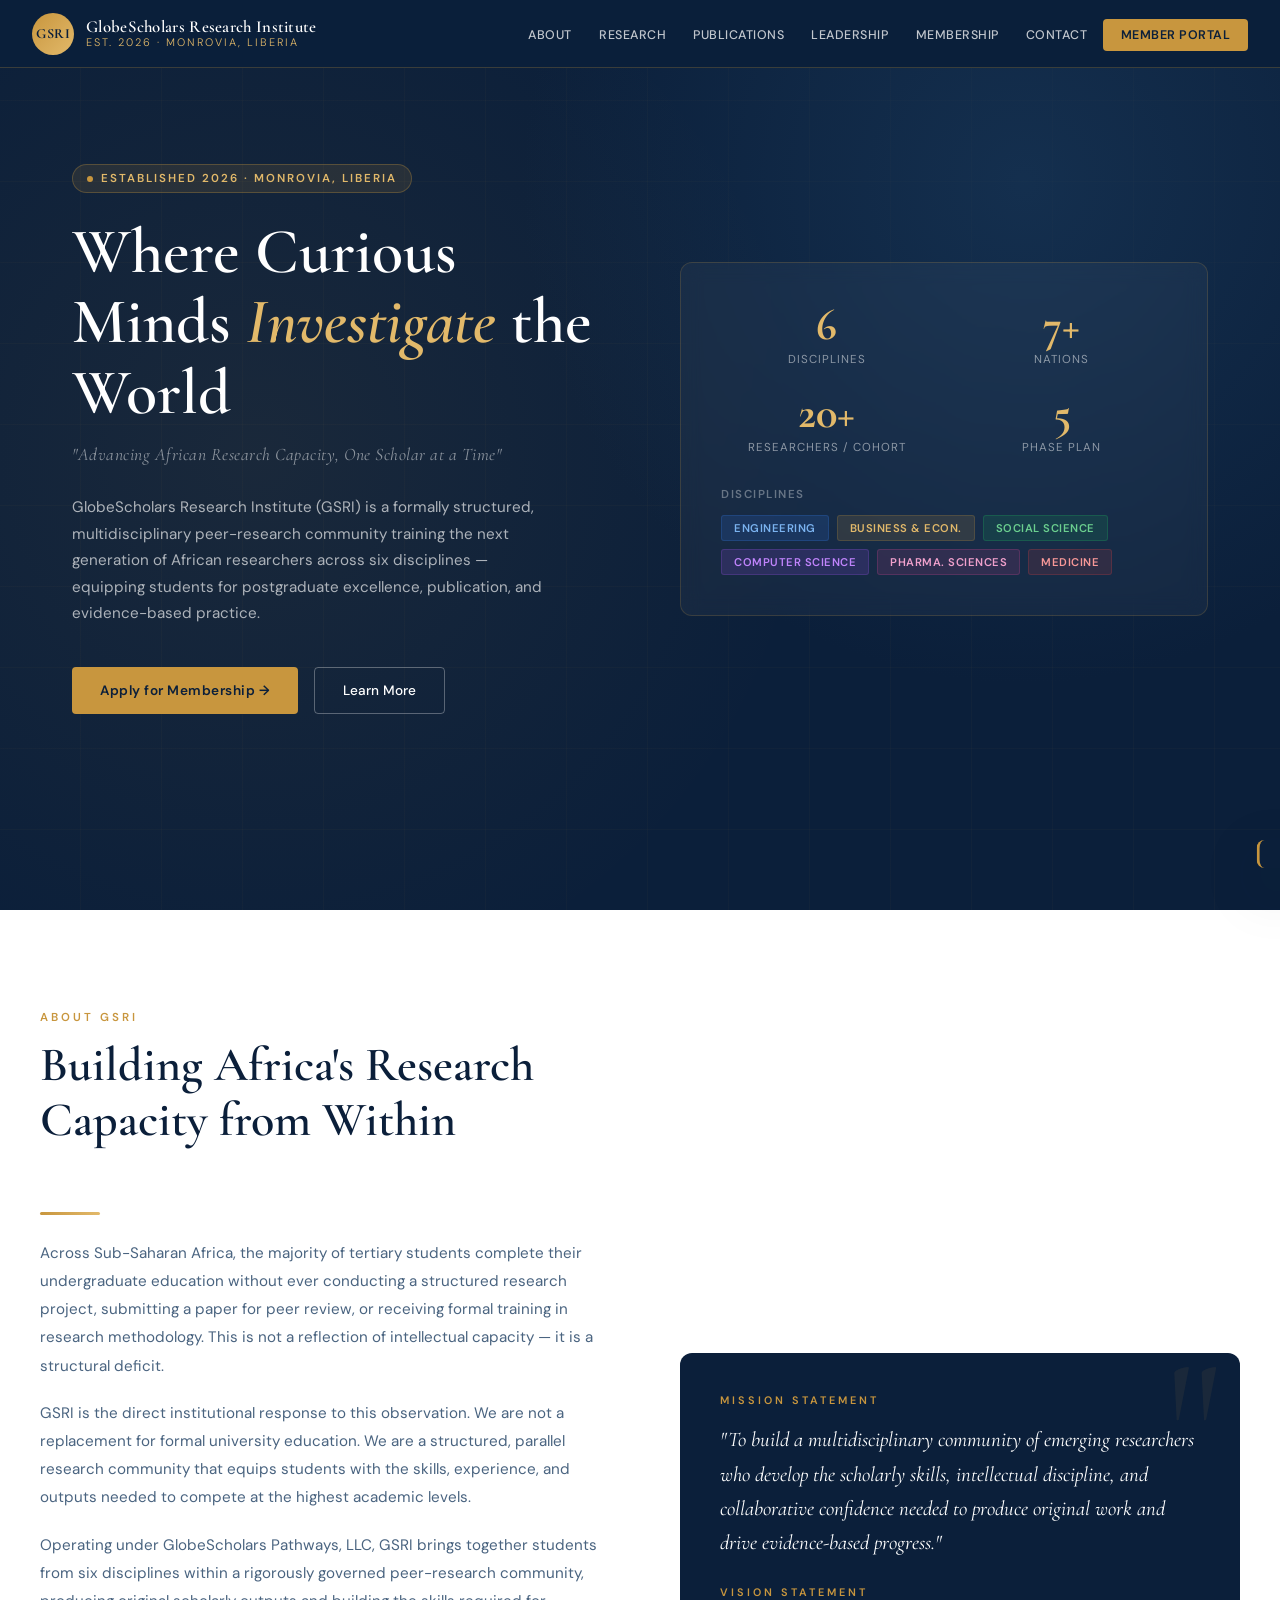
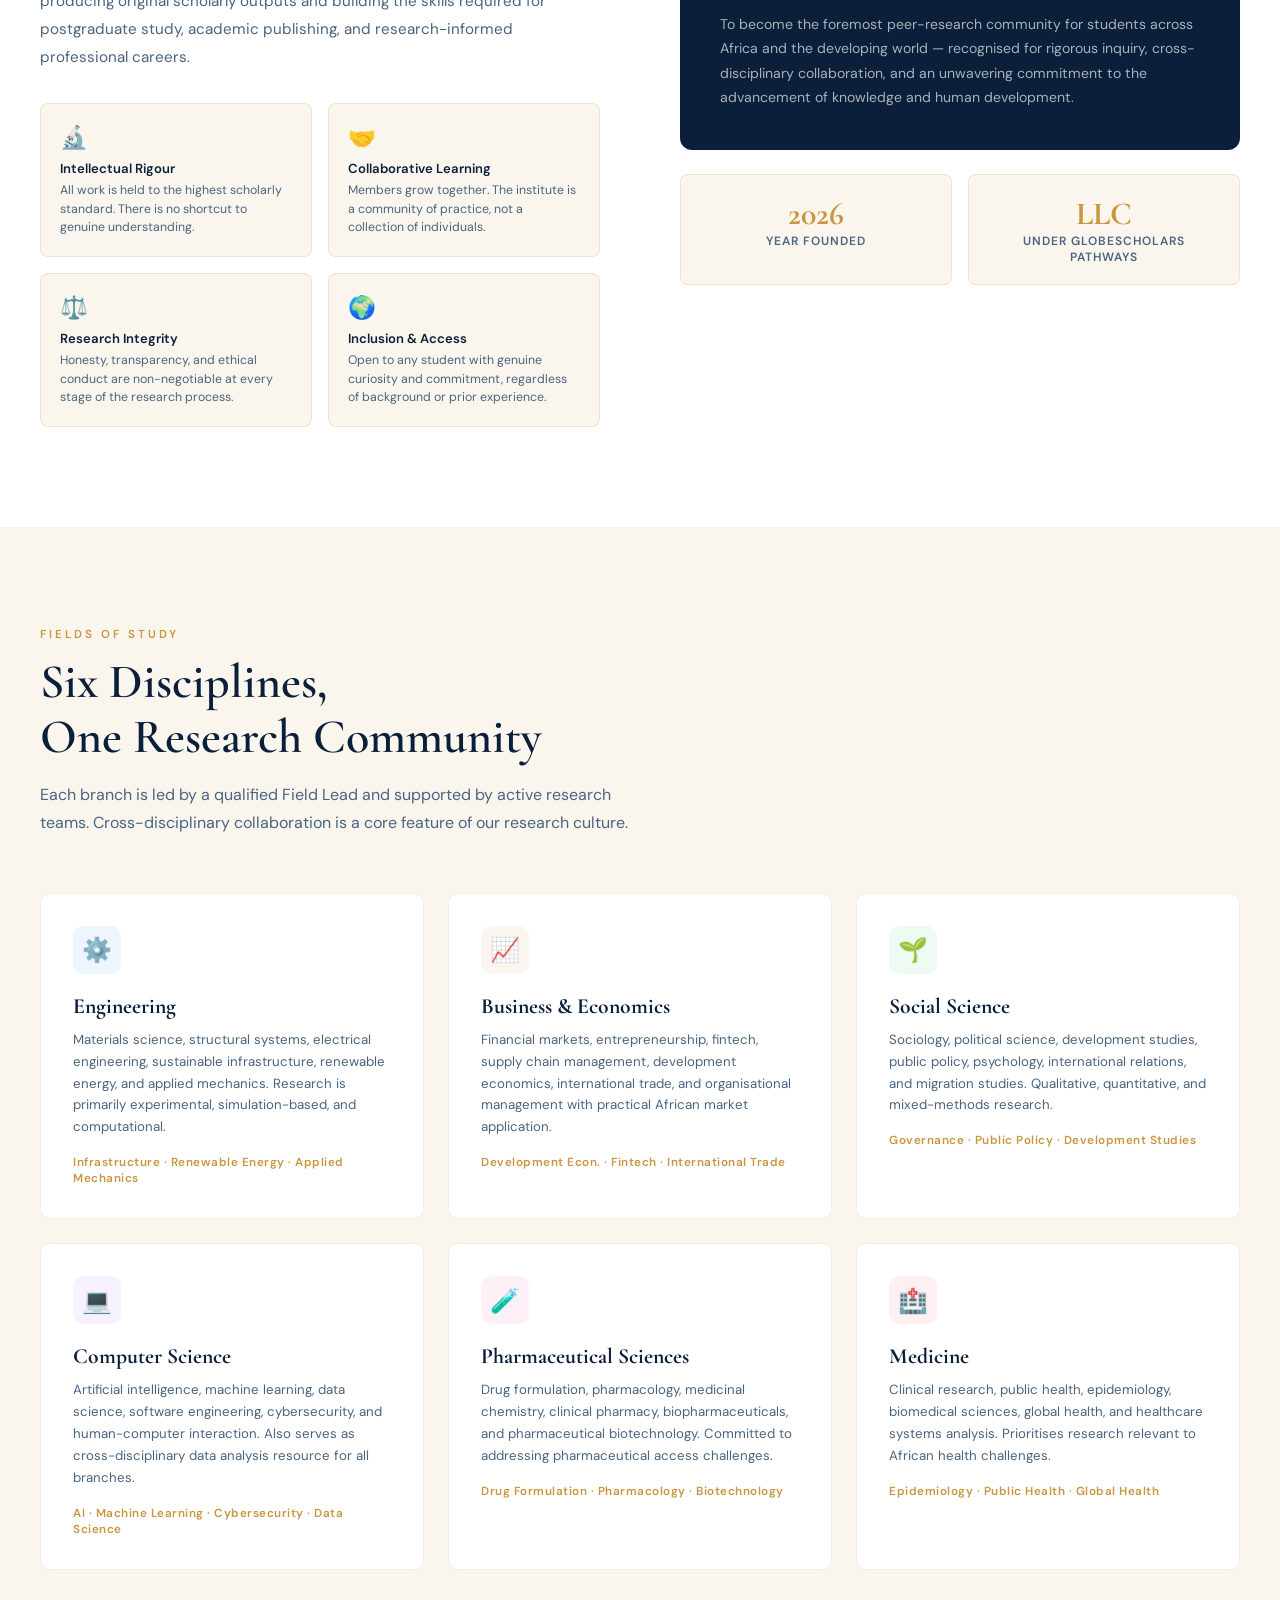
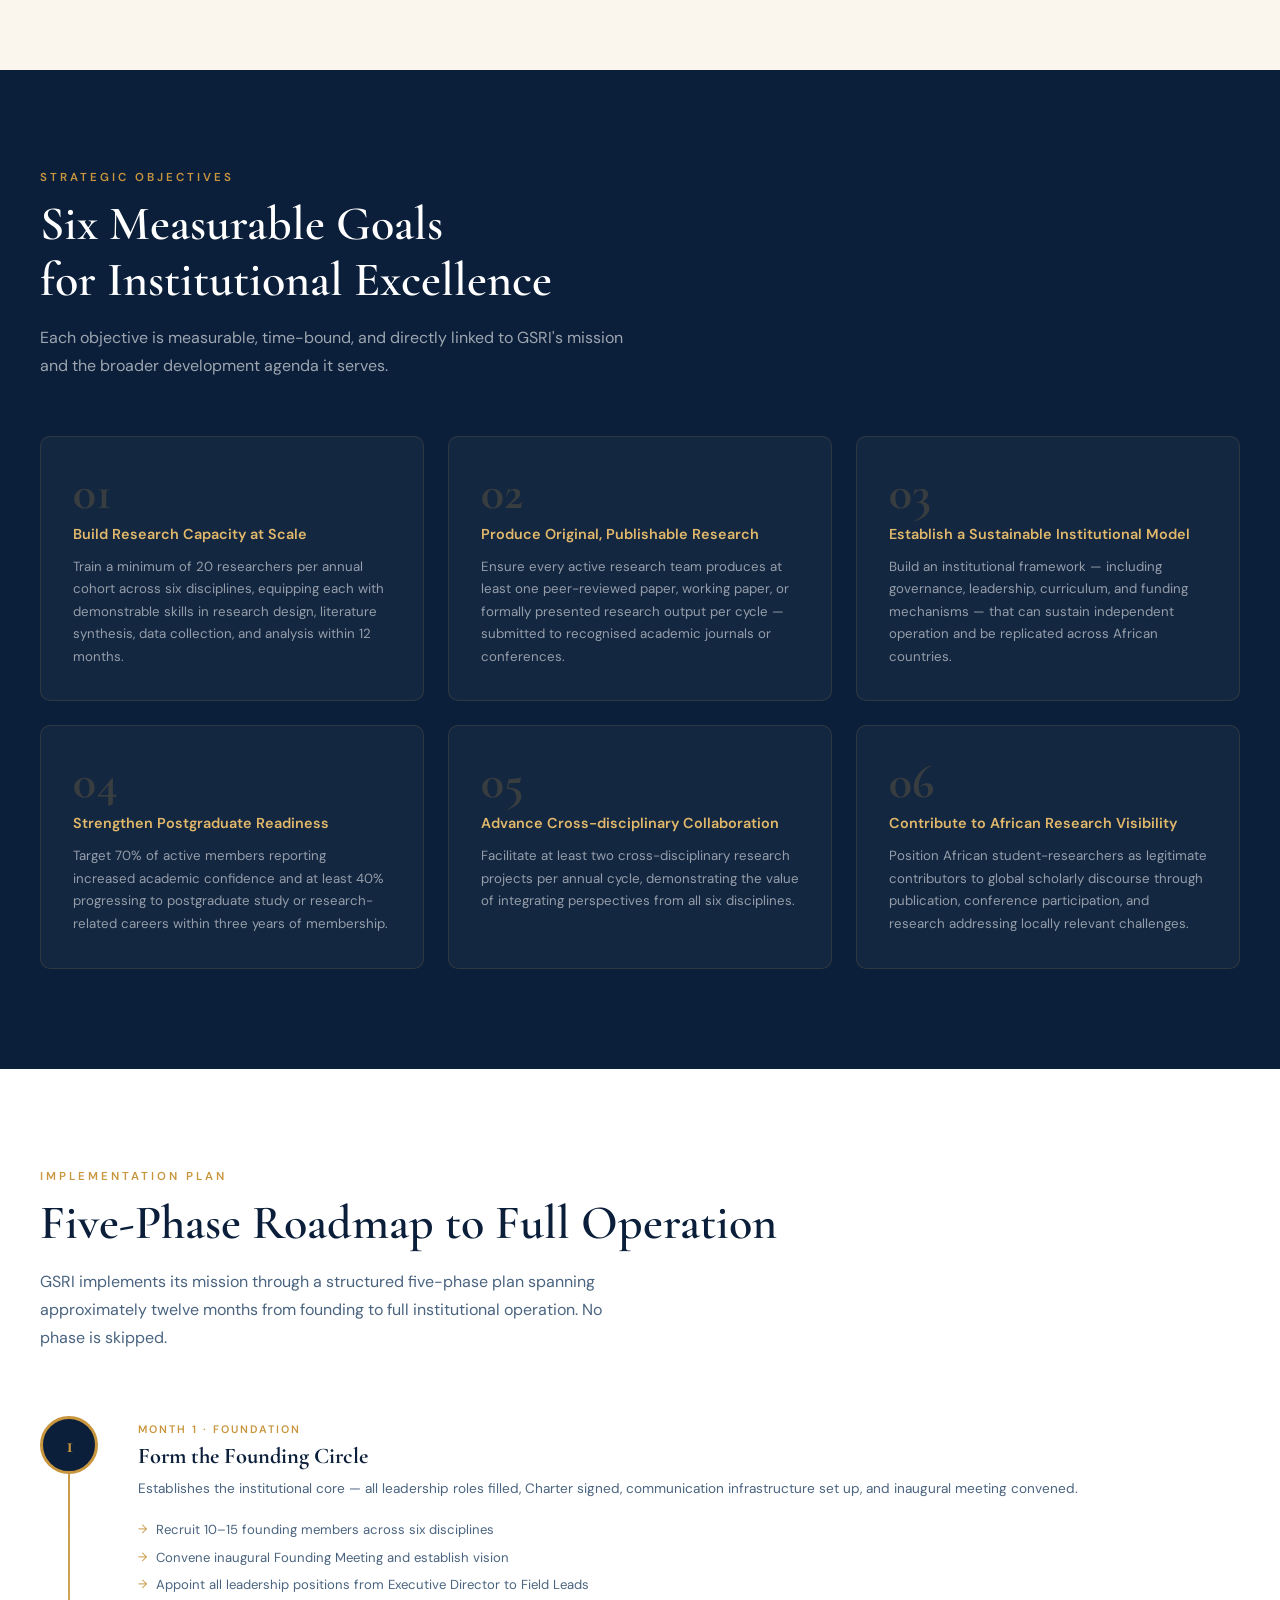
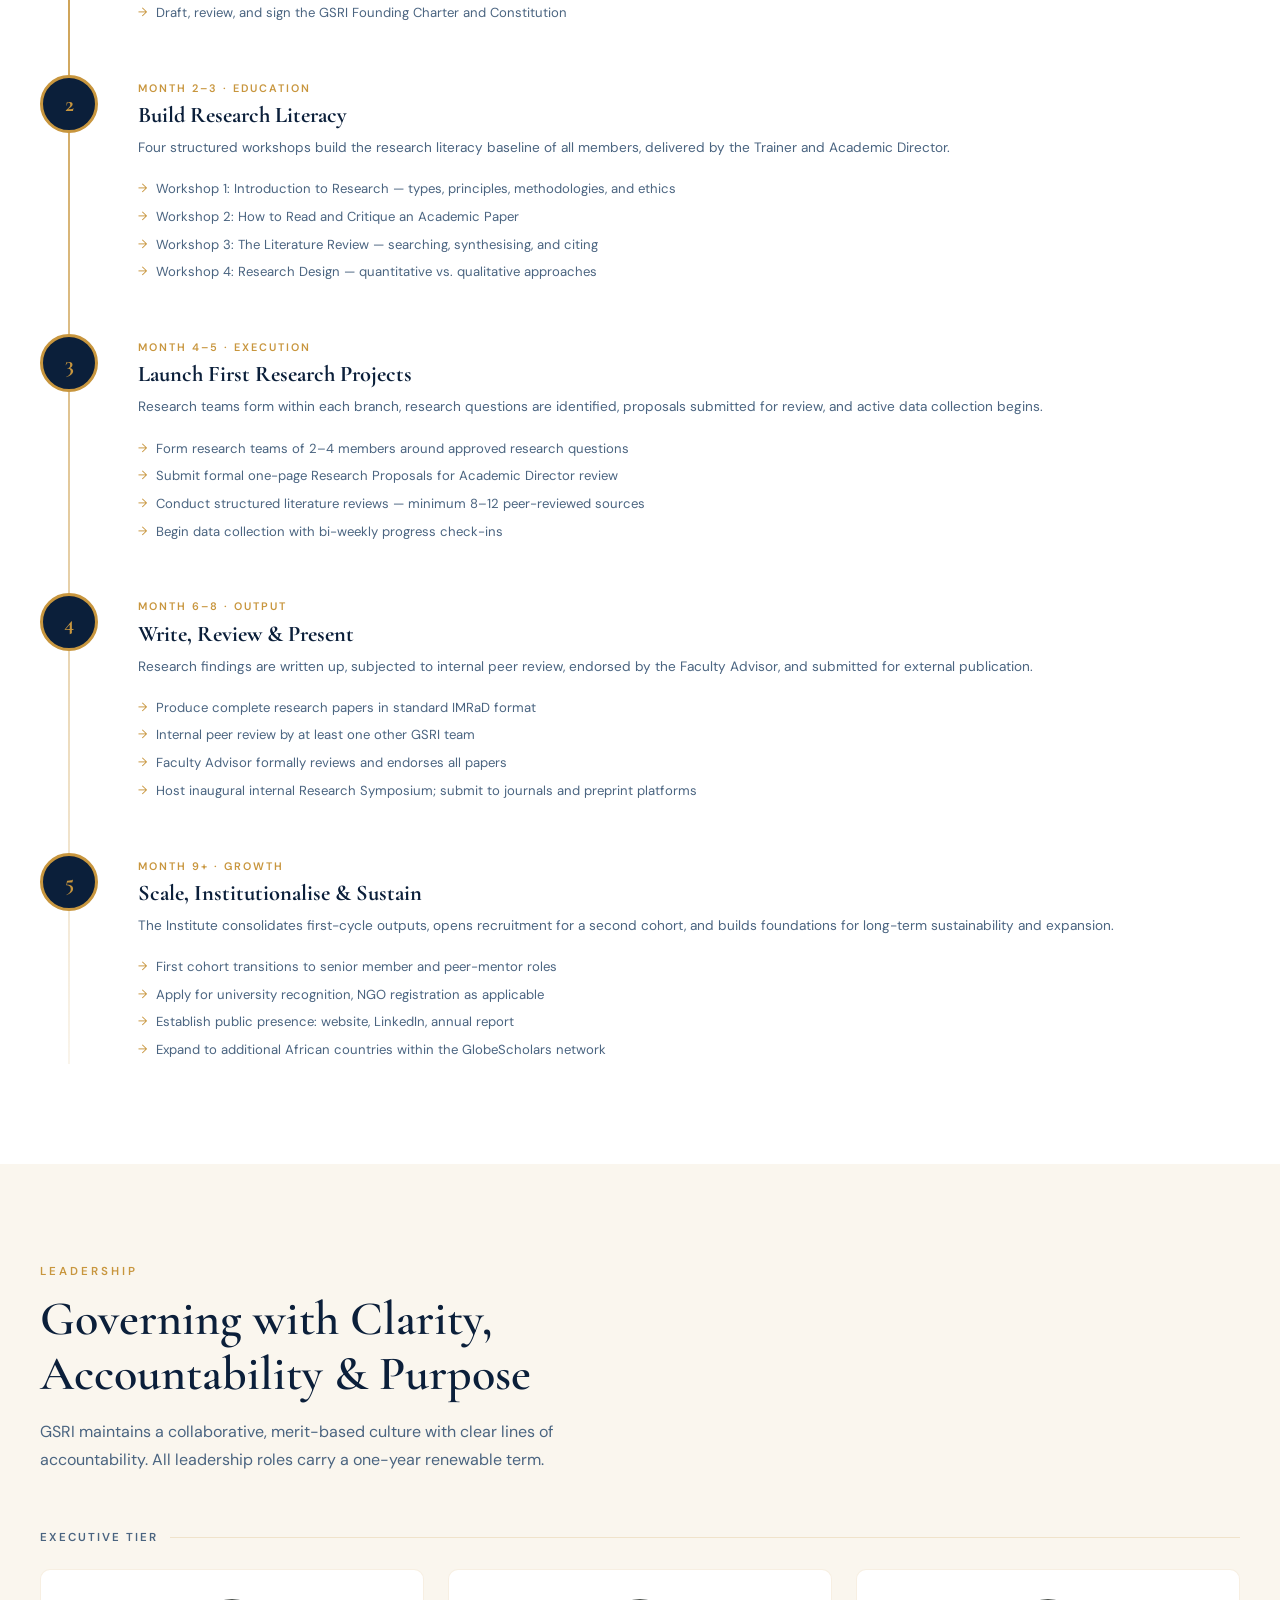
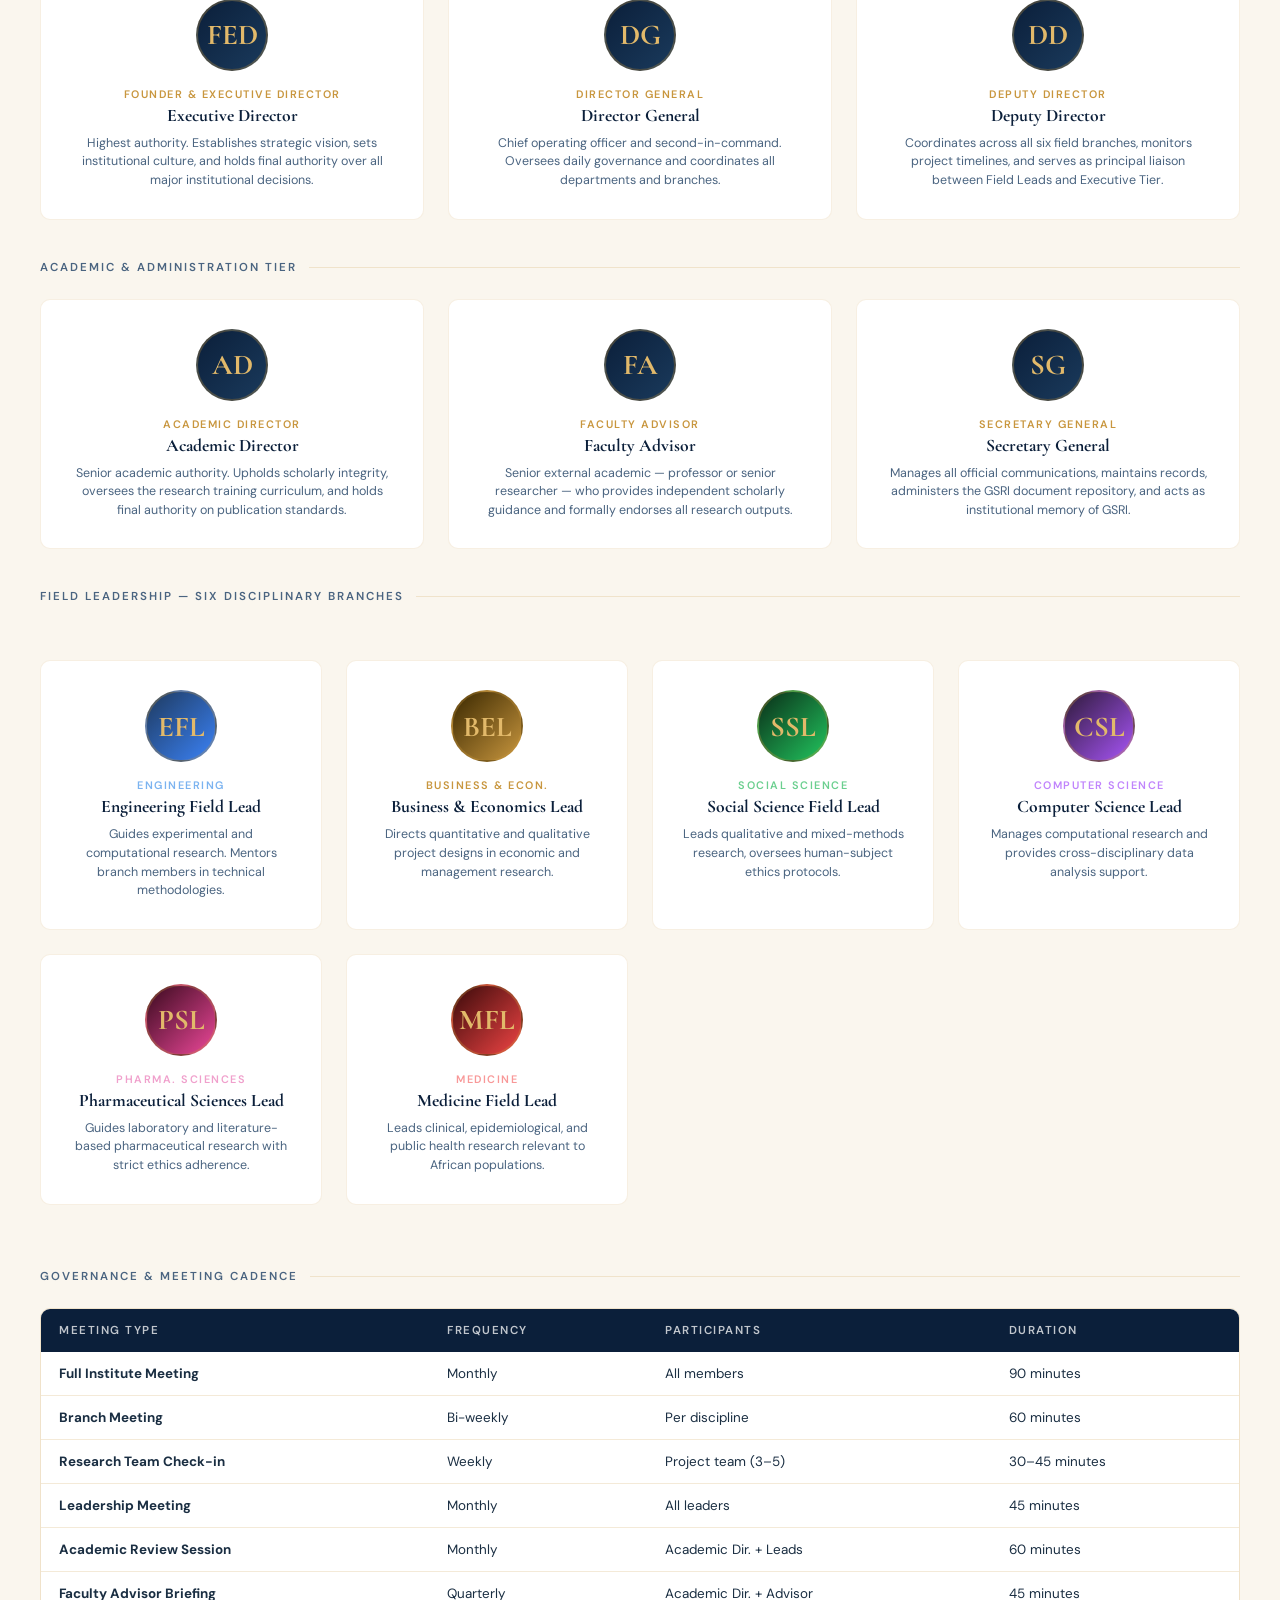
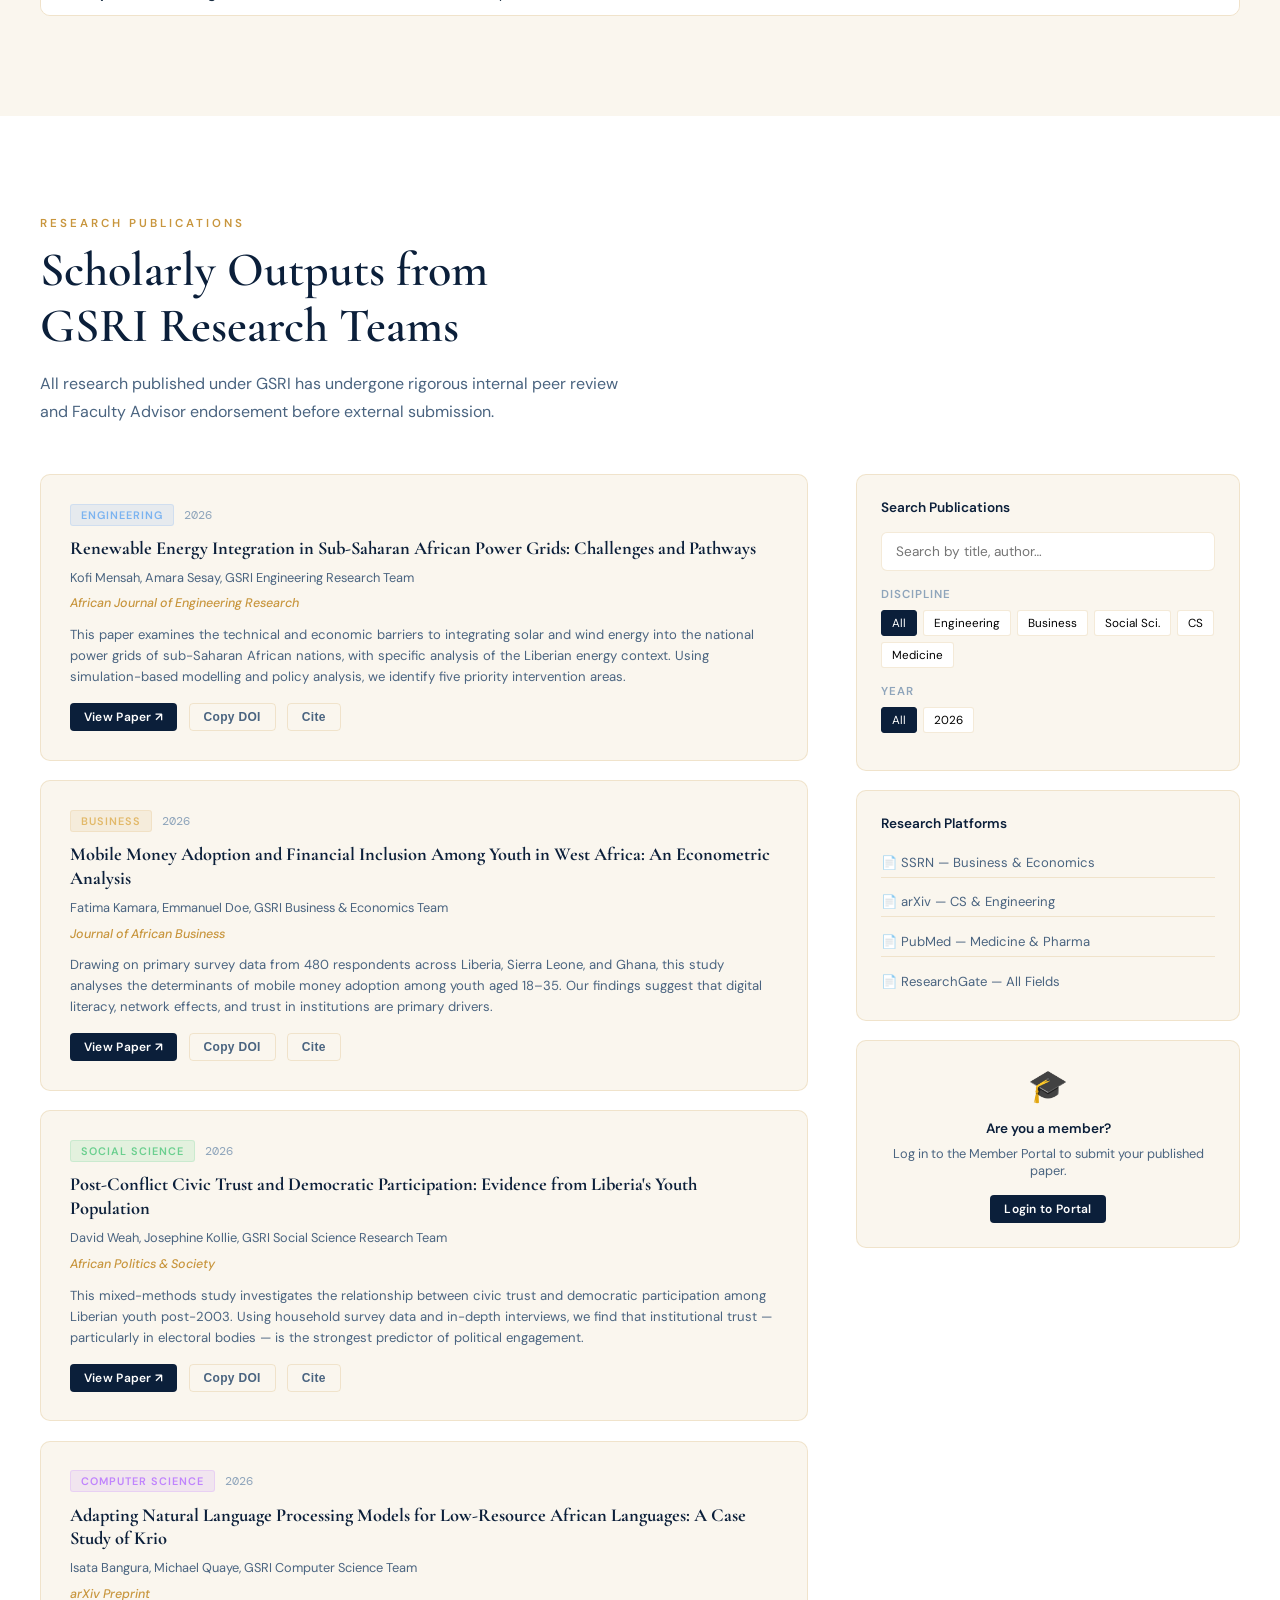
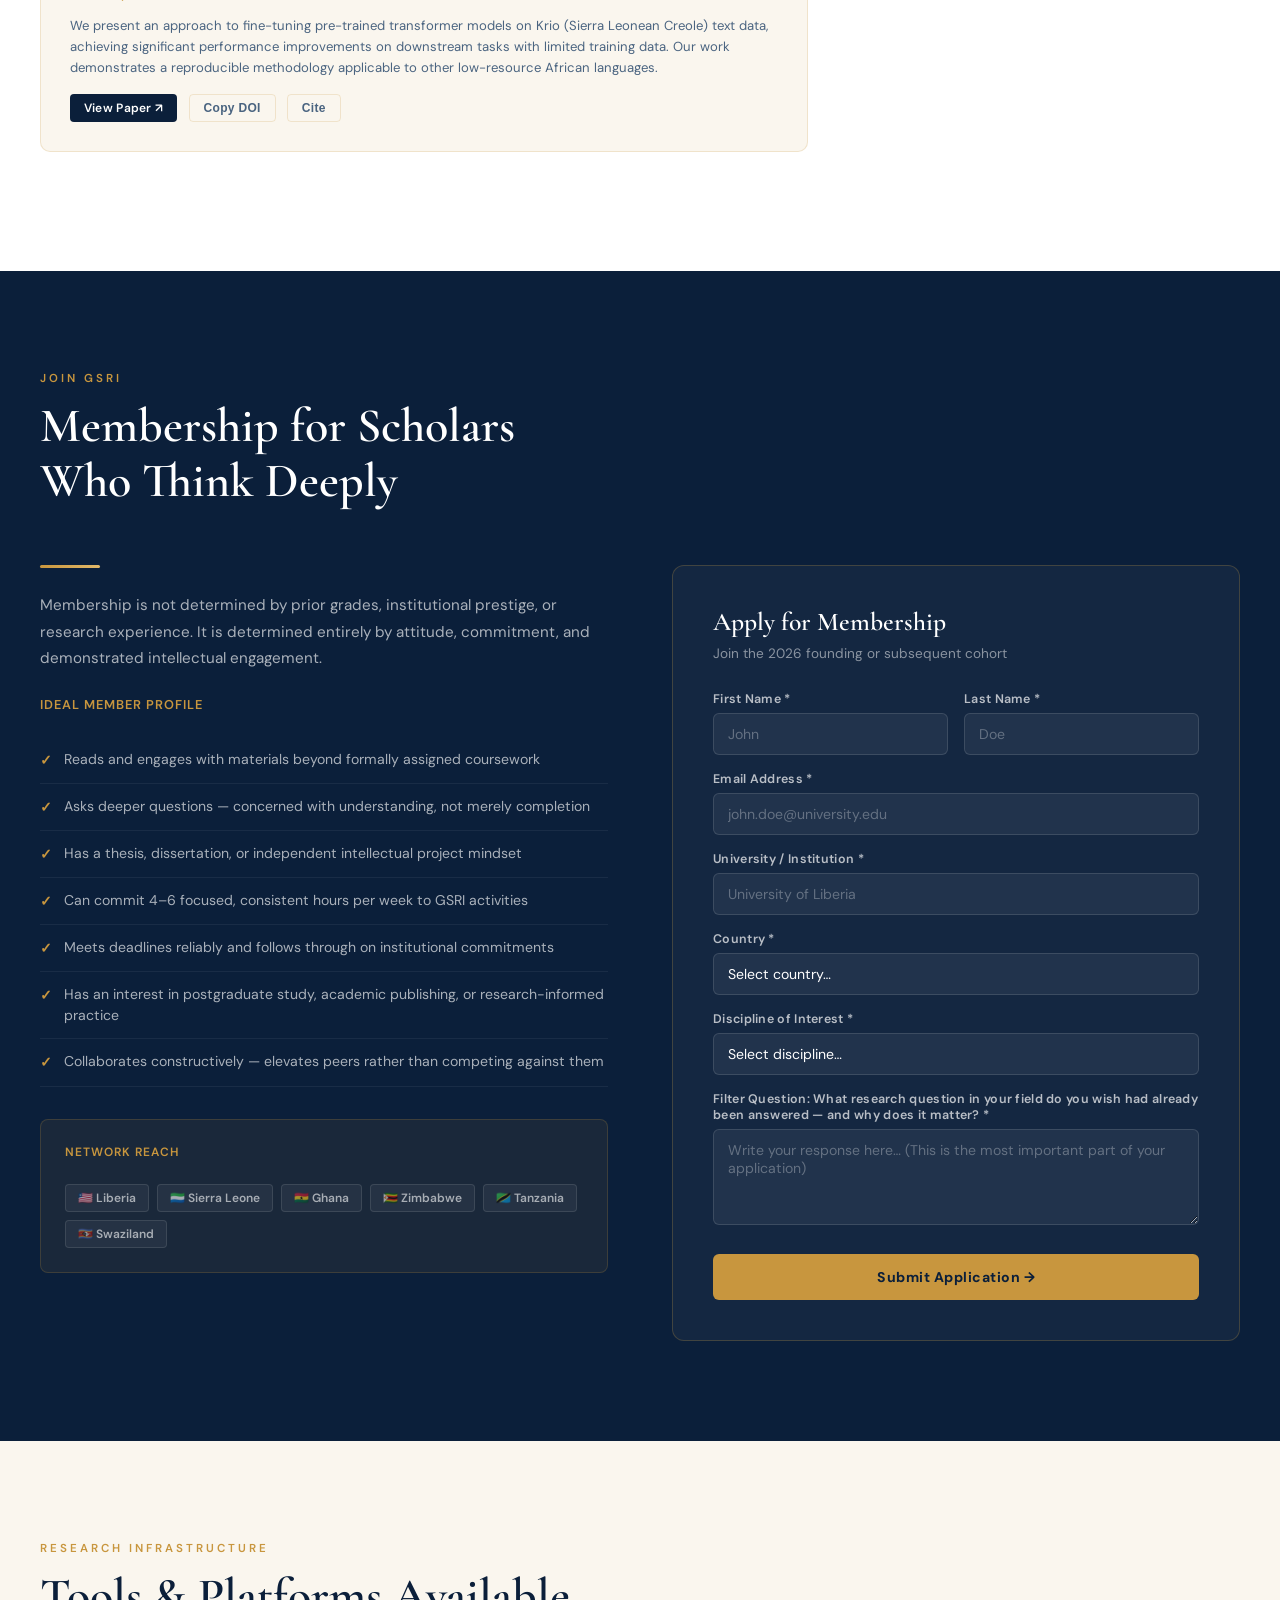
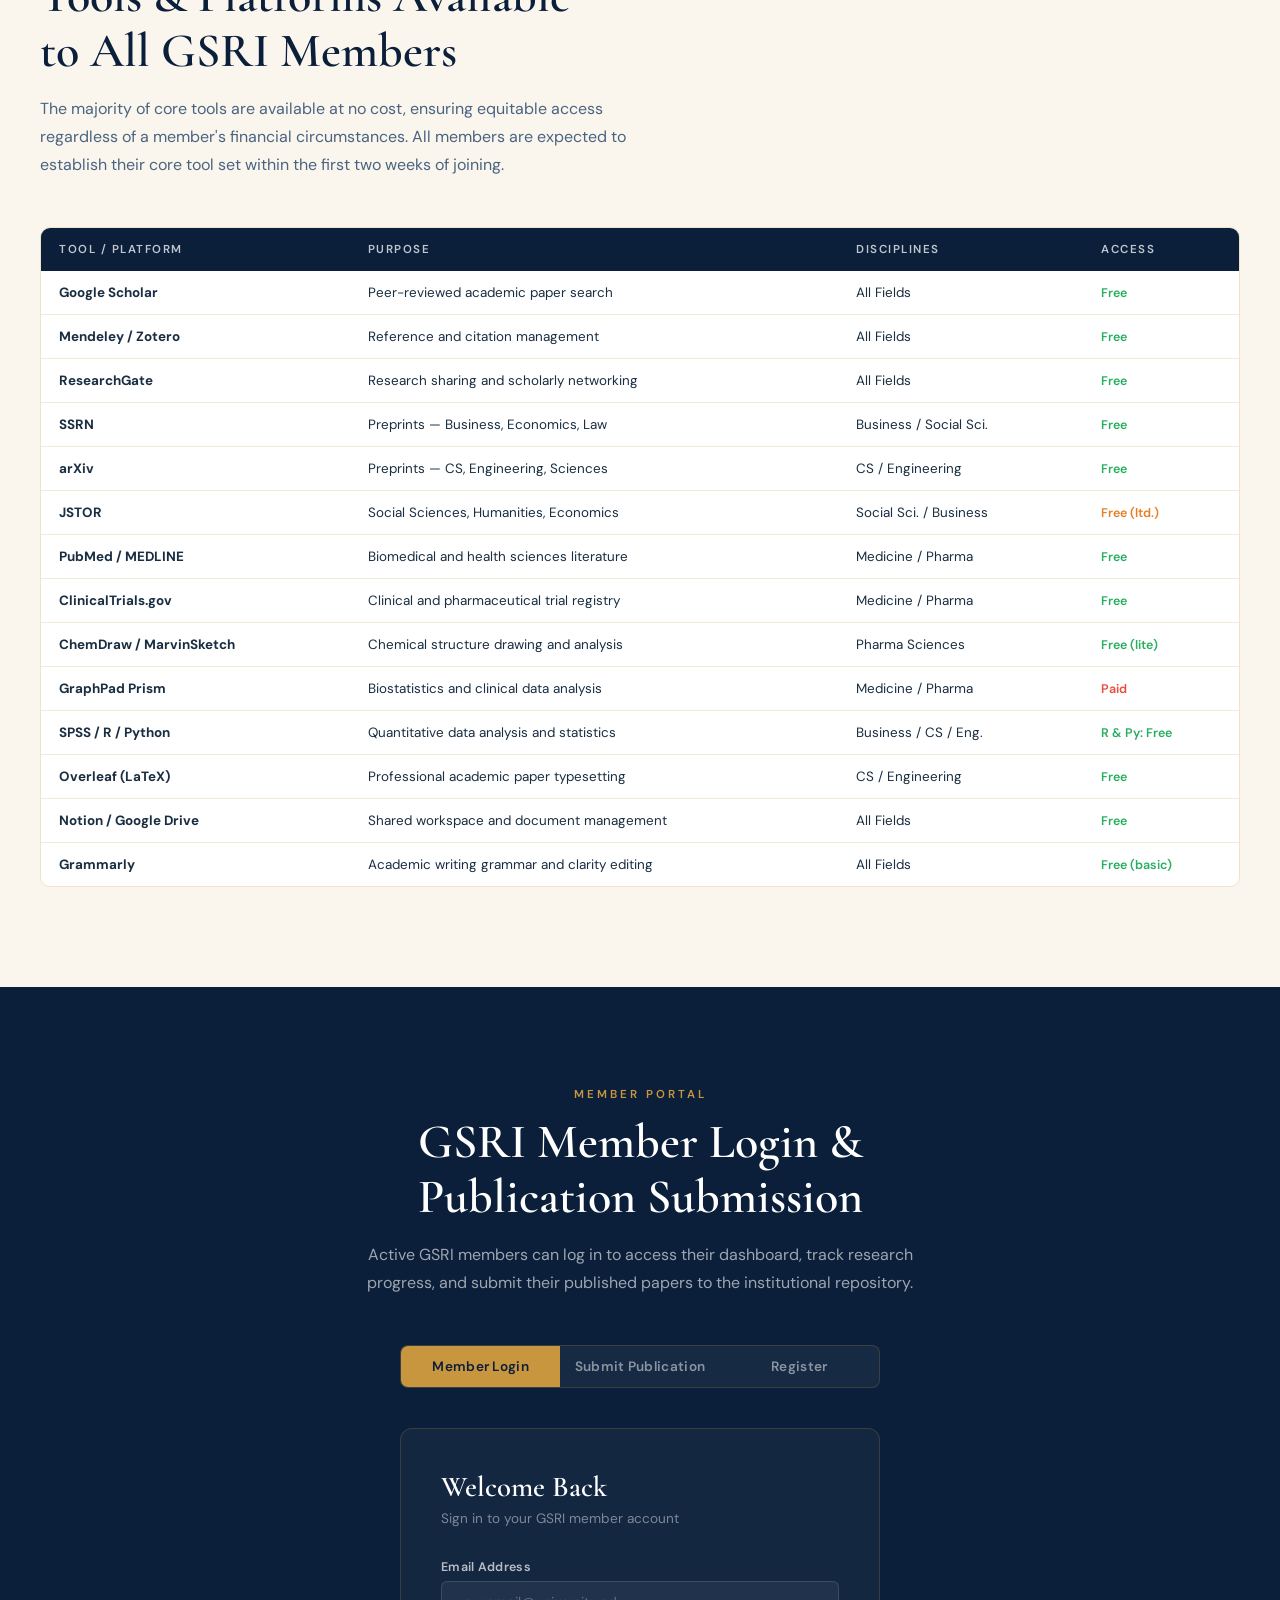
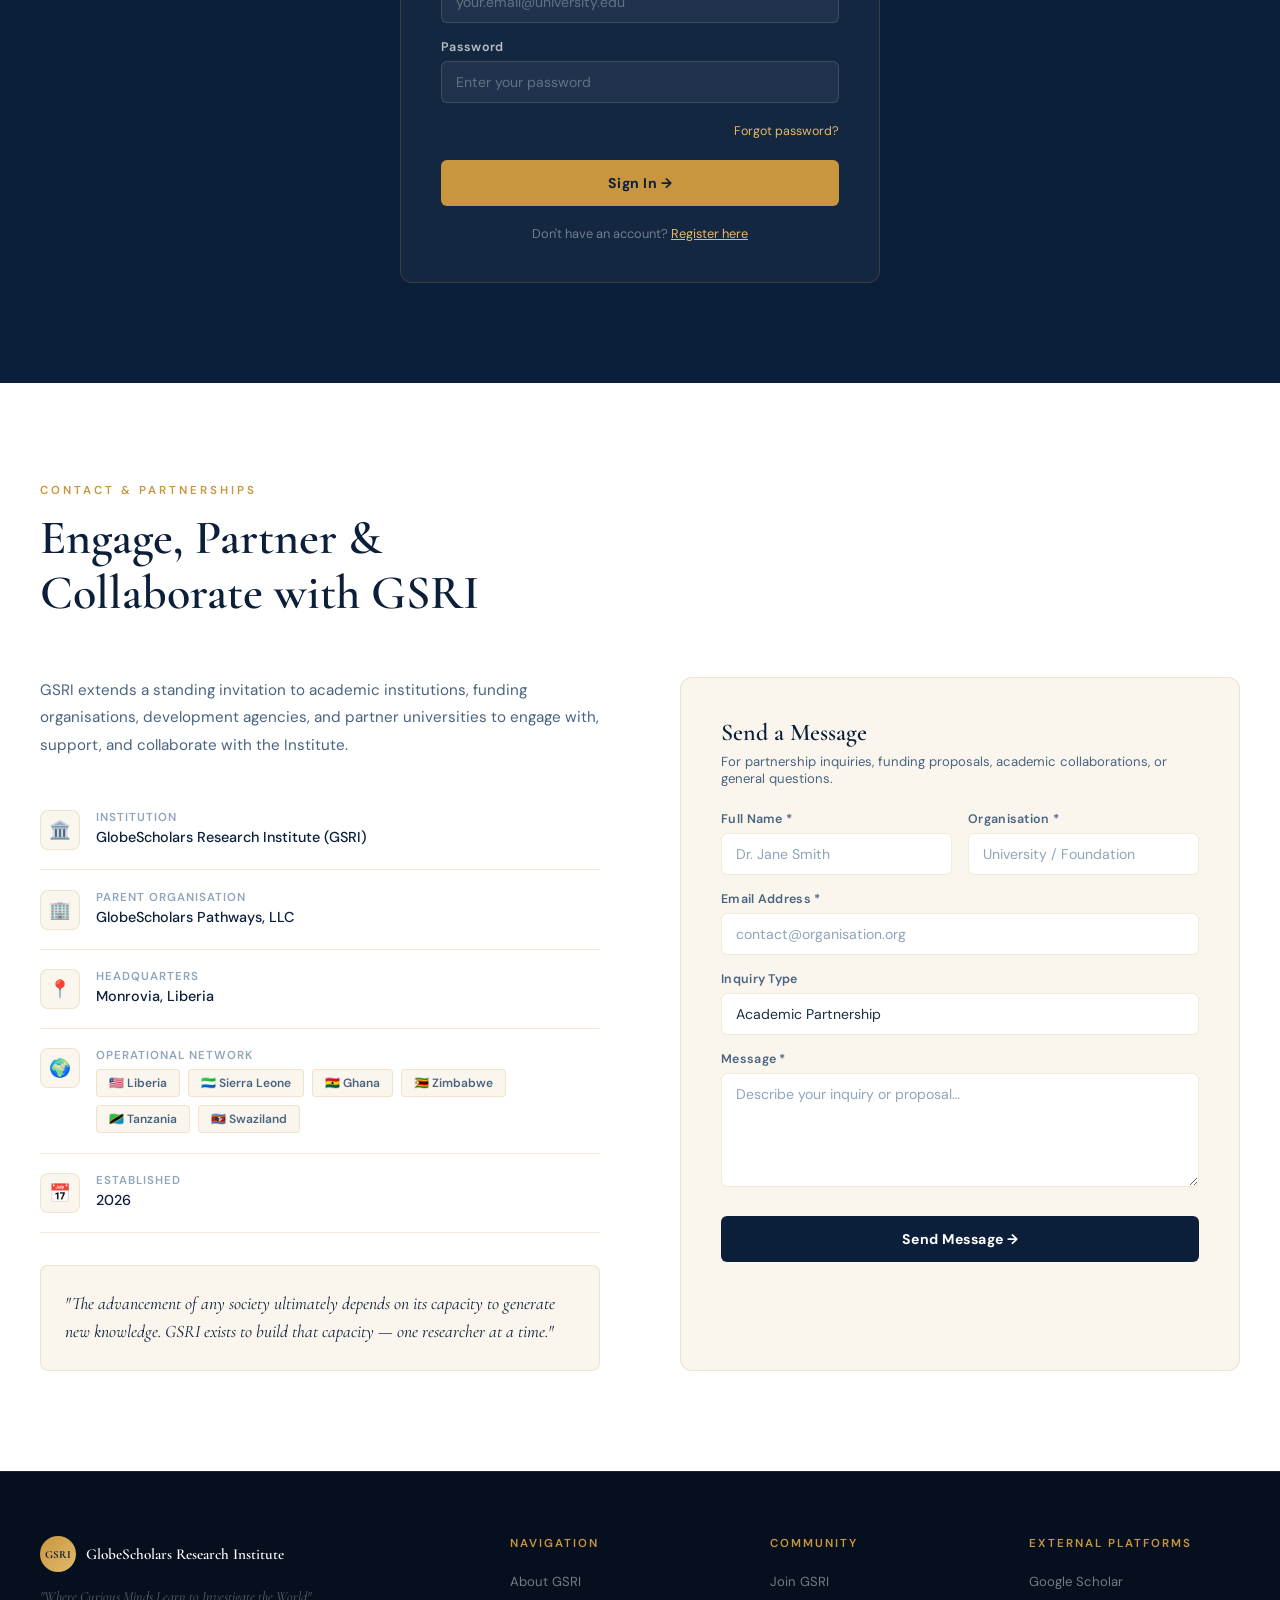
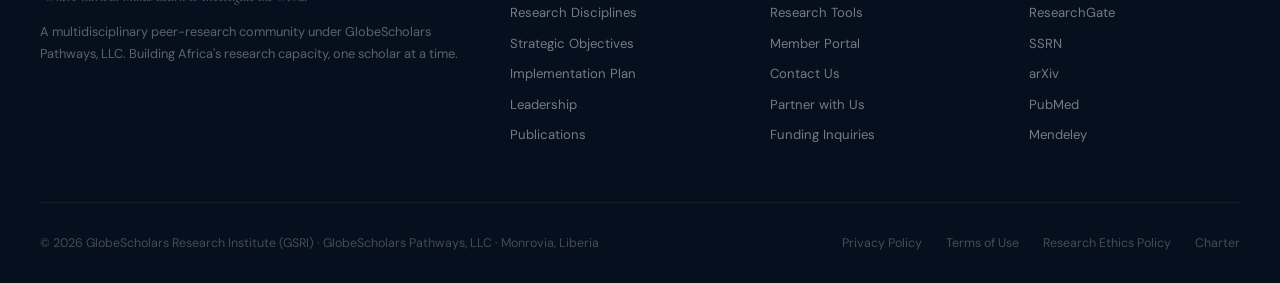
==== index.html @ 700a76eb "Rename gsri.html to index.html" ====
<!DOCTYPE html>
<html lang="en">
<head>
<meta charset="UTF-8">
<meta name="viewport" content="width=device-width, initial-scale=1.0">
<title>GlobeScholars Research Institute (GSRI) | Est. 2026</title>
<link rel="preconnect" href="https://fonts.googleapis.com">
<link href="https://fonts.googleapis.com/css2?family=Cormorant+Garamond:ital,wght@0,300;0,400;0,600;0,700;1,300;1,400&family=DM+Sans:opsz,wght@9..40,300;9..40,400;9..40,500;9..40,600&family=DM+Mono:wght@300;400&display=swap" rel="stylesheet">
<style>
  :root {
    --navy: #0B1F3A;
    --navy-mid: #122847;
    --navy-light: #1A3A5C;
    --gold: #C8963E;
    --gold-light: #E2B96A;
    --gold-pale: #F5E6C8;
    --cream: #FAF6EE;
    --white: #FFFFFF;
    --slate: #4A6480;
    --slate-light: #7A9AB8;
    --muted: #8FA5BB;
    --text: #1A2E42;
    --text-light: #4A6480;
    --border: rgba(200, 150, 62, 0.2);
    --shadow: 0 8px 40px rgba(11,31,58,0.12);
    --shadow-lg: 0 20px 60px rgba(11,31,58,0.18);
    --transition: all 0.35s cubic-bezier(0.4,0,0.2,1);
  }
 
  * { margin: 0; padding: 0; box-sizing: border-box; }
 
  html { scroll-behavior: smooth; }
 
  body {
    font-family: 'DM Sans', sans-serif;
    background: var(--cream);
    color: var(--text);
    overflow-x: hidden;
  }
 
  /* ===== NAV ===== */
  nav {
    position: fixed; top: 0; left: 0; right: 0; z-index: 1000;
    background: rgba(11,31,58,0.97);
    backdrop-filter: blur(12px);
    border-bottom: 1px solid rgba(200,150,62,0.25);
    padding: 0 2rem;
    height: 68px;
    display: flex; align-items: center; justify-content: space-between;
  }
  .nav-brand {
    display: flex; align-items: center; gap: 12px;
    text-decoration: none;
  }
  .nav-logo {
    width: 42px; height: 42px;
    background: linear-gradient(135deg, var(--gold), var(--gold-light));
    border-radius: 50%;
    display: flex; align-items: center; justify-content: center;
    font-family: 'Cormorant Garamond', serif;
    font-weight: 700; font-size: 14px;
    color: var(--navy); letter-spacing: 0.5px;
  }
  .nav-name {
    font-family: 'Cormorant Garamond', serif;
    font-size: 1.05rem; font-weight: 600;
    color: var(--white); letter-spacing: 0.3px;
    line-height: 1.1;
  }
  .nav-name span { display: block; font-size: 0.68rem; font-weight: 300; color: var(--gold-light); letter-spacing: 2px; text-transform: uppercase; font-family: 'DM Sans', sans-serif; }
  .nav-links {
    display: flex; align-items: center; gap: 0.2rem;
    list-style: none;
  }
  .nav-links a {
    color: rgba(255,255,255,0.75);
    text-decoration: none;
    font-size: 0.78rem;
    font-weight: 500;
    letter-spacing: 0.5px;
    padding: 6px 12px;
    border-radius: 4px;
    transition: var(--transition);
    text-transform: uppercase;
  }
  .nav-links a:hover { color: var(--gold-light); background: rgba(200,150,62,0.1); }
  .nav-cta {
    background: var(--gold) !important;
    color: var(--navy) !important;
    padding: 8px 18px !important;
    border-radius: 4px !important;
    font-weight: 600 !important;
  }
  .nav-cta:hover { background: var(--gold-light) !important; }
  .hamburger { display: none; background: none; border: none; cursor: pointer; flex-direction: column; gap: 5px; }
  .hamburger span { display: block; width: 22px; height: 2px; background: var(--white); border-radius: 2px; transition: var(--transition); }
 
  /* ===== HERO ===== */
  #hero {
    min-height: 100vh;
    background: var(--navy);
    position: relative;
    display: flex; align-items: center;
    overflow: hidden;
    padding-top: 68px;
  }
  .hero-pattern {
    position: absolute; inset: 0;
    background-image:
      radial-gradient(circle at 20% 50%, rgba(200,150,62,0.08) 0%, transparent 50%),
      radial-gradient(circle at 80% 20%, rgba(26,58,92,0.6) 0%, transparent 40%),
      repeating-linear-gradient(0deg, transparent, transparent 80px, rgba(200,150,62,0.03) 80px, rgba(200,150,62,0.03) 81px),
      repeating-linear-gradient(90deg, transparent, transparent 80px, rgba(200,150,62,0.03) 80px, rgba(200,150,62,0.03) 81px);
  }
  .hero-content {
    position: relative; z-index: 2;
    max-width: 1200px; margin: 0 auto;
    padding: 6rem 2rem;
    display: grid; grid-template-columns: 1fr 1fr; gap: 5rem; align-items: center;
  }
  .hero-left {}
  .hero-badge {
    display: inline-flex; align-items: center; gap: 8px;
    background: rgba(200,150,62,0.12);
    border: 1px solid rgba(200,150,62,0.3);
    color: var(--gold-light);
    padding: 6px 14px;
    border-radius: 20px;
    font-size: 0.72rem;
    font-weight: 600;
    letter-spacing: 2px;
    text-transform: uppercase;
    margin-bottom: 1.5rem;
  }
  .hero-badge::before { content: ''; width: 6px; height: 6px; background: var(--gold); border-radius: 50%; }
  .hero-title {
    font-family: 'Cormorant Garamond', serif;
    font-size: clamp(2.8rem, 5vw, 4.4rem);
    font-weight: 600;
    color: var(--white);
    line-height: 1.1;
    margin-bottom: 1rem;
  }
  .hero-title em {
    font-style: italic;
    color: var(--gold-light);
  }
  .hero-subtitle {
    font-family: 'Cormorant Garamond', serif;
    font-size: 1.1rem;
    color: rgba(255,255,255,0.5);
    font-style: italic;
    letter-spacing: 0.5px;
    margin-bottom: 1.8rem;
  }
  .hero-desc {
    color: rgba(255,255,255,0.65);
    line-height: 1.75;
    font-size: 0.95rem;
    margin-bottom: 2.5rem;
    max-width: 480px;
  }
  .hero-actions { display: flex; gap: 1rem; flex-wrap: wrap; }
  .btn-primary {
    background: var(--gold);
    color: var(--navy);
    border: none;
    padding: 14px 28px;
    font-family: 'DM Sans', sans-serif;
    font-weight: 600;
    font-size: 0.85rem;
    letter-spacing: 0.5px;
    cursor: pointer;
    border-radius: 4px;
    transition: var(--transition);
    text-decoration: none;
    display: inline-flex; align-items: center; gap: 8px;
  }
  .btn-primary:hover { background: var(--gold-light); transform: translateY(-1px); box-shadow: 0 8px 24px rgba(200,150,62,0.3); }
  .btn-outline {
    background: transparent;
    color: var(--white);
    border: 1px solid rgba(255,255,255,0.3);
    padding: 14px 28px;
    font-family: 'DM Sans', sans-serif;
    font-weight: 500;
    font-size: 0.85rem;
    cursor: pointer;
    border-radius: 4px;
    transition: var(--transition);
    text-decoration: none;
    display: inline-flex; align-items: center; gap: 8px;
  }
  .btn-outline:hover { border-color: var(--gold); color: var(--gold-light); }
  .hero-right {}
  .hero-stats {
    background: rgba(255,255,255,0.04);
    border: 1px solid rgba(200,150,62,0.2);
    border-radius: 12px;
    padding: 2.5rem;
    backdrop-filter: blur(10px);
  }
  .stats-grid { display: grid; grid-template-columns: 1fr 1fr; gap: 1.5rem; margin-bottom: 2rem; }
  .stat-item { text-align: center; }
  .stat-num {
    font-family: 'Cormorant Garamond', serif;
    font-size: 2.8rem;
    font-weight: 700;
    color: var(--gold-light);
    line-height: 1;
  }
  .stat-label {
    font-size: 0.72rem;
    color: rgba(255,255,255,0.5);
    text-transform: uppercase;
    letter-spacing: 1px;
    margin-top: 4px;
  }
  .discipline-tags { display: flex; flex-wrap: wrap; gap: 8px; margin-top: 0.5rem; }
  .disc-tag {
    padding: 5px 12px;
    border-radius: 3px;
    font-size: 0.7rem;
    font-weight: 600;
    letter-spacing: 0.5px;
    text-transform: uppercase;
  }
  .disc-tag.eng { background: rgba(59,130,246,0.15); color: #7BB3F0; border: 1px solid rgba(59,130,246,0.2); }
  .disc-tag.biz { background: rgba(200,150,62,0.15); color: var(--gold-light); border: 1px solid var(--border); }
  .disc-tag.soc { background: rgba(34,197,94,0.12); color: #6BCF8F; border: 1px solid rgba(34,197,94,0.2); }
  .disc-tag.cs { background: rgba(168,85,247,0.15); color: #C084FC; border: 1px solid rgba(168,85,247,0.2); }
  .disc-tag.pharma { background: rgba(236,72,153,0.12); color: #F0A0CC; border: 1px solid rgba(236,72,153,0.2); }
  .disc-tag.med { background: rgba(239,68,68,0.12); color: #F89898; border: 1px solid rgba(239,68,68,0.2); }
 
  /* ===== SECTION COMMON ===== */
  section { padding: 100px 2rem; }
  .container { max-width: 1200px; margin: 0 auto; }
  .section-label {
    font-size: 0.72rem;
    font-weight: 600;
    letter-spacing: 3px;
    text-transform: uppercase;
    color: var(--gold);
    margin-bottom: 0.8rem;
  }
  .section-title {
    font-family: 'Cormorant Garamond', serif;
    font-size: clamp(2rem, 4vw, 3rem);
    font-weight: 600;
    color: var(--navy);
    line-height: 1.15;
    margin-bottom: 1rem;
  }
  .section-title.light { color: var(--white); }
  .section-desc {
    font-size: 1rem;
    color: var(--text-light);
    line-height: 1.75;
    max-width: 600px;
  }
  .section-desc.light { color: rgba(255,255,255,0.6); }
  .divider {
    width: 60px; height: 3px;
    background: linear-gradient(90deg, var(--gold), var(--gold-light));
    margin-bottom: 1.5rem;
    border-radius: 2px;
  }
 
  /* ===== ABOUT ===== */
  #about { background: var(--white); }
  .about-grid { display: grid; grid-template-columns: 1fr 1fr; gap: 5rem; align-items: center; margin-top: 4rem; }
  .about-text p { color: var(--text-light); line-height: 1.85; font-size: 0.95rem; margin-bottom: 1.2rem; }
  .values-grid { display: grid; grid-template-columns: 1fr 1fr; gap: 1rem; margin-top: 2rem; }
  .value-card {
    padding: 1.2rem;
    border: 1px solid var(--border);
    border-radius: 8px;
    background: var(--cream);
    transition: var(--transition);
  }
  .value-card:hover { border-color: var(--gold); transform: translateY(-2px); box-shadow: var(--shadow); }
  .value-icon { font-size: 1.4rem; margin-bottom: 0.5rem; }
  .value-name { font-weight: 600; font-size: 0.82rem; color: var(--navy); margin-bottom: 4px; }
  .value-desc { font-size: 0.77rem; color: var(--text-light); line-height: 1.5; }
  .mission-card {
    background: var(--navy);
    border-radius: 12px;
    padding: 2.5rem;
    position: relative;
    overflow: hidden;
  }
  .mission-card::before {
    content: '"';
    position: absolute; top: -20px; right: 20px;
    font-family: 'Cormorant Garamond', serif;
    font-size: 12rem;
    color: rgba(200,150,62,0.08);
    line-height: 1;
  }
  .mission-label { font-size: 0.68rem; letter-spacing: 3px; text-transform: uppercase; color: var(--gold); margin-bottom: 1rem; font-weight: 600; }
  .mission-text {
    font-family: 'Cormorant Garamond', serif;
    font-size: 1.3rem;
    font-style: italic;
    color: var(--white);
    line-height: 1.65;
    margin-bottom: 1.5rem;
  }
  .vision-label { font-size: 0.68rem; letter-spacing: 3px; text-transform: uppercase; color: var(--gold); margin-bottom: 0.8rem; font-weight: 600; margin-top: 1.5rem; }
  .vision-text {
    font-size: 0.88rem;
    color: rgba(255,255,255,0.65);
    line-height: 1.75;
  }
 
  /* ===== RESEARCH ===== */
  #research { background: var(--cream); }
  .disciplines-grid {
    display: grid;
    grid-template-columns: repeat(3, 1fr);
    gap: 1.5rem;
    margin-top: 3.5rem;
  }
  .disc-card {
    background: var(--white);
    border: 1px solid rgba(200,150,62,0.15);
    border-radius: 10px;
    padding: 2rem;
    transition: var(--transition);
    position: relative;
    overflow: hidden;
  }
  .disc-card::before {
    content: '';
    position: absolute; top: 0; left: 0; right: 0; height: 3px;
    background: linear-gradient(90deg, var(--gold), var(--gold-light));
    opacity: 0;
    transition: var(--transition);
  }
  .disc-card:hover { transform: translateY(-4px); box-shadow: var(--shadow-lg); border-color: var(--gold); }
  .disc-card:hover::before { opacity: 1; }
  .disc-card-icon {
    width: 48px; height: 48px; border-radius: 10px;
    display: flex; align-items: center; justify-content: center;
    font-size: 1.5rem;
    margin-bottom: 1.2rem;
  }
  .disc-card-title { font-family: 'Cormorant Garamond', serif; font-size: 1.35rem; font-weight: 700; color: var(--navy); margin-bottom: 0.6rem; }
  .disc-card-desc { font-size: 0.83rem; color: var(--text-light); line-height: 1.65; margin-bottom: 1rem; }
  .disc-focus { font-size: 0.73rem; color: var(--gold); font-weight: 600; letter-spacing: 0.5px; }
 
  /* ===== OBJECTIVES ===== */
  #objectives { background: var(--navy); }
  .objectives-grid { display: grid; grid-template-columns: repeat(3, 1fr); gap: 1.5rem; margin-top: 3.5rem; }
  .obj-card {
    background: rgba(255,255,255,0.04);
    border: 1px solid rgba(200,150,62,0.15);
    border-radius: 10px;
    padding: 2rem;
    transition: var(--transition);
  }
  .obj-card:hover { background: rgba(200,150,62,0.06); border-color: rgba(200,150,62,0.4); }
  .obj-num {
    font-family: 'Cormorant Garamond', serif;
    font-size: 3rem;
    font-weight: 700;
    color: rgba(200,150,62,0.2);
    line-height: 1;
    margin-bottom: 0.5rem;
  }
  .obj-title { font-weight: 600; color: var(--gold-light); font-size: 0.9rem; margin-bottom: 0.8rem; }
  .obj-desc { font-size: 0.83rem; color: rgba(255,255,255,0.55); line-height: 1.7; }
 
  /* ===== IMPLEMENTATION ===== */
  #implementation { background: var(--white); }
  .phases-timeline { margin-top: 4rem; position: relative; }
  .phases-timeline::before {
    content: '';
    position: absolute; left: 28px; top: 0; bottom: 0; width: 2px;
    background: linear-gradient(180deg, var(--gold), rgba(200,150,62,0.1));
  }
  .phase-item { display: flex; gap: 2.5rem; margin-bottom: 3rem; position: relative; }
  .phase-dot {
    width: 58px; height: 58px; border-radius: 50%;
    background: var(--navy);
    border: 3px solid var(--gold);
    display: flex; align-items: center; justify-content: center;
    font-family: 'Cormorant Garamond', serif;
    font-size: 1.4rem;
    font-weight: 700;
    color: var(--gold);
    flex-shrink: 0;
    position: relative; z-index: 1;
  }
  .phase-content { padding-top: 6px; flex: 1; }
  .phase-tag { font-size: 0.68rem; letter-spacing: 2px; text-transform: uppercase; color: var(--gold); font-weight: 600; margin-bottom: 0.4rem; }
  .phase-title { font-family: 'Cormorant Garamond', serif; font-size: 1.4rem; font-weight: 700; color: var(--navy); margin-bottom: 0.5rem; }
  .phase-desc { font-size: 0.85rem; color: var(--text-light); line-height: 1.7; margin-bottom: 1rem; }
  .phase-items { list-style: none; }
  .phase-items li {
    font-size: 0.82rem;
    color: var(--text-light);
    padding: 4px 0 4px 18px;
    position: relative;
    line-height: 1.5;
  }
  .phase-items li::before { content: '→'; position: absolute; left: 0; color: var(--gold); font-size: 0.75rem; }
 
  /* ===== LEADERSHIP ===== */
  #leadership { background: var(--cream); }
  .leadership-grid { display: grid; grid-template-columns: repeat(4, 1fr); gap: 1.5rem; margin-top: 3.5rem; }
  .leader-card {
    background: var(--white);
    border: 1px solid rgba(200,150,62,0.15);
    border-radius: 10px;
    padding: 1.8rem;
    text-align: center;
    transition: var(--transition);
  }
  .leader-card:hover { transform: translateY(-3px); box-shadow: var(--shadow-lg); border-color: var(--gold); }
  .leader-avatar {
    width: 72px; height: 72px; border-radius: 50%;
    background: linear-gradient(135deg, var(--navy), var(--navy-light));
    margin: 0 auto 1rem;
    display: flex; align-items: center; justify-content: center;
    font-family: 'Cormorant Garamond', serif;
    font-size: 1.8rem;
    font-weight: 700;
    color: var(--gold-light);
    border: 2px solid rgba(200,150,62,0.3);
  }
  .leader-role { font-size: 0.68rem; letter-spacing: 1.5px; text-transform: uppercase; color: var(--gold); font-weight: 600; margin-bottom: 4px; }
  .leader-name { font-family: 'Cormorant Garamond', serif; font-size: 1.1rem; font-weight: 700; color: var(--navy); margin-bottom: 0.5rem; }
  .leader-desc { font-size: 0.78rem; color: var(--text-light); line-height: 1.5; }
  .leadership-tiers { margin-top: 2rem; }
  .tier-title { font-size: 0.72rem; letter-spacing: 2px; text-transform: uppercase; color: var(--text-light); font-weight: 600; margin-bottom: 1.5rem; display: flex; align-items: center; gap: 12px; }
  .tier-title::after { content: ''; flex: 1; height: 1px; background: var(--border); }
 
  /* ===== PUBLICATIONS ===== */
  #publications { background: var(--white); }
  .publications-layout { display: grid; grid-template-columns: 2fr 1fr; gap: 3rem; margin-top: 3.5rem; }
  .pub-card {
    background: var(--cream);
    border: 1px solid var(--border);
    border-radius: 10px;
    padding: 1.8rem;
    margin-bottom: 1.2rem;
    transition: var(--transition);
  }
  .pub-card:hover { border-color: var(--gold); background: var(--white); }
  .pub-meta { display: flex; align-items: center; gap: 10px; margin-bottom: 0.7rem; flex-wrap: wrap; }
  .pub-field {
    font-size: 0.68rem; font-weight: 600; letter-spacing: 1px; text-transform: uppercase;
    padding: 3px 10px; border-radius: 3px;
  }
  .pub-year { font-size: 0.75rem; color: var(--muted); font-family: 'DM Mono', monospace; }
  .pub-title { font-family: 'Cormorant Garamond', serif; font-size: 1.15rem; font-weight: 700; color: var(--navy); margin-bottom: 0.5rem; line-height: 1.3; }
  .pub-authors { font-size: 0.8rem; color: var(--text-light); margin-bottom: 0.6rem; }
  .pub-journal { font-size: 0.78rem; color: var(--gold); font-style: italic; font-weight: 500; margin-bottom: 0.8rem; }
  .pub-abstract { font-size: 0.82rem; color: var(--text-light); line-height: 1.6; margin-bottom: 1rem; }
  .pub-actions { display: flex; gap: 0.7rem; }
  .pub-btn {
    font-size: 0.75rem; font-weight: 600; padding: 6px 14px; border-radius: 4px;
    cursor: pointer; border: none; transition: var(--transition); letter-spacing: 0.3px;
    text-decoration: none; display: inline-flex; align-items: center; gap: 5px;
  }
  .pub-btn.primary { background: var(--navy); color: var(--white); }
  .pub-btn.primary:hover { background: var(--navy-light); }
  .pub-btn.secondary { background: transparent; color: var(--text-light); border: 1px solid var(--border); }
  .pub-btn.secondary:hover { border-color: var(--gold); color: var(--gold); }
  .pub-sidebar {}
  .sidebar-card {
    background: var(--cream);
    border: 1px solid var(--border);
    border-radius: 10px;
    padding: 1.5rem;
    margin-bottom: 1.2rem;
  }
  .sidebar-title { font-weight: 600; font-size: 0.85rem; color: var(--navy); margin-bottom: 1rem; }
  .filter-group { margin-bottom: 0.8rem; }
  .filter-label { font-size: 0.72rem; letter-spacing: 1px; text-transform: uppercase; color: var(--muted); font-weight: 600; margin-bottom: 0.5rem; }
  .filter-options { display: flex; flex-wrap: wrap; gap: 6px; }
  .filter-btn {
    font-size: 0.73rem; padding: 4px 10px; border-radius: 3px;
    border: 1px solid var(--border); background: var(--white);
    cursor: pointer; transition: var(--transition); font-family: 'DM Sans', sans-serif;
  }
  .filter-btn:hover, .filter-btn.active { background: var(--navy); color: var(--white); border-color: var(--navy); }
  .pub-search {
    width: 100%; padding: 10px 14px; border: 1px solid var(--border);
    border-radius: 6px; font-size: 0.85rem; font-family: 'DM Sans', sans-serif;
    background: var(--white); color: var(--text); outline: none;
    transition: var(--transition); margin-bottom: 1rem;
  }
  .pub-search:focus { border-color: var(--gold); box-shadow: 0 0 0 3px rgba(200,150,62,0.1); }
 
  /* ===== MEMBERSHIP ===== */
  #membership { background: var(--navy); }
  .membership-layout { display: grid; grid-template-columns: 1fr 1fr; gap: 4rem; margin-top: 3.5rem; align-items: start; }
  .criteria-list { list-style: none; margin-top: 1.5rem; }
  .criteria-list li {
    display: flex; align-items: flex-start; gap: 12px;
    padding: 12px 0;
    border-bottom: 1px solid rgba(255,255,255,0.06);
    font-size: 0.88rem;
    color: rgba(255,255,255,0.65);
    line-height: 1.5;
  }
  .criteria-list li::before {
    content: '✓';
    color: var(--gold);
    font-weight: 700;
    flex-shrink: 0;
    margin-top: 1px;
  }
  .apply-card {
    background: rgba(255,255,255,0.04);
    border: 1px solid rgba(200,150,62,0.25);
    border-radius: 12px;
    padding: 2.5rem;
  }
  .apply-title { font-family: 'Cormorant Garamond', serif; font-size: 1.6rem; font-weight: 600; color: var(--white); margin-bottom: 0.5rem; }
  .apply-subtitle { font-size: 0.85rem; color: rgba(255,255,255,0.5); margin-bottom: 1.8rem; }
  .form-group { margin-bottom: 1rem; }
  .form-label { font-size: 0.78rem; font-weight: 600; color: rgba(255,255,255,0.7); margin-bottom: 6px; display: block; letter-spacing: 0.3px; }
  .form-input, .form-select, .form-textarea {
    width: 100%; padding: 11px 14px;
    background: rgba(255,255,255,0.06);
    border: 1px solid rgba(255,255,255,0.12);
    border-radius: 6px;
    color: var(--white);
    font-size: 0.88rem;
    font-family: 'DM Sans', sans-serif;
    outline: none;
    transition: var(--transition);
  }
  .form-input::placeholder, .form-textarea::placeholder { color: rgba(255,255,255,0.3); }
  .form-input:focus, .form-select:focus, .form-textarea:focus {
    border-color: var(--gold);
    background: rgba(200,150,62,0.06);
  }
  .form-select { appearance: none; cursor: pointer; }
  .form-select option { background: var(--navy); }
  .form-textarea { min-height: 90px; resize: vertical; }
  .form-row { display: grid; grid-template-columns: 1fr 1fr; gap: 1rem; }
  .submit-btn {
    width: 100%;
    background: var(--gold);
    color: var(--navy);
    border: none;
    padding: 14px;
    font-family: 'DM Sans', sans-serif;
    font-weight: 700;
    font-size: 0.88rem;
    letter-spacing: 0.5px;
    cursor: pointer;
    border-radius: 6px;
    transition: var(--transition);
    margin-top: 0.5rem;
  }
  .submit-btn:hover { background: var(--gold-light); transform: translateY(-1px); }
 
  /* ===== TOOLS ===== */
  #tools { background: var(--cream); }
  .tools-table-wrap { overflow-x: auto; margin-top: 3rem; border-radius: 10px; border: 1px solid var(--border); }
  table { width: 100%; border-collapse: collapse; background: var(--white); }
  th {
    background: var(--navy);
    color: rgba(255,255,255,0.75);
    font-size: 0.72rem;
    letter-spacing: 1.5px;
    text-transform: uppercase;
    font-weight: 600;
    padding: 14px 18px;
    text-align: left;
  }
  td { padding: 13px 18px; font-size: 0.84rem; color: var(--text); border-bottom: 1px solid var(--border); }
  tr:last-child td { border-bottom: none; }
  tr:hover td { background: var(--cream); }
  .access-free { color: #27AE60; font-weight: 600; font-size: 0.78rem; }
  .access-paid { color: #E74C3C; font-weight: 600; font-size: 0.78rem; }
  .access-ltd { color: #E67E22; font-weight: 600; font-size: 0.78rem; }
 
  /* ===== CONTACT ===== */
  #contact { background: var(--white); }
  .contact-grid { display: grid; grid-template-columns: 1fr 1fr; gap: 5rem; margin-top: 3.5rem; }
  .contact-info {}
  .contact-item {
    display: flex; align-items: flex-start; gap: 1rem;
    padding: 1.2rem 0;
    border-bottom: 1px solid var(--border);
  }
  .contact-icon {
    width: 40px; height: 40px; border-radius: 8px;
    background: var(--cream);
    border: 1px solid var(--border);
    display: flex; align-items: center; justify-content: center;
    font-size: 1.1rem;
    flex-shrink: 0;
  }
  .contact-label { font-size: 0.72rem; text-transform: uppercase; letter-spacing: 1px; color: var(--muted); font-weight: 600; margin-bottom: 3px; }
  .contact-value { font-size: 0.9rem; color: var(--navy); font-weight: 500; }
  .network-flags { display: flex; flex-wrap: wrap; gap: 8px; margin-top: 1.5rem; }
  .flag-chip {
    padding: 5px 12px; border-radius: 4px;
    background: var(--cream); border: 1px solid var(--border);
    font-size: 0.75rem; font-weight: 600; color: var(--text-light);
  }
  .contact-form { background: var(--cream); border-radius: 12px; padding: 2.5rem; border: 1px solid var(--border); }
  .contact-form .form-input,
  .contact-form .form-textarea,
  .contact-form .form-select {
    background: var(--white); color: var(--text);
    border: 1px solid var(--border);
  }
  .contact-form .form-input::placeholder,
  .contact-form .form-textarea::placeholder { color: var(--muted); }
  .contact-form .form-input:focus,
  .contact-form .form-textarea:focus {
    border-color: var(--gold);
    background: var(--white);
  }
  .contact-form .form-label { color: var(--text-light); }
  .contact-form .submit-btn { background: var(--navy); color: var(--white); }
  .contact-form .submit-btn:hover { background: var(--navy-light); }
 
  /* ===== MEMBER PORTAL ===== */
  #portal { background: var(--navy); }
  .portal-wrapper {
    max-width: 900px; margin: 0 auto;
  }
  .portal-header { text-align: center; margin-bottom: 3rem; }
  .portal-tabs {
    display: flex; gap: 0; background: rgba(255,255,255,0.05);
    border: 1px solid rgba(200,150,62,0.2);
    border-radius: 8px;
    overflow: hidden;
    max-width: 480px; margin: 0 auto 2.5rem;
  }
  .portal-tab {
    flex: 1; padding: 12px;
    background: transparent;
    border: none;
    color: rgba(255,255,255,0.5);
    font-family: 'DM Sans', sans-serif;
    font-size: 0.85rem;
    font-weight: 600;
    cursor: pointer;
    transition: var(--transition);
    letter-spacing: 0.3px;
  }
  .portal-tab.active { background: var(--gold); color: var(--navy); }
  .portal-panel { display: none; }
  .portal-panel.active { display: block; }
  .portal-card {
    background: rgba(255,255,255,0.04);
    border: 1px solid rgba(200,150,62,0.2);
    border-radius: 12px;
    padding: 2.5rem;
    max-width: 480px; margin: 0 auto;
  }
  .portal-title { font-family: 'Cormorant Garamond', serif; font-size: 1.8rem; font-weight: 600; color: var(--white); margin-bottom: 0.4rem; }
  .portal-subtitle { font-size: 0.85rem; color: rgba(255,255,255,0.45); margin-bottom: 2rem; }
  .portal-card .form-input { margin-bottom: 0; }
  .forgot-link { text-align: right; margin-top: 4px; }
  .forgot-link a { font-size: 0.78rem; color: var(--gold-light); text-decoration: none; }
  .forgot-link a:hover { text-decoration: underline; }
 
  /* Publish Form */
  .publish-card {
    background: rgba(255,255,255,0.04);
    border: 1px solid rgba(200,150,62,0.2);
    border-radius: 12px;
    padding: 2.5rem;
  }
  .publish-card .form-input,
  .publish-card .form-select,
  .publish-card .form-textarea {
    background: rgba(255,255,255,0.06);
    border-color: rgba(255,255,255,0.12);
    color: var(--white);
  }
  .publish-card .form-label { color: rgba(255,255,255,0.7); }
  .file-drop {
    border: 2px dashed rgba(200,150,62,0.3);
    border-radius: 8px;
    padding: 2rem;
    text-align: center;
    cursor: pointer;
    transition: var(--transition);
    margin-bottom: 1rem;
  }
  .file-drop:hover { border-color: var(--gold); background: rgba(200,150,62,0.04); }
  .file-drop-icon { font-size: 2rem; margin-bottom: 0.5rem; }
  .file-drop-text { font-size: 0.85rem; color: rgba(255,255,255,0.5); }
  .file-drop-text strong { color: var(--gold-light); }
 
  /* ===== FOOTER ===== */
  footer {
    background: #060F1E;
    padding: 4rem 2rem 2rem;
    border-top: 1px solid rgba(200,150,62,0.15);
  }
  .footer-grid { max-width: 1200px; margin: 0 auto; display: grid; grid-template-columns: 2fr 1fr 1fr 1fr; gap: 3rem; margin-bottom: 3rem; }
  .footer-brand { }
  .footer-logo {
    display: flex; align-items: center; gap: 10px;
    margin-bottom: 1rem;
  }
  .footer-logo-icon {
    width: 36px; height: 36px; border-radius: 50%;
    background: linear-gradient(135deg, var(--gold), var(--gold-light));
    display: flex; align-items: center; justify-content: center;
    font-family: 'Cormorant Garamond', serif;
    font-size: 11px; font-weight: 700; color: var(--navy);
  }
  .footer-logo-text { font-family: 'Cormorant Garamond', serif; font-size: 0.95rem; font-weight: 600; color: var(--white); }
  .footer-tagline { font-family: 'Cormorant Garamond', serif; font-style: italic; font-size: 0.88rem; color: rgba(255,255,255,0.35); margin-bottom: 1rem; }
  .footer-desc { font-size: 0.8rem; color: rgba(255,255,255,0.35); line-height: 1.7; }
  .footer-heading { font-size: 0.72rem; letter-spacing: 2px; text-transform: uppercase; color: var(--gold); font-weight: 600; margin-bottom: 1.2rem; }
  .footer-links { list-style: none; }
  .footer-links li { margin-bottom: 0.6rem; }
  .footer-links a { font-size: 0.82rem; color: rgba(255,255,255,0.45); text-decoration: none; transition: var(--transition); }
  .footer-links a:hover { color: var(--gold-light); }
  .footer-bottom {
    max-width: 1200px; margin: 0 auto;
    padding-top: 2rem;
    border-top: 1px solid rgba(255,255,255,0.06);
    display: flex; justify-content: space-between; align-items: center; flex-wrap: gap;
    gap: 1rem;
  }
  .footer-copy { font-size: 0.78rem; color: rgba(255,255,255,0.25); }
  .footer-legal { display: flex; gap: 1.5rem; }
  .footer-legal a { font-size: 0.78rem; color: rgba(255,255,255,0.25); text-decoration: none; }
  .footer-legal a:hover { color: var(--gold-light); }
 
  /* ===== MODALS & NOTIFICATIONS ===== */
  .modal-overlay {
    position: fixed; inset: 0; z-index: 2000;
    background: rgba(6,15,30,0.85);
    backdrop-filter: blur(6px);
    display: flex; align-items: center; justify-content: center; padding: 2rem;
    opacity: 0; pointer-events: none; transition: opacity 0.3s;
  }
  .modal-overlay.open { opacity: 1; pointer-events: all; }
  .modal {
    background: var(--white);
    border-radius: 12px;
    padding: 2.5rem;
    max-width: 480px; width: 100%;
    transform: translateY(20px); transition: transform 0.3s;
    position: relative;
  }
  .modal-overlay.open .modal { transform: translateY(0); }
  .modal-close {
    position: absolute; top: 1rem; right: 1rem;
    width: 32px; height: 32px; border-radius: 50%;
    background: var(--cream); border: none; cursor: pointer;
    font-size: 1.1rem; display: flex; align-items: center; justify-content: center;
    transition: var(--transition);
  }
  .modal-close:hover { background: var(--border); }
  .toast {
    position: fixed; bottom: 2rem; right: 2rem; z-index: 3000;
    background: var(--navy);
    color: var(--white);
    padding: 14px 20px;
    border-radius: 8px;
    border-left: 3px solid var(--gold);
    font-size: 0.88rem;
    box-shadow: var(--shadow-lg);
    transform: translateX(120%); transition: transform 0.4s cubic-bezier(0.4,0,0.2,1);
    max-width: 320px;
  }
  .toast.show { transform: translateX(0); }
  .toast.success { border-color: #27AE60; }
  .toast.error { border-color: #E74C3C; }
 
  /* ===== SCROLL ANIMATIONS ===== */
  .fade-up {
    opacity: 0;
    transform: translateY(24px);
    transition: opacity 0.6s ease, transform 0.6s ease;
  }
  .fade-up.visible { opacity: 1; transform: translateY(0); }
  .stagger-1 { transition-delay: 0.1s; }
  .stagger-2 { transition-delay: 0.2s; }
  .stagger-3 { transition-delay: 0.3s; }
  .stagger-4 { transition-delay: 0.4s; }
  .stagger-5 { transition-delay: 0.5s; }
  .stagger-6 { transition-delay: 0.6s; }
 
  /* ===== RESPONSIVE ===== */
  @media (max-width: 1024px) {
    .disciplines-grid, .objectives-grid { grid-template-columns: repeat(2, 1fr); }
    .leadership-grid { grid-template-columns: repeat(2, 1fr); }
    .footer-grid { grid-template-columns: 1fr 1fr; gap: 2rem; }
  }
  @media (max-width: 768px) {
    .nav-links { display: none; }
    .hamburger { display: flex; }
    .hero-content, .about-grid, .membership-layout, .contact-grid, .publications-layout { grid-template-columns: 1fr; gap: 3rem; }
    .disciplines-grid, .objectives-grid, .leadership-grid { grid-template-columns: 1fr; }
    .footer-grid { grid-template-columns: 1fr; }
    .stats-grid { grid-template-columns: repeat(2, 1fr); }
    .values-grid { grid-template-columns: 1fr; }
    section { padding: 70px 1.2rem; }
    .form-row { grid-template-columns: 1fr; }
  }
  @media (max-width: 480px) {
    .hero-actions { flex-direction: column; }
    .btn-primary, .btn-outline { justify-content: center; }
  }
 
  /* ===== UTILITY ===== */
  .text-gold { color: var(--gold); }
  .text-center { text-align: center; }
  .mt-sm { margin-top: 0.5rem; }
  .mt-md { margin-top: 1rem; }
  .mt-lg { margin-top: 2rem; }
  .flex { display: flex; }
  .gap-sm { gap: 0.5rem; }
  .items-center { align-items: center; }
  .justify-between { justify-content: space-between; }
  .w-full { width: 100%; }
  .sr-only { position: absolute; width: 1px; height: 1px; padding: 0; margin: -1px; overflow: hidden; clip: rect(0,0,0,0); white-space: nowrap; border: 0; }
</style>
</head>
<body>
 
<!-- ===== NAVIGATION ===== -->
<nav id="navbar">
  <a href="#hero" class="nav-brand">
    <div class="nav-logo">GSRI</div>
    <div class="nav-name">GlobeScholars Research Institute <span>Est. 2026 · Monrovia, Liberia</span></div>
  </a>
  <ul class="nav-links">
    <li><a href="#about">About</a></li>
    <li><a href="#research">Research</a></li>
    <li><a href="#publications">Publications</a></li>
    <li><a href="#leadership">Leadership</a></li>
    <li><a href="#membership">Membership</a></li>
    <li><a href="#contact">Contact</a></li>
    <li><a href="#portal" class="nav-cta">Member Portal</a></li>
  </ul>
  <button class="hamburger" onclick="toggleMobileMenu()" aria-label="Toggle menu">
    <span></span><span></span><span></span>
  </button>
</nav>
 
<!-- Mobile Nav -->
<div id="mobile-nav" style="display:none; position:fixed; top:68px; left:0; right:0; background:rgba(11,31,58,0.98); z-index:999; padding:1.5rem; border-bottom:1px solid rgba(200,150,62,0.2);">
  <ul style="list-style:none; display:flex; flex-direction:column; gap:0.2rem;">
    <li><a href="#about" onclick="toggleMobileMenu()" style="display:block; padding:10px; color:rgba(255,255,255,0.8); text-decoration:none; font-size:0.9rem;">About</a></li>
    <li><a href="#research" onclick="toggleMobileMenu()" style="display:block; padding:10px; color:rgba(255,255,255,0.8); text-decoration:none; font-size:0.9rem;">Research</a></li>
    <li><a href="#publications" onclick="toggleMobileMenu()" style="display:block; padding:10px; color:rgba(255,255,255,0.8); text-decoration:none; font-size:0.9rem;">Publications</a></li>
    <li><a href="#leadership" onclick="toggleMobileMenu()" style="display:block; padding:10px; color:rgba(255,255,255,0.8); text-decoration:none; font-size:0.9rem;">Leadership</a></li>
    <li><a href="#membership" onclick="toggleMobileMenu()" style="display:block; padding:10px; color:rgba(255,255,255,0.8); text-decoration:none; font-size:0.9rem;">Membership</a></li>
    <li><a href="#contact" onclick="toggleMobileMenu()" style="display:block; padding:10px; color:rgba(255,255,255,0.8); text-decoration:none; font-size:0.9rem;">Contact</a></li>
    <li><a href="#portal" onclick="toggleMobileMenu()" style="display:block; padding:10px 14px; background:var(--gold); color:var(--navy); text-decoration:none; font-size:0.9rem; font-weight:700; border-radius:4px; margin-top:0.5rem;">Member Portal</a></li>
  </ul>
</div>
 
<!-- ===== HERO ===== -->
<section id="hero">
  <div class="hero-pattern"></div>
  <div class="hero-content container">
    <div class="hero-left">
      <div class="hero-badge">Established 2026 · Monrovia, Liberia</div>
      <h1 class="hero-title">Where Curious Minds <em>Investigate</em> the World</h1>
      <p class="hero-subtitle">"Advancing African Research Capacity, One Scholar at a Time"</p>
      <p class="hero-desc">GlobeScholars Research Institute (GSRI) is a formally structured, multidisciplinary peer-research community training the next generation of African researchers across six disciplines — equipping students for postgraduate excellence, publication, and evidence-based practice.</p>
      <div class="hero-actions">
        <a href="#membership" class="btn-primary">Apply for Membership →</a>
        <a href="#about" class="btn-outline">Learn More</a>
      </div>
    </div>
    <div class="hero-right">
      <div class="hero-stats">
        <div class="stats-grid">
          <div class="stat-item">
            <div class="stat-num">6</div>
            <div class="stat-label">Disciplines</div>
          </div>
          <div class="stat-item">
            <div class="stat-num">7+</div>
            <div class="stat-label">Nations</div>
          </div>
          <div class="stat-item">
            <div class="stat-num">20+</div>
            <div class="stat-label">Researchers / Cohort</div>
          </div>
          <div class="stat-item">
            <div class="stat-num">5</div>
            <div class="stat-label">Phase Plan</div>
          </div>
        </div>
        <div style="font-size:0.72rem; letter-spacing:1.5px; text-transform:uppercase; color:rgba(255,255,255,0.35); font-weight:600; margin-bottom:0.8rem;">Disciplines</div>
        <div class="discipline-tags">
          <span class="disc-tag eng">Engineering</span>
          <span class="disc-tag biz">Business & Econ.</span>
          <span class="disc-tag soc">Social Science</span>
          <span class="disc-tag cs">Computer Science</span>
          <span class="disc-tag pharma">Pharma. Sciences</span>
          <span class="disc-tag med">Medicine</span>
        </div>
      </div>
    </div>
  </div>
</section>
 
<!-- ===== ABOUT ===== -->
<section id="about">
  <div class="container">
    <div class="section-label fade-up">About GSRI</div>
    <h2 class="section-title fade-up stagger-1">Building Africa's Research <br>Capacity from Within</h2>
    <div class="about-grid">
      <div class="about-text fade-up stagger-2">
        <div class="divider"></div>
        <p>Across Sub-Saharan Africa, the majority of tertiary students complete their undergraduate education without ever conducting a structured research project, submitting a paper for peer review, or receiving formal training in research methodology. This is not a reflection of intellectual capacity — it is a structural deficit.</p>
        <p>GSRI is the direct institutional response to this observation. We are not a replacement for formal university education. We are a structured, parallel research community that equips students with the skills, experience, and outputs needed to compete at the highest academic levels.</p>
        <p>Operating under GlobeScholars Pathways, LLC, GSRI brings together students from six disciplines within a rigorously governed peer-research community, producing original scholarly outputs and building the skills required for postgraduate study, academic publishing, and research-informed professional careers.</p>
        <div class="values-grid" style="margin-top:2rem;">
          <div class="value-card">
            <div class="value-icon">🔬</div>
            <div class="value-name">Intellectual Rigour</div>
            <div class="value-desc">All work is held to the highest scholarly standard. There is no shortcut to genuine understanding.</div>
          </div>
          <div class="value-card">
            <div class="value-icon">🤝</div>
            <div class="value-name">Collaborative Learning</div>
            <div class="value-desc">Members grow together. The institute is a community of practice, not a collection of individuals.</div>
          </div>
          <div class="value-card">
            <div class="value-icon">⚖️</div>
            <div class="value-name">Research Integrity</div>
            <div class="value-desc">Honesty, transparency, and ethical conduct are non-negotiable at every stage of the research process.</div>
          </div>
          <div class="value-card">
            <div class="value-icon">🌍</div>
            <div class="value-name">Inclusion & Access</div>
            <div class="value-desc">Open to any student with genuine curiosity and commitment, regardless of background or prior experience.</div>
          </div>
        </div>
      </div>
      <div class="fade-up stagger-3">
        <div class="mission-card">
          <div class="mission-label">Mission Statement</div>
          <div class="mission-text">"To build a multidisciplinary community of emerging researchers who develop the scholarly skills, intellectual discipline, and collaborative confidence needed to produce original work and drive evidence-based progress."</div>
          <div class="vision-label">Vision Statement</div>
          <div class="vision-text">To become the foremost peer-research community for students across Africa and the developing world — recognised for rigorous inquiry, cross-disciplinary collaboration, and an unwavering commitment to the advancement of knowledge and human development.</div>
        </div>
        <div style="margin-top:1.5rem; display:grid; grid-template-columns:1fr 1fr; gap:1rem;">
          <div style="background:var(--cream); border:1px solid var(--border); border-radius:8px; padding:1.2rem; text-align:center;">
            <div style="font-family:'Cormorant Garamond',serif; font-size:2rem; font-weight:700; color:var(--gold);">2026</div>
            <div style="font-size:0.75rem; color:var(--text-light); text-transform:uppercase; letter-spacing:1px; font-weight:600;">Year Founded</div>
          </div>
          <div style="background:var(--cream); border:1px solid var(--border); border-radius:8px; padding:1.2rem; text-align:center;">
            <div style="font-family:'Cormorant Garamond',serif; font-size:2rem; font-weight:700; color:var(--gold);">LLC</div>
            <div style="font-size:0.75rem; color:var(--text-light); text-transform:uppercase; letter-spacing:1px; font-weight:600;">Under GlobeScholars Pathways</div>
          </div>
        </div>
      </div>
    </div>
  </div>
</section>
 
<!-- ===== RESEARCH / DISCIPLINES ===== -->
<section id="research">
  <div class="container">
    <div class="section-label fade-up">Fields of Study</div>
    <h2 class="section-title fade-up stagger-1">Six Disciplines, <br>One Research Community</h2>
    <p class="section-desc fade-up stagger-2">Each branch is led by a qualified Field Lead and supported by active research teams. Cross-disciplinary collaboration is a core feature of our research culture.</p>
    <div class="disciplines-grid">
      <div class="disc-card fade-up stagger-1">
        <div class="disc-card-icon" style="background:rgba(59,130,246,0.08);">⚙️</div>
        <div class="disc-card-title">Engineering</div>
        <div class="disc-card-desc">Materials science, structural systems, electrical engineering, sustainable infrastructure, renewable energy, and applied mechanics. Research is primarily experimental, simulation-based, and computational.</div>
        <div class="disc-focus">Infrastructure · Renewable Energy · Applied Mechanics</div>
      </div>
      <div class="disc-card fade-up stagger-2">
        <div class="disc-card-icon" style="background:rgba(200,150,62,0.08);">📈</div>
        <div class="disc-card-title">Business & Economics</div>
        <div class="disc-card-desc">Financial markets, entrepreneurship, fintech, supply chain management, development economics, international trade, and organisational management with practical African market application.</div>
        <div class="disc-focus">Development Econ. · Fintech · International Trade</div>
      </div>
      <div class="disc-card fade-up stagger-3">
        <div class="disc-card-icon" style="background:rgba(34,197,94,0.08);">🌱</div>
        <div class="disc-card-title">Social Science</div>
        <div class="disc-card-desc">Sociology, political science, development studies, public policy, psychology, international relations, and migration studies. Qualitative, quantitative, and mixed-methods research.</div>
        <div class="disc-focus">Governance · Public Policy · Development Studies</div>
      </div>
      <div class="disc-card fade-up stagger-4">
        <div class="disc-card-icon" style="background:rgba(168,85,247,0.08);">💻</div>
        <div class="disc-card-title">Computer Science</div>
        <div class="disc-card-desc">Artificial intelligence, machine learning, data science, software engineering, cybersecurity, and human-computer interaction. Also serves as cross-disciplinary data analysis resource for all branches.</div>
        <div class="disc-focus">AI · Machine Learning · Cybersecurity · Data Science</div>
      </div>
      <div class="disc-card fade-up stagger-5">
        <div class="disc-card-icon" style="background:rgba(236,72,153,0.08);">🧪</div>
        <div class="disc-card-title">Pharmaceutical Sciences</div>
        <div class="disc-card-desc">Drug formulation, pharmacology, medicinal chemistry, clinical pharmacy, biopharmaceuticals, and pharmaceutical biotechnology. Committed to addressing pharmaceutical access challenges.</div>
        <div class="disc-focus">Drug Formulation · Pharmacology · Biotechnology</div>
      </div>
      <div class="disc-card fade-up stagger-6">
        <div class="disc-card-icon" style="background:rgba(239,68,68,0.08);">🏥</div>
        <div class="disc-card-title">Medicine</div>
        <div class="disc-card-desc">Clinical research, public health, epidemiology, biomedical sciences, global health, and healthcare systems analysis. Prioritises research relevant to African health challenges.</div>
        <div class="disc-focus">Epidemiology · Public Health · Global Health</div>
      </div>
    </div>
  </div>
</section>
 
<!-- ===== STRATEGIC OBJECTIVES ===== -->
<section id="objectives">
  <div class="container">
    <div class="section-label fade-up" style="color:var(--gold);">Strategic Objectives</div>
    <h2 class="section-title light fade-up stagger-1">Six Measurable Goals <br>for Institutional Excellence</h2>
    <p class="section-desc light fade-up stagger-2">Each objective is measurable, time-bound, and directly linked to GSRI's mission and the broader development agenda it serves.</p>
    <div class="objectives-grid" style="margin-top:3.5rem;">
      <div class="obj-card fade-up stagger-1">
        <div class="obj-num">01</div>
        <div class="obj-title">Build Research Capacity at Scale</div>
        <div class="obj-desc">Train a minimum of 20 researchers per annual cohort across six disciplines, equipping each with demonstrable skills in research design, literature synthesis, data collection, and analysis within 12 months.</div>
      </div>
      <div class="obj-card fade-up stagger-2">
        <div class="obj-num">02</div>
        <div class="obj-title">Produce Original, Publishable Research</div>
        <div class="obj-desc">Ensure every active research team produces at least one peer-reviewed paper, working paper, or formally presented research output per cycle — submitted to recognised academic journals or conferences.</div>
      </div>
      <div class="obj-card fade-up stagger-3">
        <div class="obj-num">03</div>
        <div class="obj-title">Establish a Sustainable Institutional Model</div>
        <div class="obj-desc">Build an institutional framework — including governance, leadership, curriculum, and funding mechanisms — that can sustain independent operation and be replicated across African countries.</div>
      </div>
      <div class="obj-card fade-up stagger-4">
        <div class="obj-num">04</div>
        <div class="obj-title">Strengthen Postgraduate Readiness</div>
        <div class="obj-desc">Target 70% of active members reporting increased academic confidence and at least 40% progressing to postgraduate study or research-related careers within three years of membership.</div>
      </div>
      <div class="obj-card fade-up stagger-5">
        <div class="obj-num">05</div>
        <div class="obj-title">Advance Cross-disciplinary Collaboration</div>
        <div class="obj-desc">Facilitate at least two cross-disciplinary research projects per annual cycle, demonstrating the value of integrating perspectives from all six disciplines.</div>
      </div>
      <div class="obj-card fade-up stagger-6">
        <div class="obj-num">06</div>
        <div class="obj-title">Contribute to African Research Visibility</div>
        <div class="obj-desc">Position African student-researchers as legitimate contributors to global scholarly discourse through publication, conference participation, and research addressing locally relevant challenges.</div>
      </div>
    </div>
  </div>
</section>
 
<!-- ===== IMPLEMENTATION PLAN ===== -->
<section id="implementation">
  <div class="container">
    <div class="section-label fade-up">Implementation Plan</div>
    <h2 class="section-title fade-up stagger-1">Five-Phase Roadmap to Full Operation</h2>
    <p class="section-desc fade-up stagger-2">GSRI implements its mission through a structured five-phase plan spanning approximately twelve months from founding to full institutional operation. No phase is skipped.</p>
    <div class="phases-timeline">
      <div class="phase-item fade-up">
        <div class="phase-dot">1</div>
        <div class="phase-content">
          <div class="phase-tag">Month 1 · Foundation</div>
          <div class="phase-title">Form the Founding Circle</div>
          <div class="phase-desc">Establishes the institutional core — all leadership roles filled, Charter signed, communication infrastructure set up, and inaugural meeting convened.</div>
          <ul class="phase-items">
            <li>Recruit 10–15 founding members across six disciplines</li>
            <li>Convene inaugural Founding Meeting and establish vision</li>
            <li>Appoint all leadership positions from Executive Director to Field Leads</li>
            <li>Draft, review, and sign the GSRI Founding Charter and Constitution</li>
          </ul>
        </div>
      </div>
      <div class="phase-item fade-up">
        <div class="phase-dot">2</div>
        <div class="phase-content">
          <div class="phase-tag">Month 2–3 · Education</div>
          <div class="phase-title">Build Research Literacy</div>
          <div class="phase-desc">Four structured workshops build the research literacy baseline of all members, delivered by the Trainer and Academic Director.</div>
          <ul class="phase-items">
            <li>Workshop 1: Introduction to Research — types, principles, methodologies, and ethics</li>
            <li>Workshop 2: How to Read and Critique an Academic Paper</li>
            <li>Workshop 3: The Literature Review — searching, synthesising, and citing</li>
            <li>Workshop 4: Research Design — quantitative vs. qualitative approaches</li>
          </ul>
        </div>
      </div>
      <div class="phase-item fade-up">
        <div class="phase-dot">3</div>
        <div class="phase-content">
          <div class="phase-tag">Month 4–5 · Execution</div>
          <div class="phase-title">Launch First Research Projects</div>
          <div class="phase-desc">Research teams form within each branch, research questions are identified, proposals submitted for review, and active data collection begins.</div>
          <ul class="phase-items">
            <li>Form research teams of 2–4 members around approved research questions</li>
            <li>Submit formal one-page Research Proposals for Academic Director review</li>
            <li>Conduct structured literature reviews — minimum 8–12 peer-reviewed sources</li>
            <li>Begin data collection with bi-weekly progress check-ins</li>
          </ul>
        </div>
      </div>
      <div class="phase-item fade-up">
        <div class="phase-dot">4</div>
        <div class="phase-content">
          <div class="phase-tag">Month 6–8 · Output</div>
          <div class="phase-title">Write, Review & Present</div>
          <div class="phase-desc">Research findings are written up, subjected to internal peer review, endorsed by the Faculty Advisor, and submitted for external publication.</div>
          <ul class="phase-items">
            <li>Produce complete research papers in standard IMRaD format</li>
            <li>Internal peer review by at least one other GSRI team</li>
            <li>Faculty Advisor formally reviews and endorses all papers</li>
            <li>Host inaugural internal Research Symposium; submit to journals and preprint platforms</li>
          </ul>
        </div>
      </div>
      <div class="phase-item fade-up" style="margin-bottom:0;">
        <div class="phase-dot">5</div>
        <div class="phase-content">
          <div class="phase-tag">Month 9+ · Growth</div>
          <div class="phase-title">Scale, Institutionalise & Sustain</div>
          <div class="phase-desc">The Institute consolidates first-cycle outputs, opens recruitment for a second cohort, and builds foundations for long-term sustainability and expansion.</div>
          <ul class="phase-items">
            <li>First cohort transitions to senior member and peer-mentor roles</li>
            <li>Apply for university recognition, NGO registration as applicable</li>
            <li>Establish public presence: website, LinkedIn, annual report</li>
            <li>Expand to additional African countries within the GlobeScholars network</li>
          </ul>
        </div>
      </div>
    </div>
  </div>
</section>
 
<!-- ===== LEADERSHIP ===== -->
<section id="leadership">
  <div class="container">
    <div class="section-label fade-up">Leadership</div>
    <h2 class="section-title fade-up stagger-1">Governing with Clarity, <br>Accountability & Purpose</h2>
    <p class="section-desc fade-up stagger-2">GSRI maintains a collaborative, merit-based culture with clear lines of accountability. All leadership roles carry a one-year renewable term.</p>
 
    <div class="leadership-tiers" style="margin-top:3.5rem;">
      <div class="tier-title fade-up">Executive Tier</div>
      <div style="display:grid; grid-template-columns:repeat(3,1fr); gap:1.5rem;" class="fade-up stagger-1">
        <div class="leader-card">
          <div class="leader-avatar">FED</div>
          <div class="leader-role">Founder & Executive Director</div>
          <div class="leader-name">Executive Director</div>
          <div class="leader-desc">Highest authority. Establishes strategic vision, sets institutional culture, and holds final authority over all major institutional decisions.</div>
        </div>
        <div class="leader-card">
          <div class="leader-avatar">DG</div>
          <div class="leader-role">Director General</div>
          <div class="leader-name">Director General</div>
          <div class="leader-desc">Chief operating officer and second-in-command. Oversees daily governance and coordinates all departments and branches.</div>
        </div>
        <div class="leader-card">
          <div class="leader-avatar">DD</div>
          <div class="leader-role">Deputy Director</div>
          <div class="leader-name">Deputy Director</div>
          <div class="leader-desc">Coordinates across all six field branches, monitors project timelines, and serves as principal liaison between Field Leads and Executive Tier.</div>
        </div>
      </div>
 
      <div class="tier-title fade-up" style="margin-top:2.5rem;">Academic & Administration Tier</div>
      <div style="display:grid; grid-template-columns:repeat(3,1fr); gap:1.5rem;" class="fade-up stagger-1">
        <div class="leader-card">
          <div class="leader-avatar">AD</div>
          <div class="leader-role">Academic Director</div>
          <div class="leader-name">Academic Director</div>
          <div class="leader-desc">Senior academic authority. Upholds scholarly integrity, oversees the research training curriculum, and holds final authority on publication standards.</div>
        </div>
        <div class="leader-card">
          <div class="leader-avatar">FA</div>
          <div class="leader-role">Faculty Advisor</div>
          <div class="leader-name">Faculty Advisor</div>
          <div class="leader-desc">Senior external academic — professor or senior researcher — who provides independent scholarly guidance and formally endorses all research outputs.</div>
        </div>
        <div class="leader-card">
          <div class="leader-avatar">SG</div>
          <div class="leader-role">Secretary General</div>
          <div class="leader-name">Secretary General</div>
          <div class="leader-desc">Manages all official communications, maintains records, administers the GSRI document repository, and acts as institutional memory of GSRI.</div>
        </div>
      </div>
 
      <div class="tier-title fade-up" style="margin-top:2.5rem;">Field Leadership — Six Disciplinary Branches</div>
      <div class="leadership-grid fade-up stagger-1">
        <div class="leader-card">
          <div class="leader-avatar" style="background:linear-gradient(135deg,#1e3a5f,#3b82f6);">EFL</div>
          <div class="leader-role" style="color:#7BB3F0;">Engineering</div>
          <div class="leader-name">Engineering Field Lead</div>
          <div class="leader-desc">Guides experimental and computational research. Mentors branch members in technical methodologies.</div>
        </div>
        <div class="leader-card">
          <div class="leader-avatar" style="background:linear-gradient(135deg,#3a2800,#c8963e);">BEL</div>
          <div class="leader-role" style="color:var(--gold);">Business & Econ.</div>
          <div class="leader-name">Business & Economics Lead</div>
          <div class="leader-desc">Directs quantitative and qualitative project designs in economic and management research.</div>
        </div>
        <div class="leader-card">
          <div class="leader-avatar" style="background:linear-gradient(135deg,#0a2e18,#22c55e);">SSL</div>
          <div class="leader-role" style="color:#6BCF8F;">Social Science</div>
          <div class="leader-name">Social Science Field Lead</div>
          <div class="leader-desc">Leads qualitative and mixed-methods research, oversees human-subject ethics protocols.</div>
        </div>
        <div class="leader-card">
          <div class="leader-avatar" style="background:linear-gradient(135deg,#2e1a3a,#a855f7);">CSL</div>
          <div class="leader-role" style="color:#C084FC;">Computer Science</div>
          <div class="leader-name">Computer Science Lead</div>
          <div class="leader-desc">Manages computational research and provides cross-disciplinary data analysis support.</div>
        </div>
        <div class="leader-card">
          <div class="leader-avatar" style="background:linear-gradient(135deg,#3a0a1e,#ec4899);">PSL</div>
          <div class="leader-role" style="color:#F0A0CC;">Pharma. Sciences</div>
          <div class="leader-name">Pharmaceutical Sciences Lead</div>
          <div class="leader-desc">Guides laboratory and literature-based pharmaceutical research with strict ethics adherence.</div>
        </div>
        <div class="leader-card">
          <div class="leader-avatar" style="background:linear-gradient(135deg,#3a0a0a,#ef4444);">MFL</div>
          <div class="leader-role" style="color:#F89898;">Medicine</div>
          <div class="leader-name">Medicine Field Lead</div>
          <div class="leader-desc">Leads clinical, epidemiological, and public health research relevant to African populations.</div>
        </div>
      </div>
    </div>
 
    <!-- Meeting Cadence Table -->
    <div style="margin-top:4rem;" class="fade-up">
      <div class="tier-title">Governance & Meeting Cadence</div>
      <div class="tools-table-wrap" style="margin-top:1rem;">
        <table>
          <thead>
            <tr><th>Meeting Type</th><th>Frequency</th><th>Participants</th><th>Duration</th></tr>
          </thead>
          <tbody>
            <tr><td><strong>Full Institute Meeting</strong></td><td>Monthly</td><td>All members</td><td>90 minutes</td></tr>
            <tr><td><strong>Branch Meeting</strong></td><td>Bi-weekly</td><td>Per discipline</td><td>60 minutes</td></tr>
            <tr><td><strong>Research Team Check-in</strong></td><td>Weekly</td><td>Project team (3–5)</td><td>30–45 minutes</td></tr>
            <tr><td><strong>Leadership Meeting</strong></td><td>Monthly</td><td>All leaders</td><td>45 minutes</td></tr>
            <tr><td><strong>Academic Review Session</strong></td><td>Monthly</td><td>Academic Dir. + Leads</td><td>60 minutes</td></tr>
            <tr><td><strong>Faculty Advisor Briefing</strong></td><td>Quarterly</td><td>Academic Dir. + Advisor</td><td>45 minutes</td></tr>
          </tbody>
        </table>
      </div>
    </div>
  </div>
</section>
 
<!-- ===== PUBLICATIONS ===== -->
<section id="publications">
  <div class="container">
    <div class="section-label fade-up">Research Publications</div>
    <h2 class="section-title fade-up stagger-1">Scholarly Outputs from <br>GSRI Research Teams</h2>
    <p class="section-desc fade-up stagger-2">All research published under GSRI has undergone rigorous internal peer review and Faculty Advisor endorsement before external submission.</p>
    <div class="publications-layout" style="margin-top:3rem;">
      <div class="pub-main fade-up">
        <div id="pub-list">
          <!-- Publications will be rendered by JS -->
        </div>
        <div id="no-pubs" style="display:none; text-align:center; padding:3rem 1rem; color:var(--text-light);">
          <div style="font-size:2.5rem; margin-bottom:1rem;">📄</div>
          <p style="font-size:0.9rem;">No publications match your search.</p>
        </div>
      </div>
      <div class="pub-sidebar fade-up stagger-2">
        <div class="sidebar-card">
          <div class="sidebar-title">Search Publications</div>
          <input type="text" class="pub-search" placeholder="Search by title, author…" oninput="filterPubs()" id="pub-search-input">
          <div class="filter-group">
            <div class="filter-label">Discipline</div>
            <div class="filter-options" id="disc-filters">
              <button class="filter-btn active" onclick="setFilter('disc', 'all', this)">All</button>
              <button class="filter-btn" onclick="setFilter('disc', 'Engineering', this)">Engineering</button>
              <button class="filter-btn" onclick="setFilter('disc', 'Business', this)">Business</button>
              <button class="filter-btn" onclick="setFilter('disc', 'Social Science', this)">Social Sci.</button>
              <button class="filter-btn" onclick="setFilter('disc', 'Computer Science', this)">CS</button>
              <button class="filter-btn" onclick="setFilter('disc', 'Medicine', this)">Medicine</button>
            </div>
          </div>
          <div class="filter-group" style="margin-top:1rem;">
            <div class="filter-label">Year</div>
            <div class="filter-options" id="year-filters">
              <button class="filter-btn active" onclick="setFilter('year', 'all', this)">All</button>
              <button class="filter-btn" onclick="setFilter('year', '2026', this)">2026</button>
            </div>
          </div>
        </div>
        <div class="sidebar-card">
          <div class="sidebar-title">Research Platforms</div>
          <div style="display:flex; flex-direction:column; gap:0.6rem; margin-top:0.5rem;">
            <a href="https://ssrn.com" target="_blank" style="display:flex;align-items:center;gap:8px;font-size:0.82rem;color:var(--text-light);text-decoration:none;padding:6px 0;border-bottom:1px solid var(--border);">📄 SSRN — Business & Economics</a>
            <a href="https://arxiv.org" target="_blank" style="display:flex;align-items:center;gap:8px;font-size:0.82rem;color:var(--text-light);text-decoration:none;padding:6px 0;border-bottom:1px solid var(--border);">📄 arXiv — CS & Engineering</a>
            <a href="https://pubmed.ncbi.nlm.nih.gov" target="_blank" style="display:flex;align-items:center;gap:8px;font-size:0.82rem;color:var(--text-light);text-decoration:none;padding:6px 0;border-bottom:1px solid var(--border);">📄 PubMed — Medicine & Pharma</a>
            <a href="https://www.researchgate.net" target="_blank" style="display:flex;align-items:center;gap:8px;font-size:0.82rem;color:var(--text-light);text-decoration:none;padding:6px 0;">📄 ResearchGate — All Fields</a>
          </div>
        </div>
        <div class="sidebar-card" style="text-align:center;">
          <div style="font-size:2rem; margin-bottom:0.8rem;">🎓</div>
          <div class="sidebar-title" style="margin-bottom:0.5rem;">Are you a member?</div>
          <p style="font-size:0.8rem; color:var(--text-light); margin-bottom:1rem;">Log in to the Member Portal to submit your published paper.</p>
          <a href="#portal" class="pub-btn primary" style="display:inline-block;">Login to Portal</a>
        </div>
      </div>
    </div>
  </div>
</section>
 
<!-- ===== MEMBERSHIP ===== -->
<section id="membership">
  <div class="container">
    <div class="section-label fade-up" style="color:var(--gold);">Join GSRI</div>
    <h2 class="section-title light fade-up stagger-1">Membership for Scholars <br>Who Think Deeply</h2>
    <div class="membership-layout">
      <div class="fade-up stagger-1">
        <div class="divider"></div>
        <p style="color:rgba(255,255,255,0.65); font-size:0.95rem; line-height:1.75; margin-bottom:1.5rem;">Membership is not determined by prior grades, institutional prestige, or research experience. It is determined entirely by attitude, commitment, and demonstrated intellectual engagement.</p>
        <p style="font-size:0.8rem; font-weight:600; letter-spacing:1px; text-transform:uppercase; color:var(--gold); margin-bottom:1rem;">Ideal Member Profile</p>
        <ul class="criteria-list">
          <li>Reads and engages with materials beyond formally assigned coursework</li>
          <li>Asks deeper questions — concerned with understanding, not merely completion</li>
          <li>Has a thesis, dissertation, or independent intellectual project mindset</li>
          <li>Can commit 4–6 focused, consistent hours per week to GSRI activities</li>
          <li>Meets deadlines reliably and follows through on institutional commitments</li>
          <li>Has an interest in postgraduate study, academic publishing, or research-informed practice</li>
          <li>Collaborates constructively — elevates peers rather than competing against them</li>
        </ul>
        <div style="margin-top:2rem; background:rgba(200,150,62,0.08); border:1px solid rgba(200,150,62,0.2); border-radius:8px; padding:1.5rem;">
          <div style="font-size:0.75rem; font-weight:600; letter-spacing:1px; text-transform:uppercase; color:var(--gold); margin-bottom:0.8rem;">Network Reach</div>
          <div class="network-flags">
            <span class="flag-chip" style="background:rgba(255,255,255,0.05);color:rgba(255,255,255,0.6);border-color:rgba(255,255,255,0.1);">🇱🇷 Liberia</span>
            <span class="flag-chip" style="background:rgba(255,255,255,0.05);color:rgba(255,255,255,0.6);border-color:rgba(255,255,255,0.1);">🇸🇱 Sierra Leone</span>
            <span class="flag-chip" style="background:rgba(255,255,255,0.05);color:rgba(255,255,255,0.6);border-color:rgba(255,255,255,0.1);">🇬🇭 Ghana</span>
            <span class="flag-chip" style="background:rgba(255,255,255,0.05);color:rgba(255,255,255,0.6);border-color:rgba(255,255,255,0.1);">🇿🇼 Zimbabwe</span>
            <span class="flag-chip" style="background:rgba(255,255,255,0.05);color:rgba(255,255,255,0.6);border-color:rgba(255,255,255,0.1);">🇹🇿 Tanzania</span>
            <span class="flag-chip" style="background:rgba(255,255,255,0.05);color:rgba(255,255,255,0.6);border-color:rgba(255,255,255,0.1);">🇸🇿 Swaziland</span>
          </div>
        </div>
      </div>
      <div class="fade-up stagger-2">
        <div class="apply-card">
          <div class="apply-title">Apply for Membership</div>
          <div class="apply-subtitle">Join the 2026 founding or subsequent cohort</div>
          <form id="apply-form" onsubmit="submitApplication(event)">
            <div class="form-row">
              <div class="form-group">
                <label class="form-label">First Name *</label>
                <input type="text" class="form-input" placeholder="John" required>
              </div>
              <div class="form-group">
                <label class="form-label">Last Name *</label>
                <input type="text" class="form-input" placeholder="Doe" required>
              </div>
            </div>
            <div class="form-group">
              <label class="form-label">Email Address *</label>
              <input type="email" class="form-input" placeholder="john.doe@university.edu" required>
            </div>
            <div class="form-group">
              <label class="form-label">University / Institution *</label>
              <input type="text" class="form-input" placeholder="University of Liberia" required>
            </div>
            <div class="form-group">
              <label class="form-label">Country *</label>
              <select class="form-select" required>
                <option value="">Select country…</option>
                <option>Liberia</option><option>Sierra Leone</option><option>Ghana</option>
                <option>Zimbabwe</option><option>Tanzania</option><option>Swaziland</option><option>Other African Country</option>
              </select>
            </div>
            <div class="form-group">
              <label class="form-label">Discipline of Interest *</label>
              <select class="form-select" required>
                <option value="">Select discipline…</option>
                <option>Engineering</option><option>Business & Economics</option>
                <option>Social Science</option><option>Computer Science</option>
                <option>Pharmaceutical Sciences</option><option>Medicine</option>
              </select>
            </div>
            <div class="form-group">
              <label class="form-label">Filter Question: What research question in your field do you wish had already been answered — and why does it matter? *</label>
              <textarea class="form-textarea" rows="4" placeholder="Write your response here… (This is the most important part of your application)" required></textarea>
            </div>
            <button type="submit" class="submit-btn">Submit Application →</button>
          </form>
        </div>
      </div>
    </div>
  </div>
</section>
 
<!-- ===== TOOLS & INFRASTRUCTURE ===== -->
<section id="tools">
  <div class="container">
    <div class="section-label fade-up">Research Infrastructure</div>
    <h2 class="section-title fade-up stagger-1">Tools & Platforms Available <br>to All GSRI Members</h2>
    <p class="section-desc fade-up stagger-2">The majority of core tools are available at no cost, ensuring equitable access regardless of a member's financial circumstances. All members are expected to establish their core tool set within the first two weeks of joining.</p>
    <div class="tools-table-wrap fade-up stagger-2">
      <table>
        <thead>
          <tr><th>Tool / Platform</th><th>Purpose</th><th>Disciplines</th><th>Access</th></tr>
        </thead>
        <tbody>
          <tr><td><strong>Google Scholar</strong></td><td>Peer-reviewed academic paper search</td><td>All Fields</td><td><span class="access-free">Free</span></td></tr>
          <tr><td><strong>Mendeley / Zotero</strong></td><td>Reference and citation management</td><td>All Fields</td><td><span class="access-free">Free</span></td></tr>
          <tr><td><strong>ResearchGate</strong></td><td>Research sharing and scholarly networking</td><td>All Fields</td><td><span class="access-free">Free</span></td></tr>
          <tr><td><strong>SSRN</strong></td><td>Preprints — Business, Economics, Law</td><td>Business / Social Sci.</td><td><span class="access-free">Free</span></td></tr>
          <tr><td><strong>arXiv</strong></td><td>Preprints — CS, Engineering, Sciences</td><td>CS / Engineering</td><td><span class="access-free">Free</span></td></tr>
          <tr><td><strong>JSTOR</strong></td><td>Social Sciences, Humanities, Economics</td><td>Social Sci. / Business</td><td><span class="access-ltd">Free (ltd.)</span></td></tr>
          <tr><td><strong>PubMed / MEDLINE</strong></td><td>Biomedical and health sciences literature</td><td>Medicine / Pharma</td><td><span class="access-free">Free</span></td></tr>
          <tr><td><strong>ClinicalTrials.gov</strong></td><td>Clinical and pharmaceutical trial registry</td><td>Medicine / Pharma</td><td><span class="access-free">Free</span></td></tr>
          <tr><td><strong>ChemDraw / MarvinSketch</strong></td><td>Chemical structure drawing and analysis</td><td>Pharma Sciences</td><td><span class="access-free">Free (lite)</span></td></tr>
          <tr><td><strong>GraphPad Prism</strong></td><td>Biostatistics and clinical data analysis</td><td>Medicine / Pharma</td><td><span class="access-paid">Paid</span></td></tr>
          <tr><td><strong>SPSS / R / Python</strong></td><td>Quantitative data analysis and statistics</td><td>Business / CS / Eng.</td><td><span class="access-free">R & Py: Free</span></td></tr>
          <tr><td><strong>Overleaf (LaTeX)</strong></td><td>Professional academic paper typesetting</td><td>CS / Engineering</td><td><span class="access-free">Free</span></td></tr>
          <tr><td><strong>Notion / Google Drive</strong></td><td>Shared workspace and document management</td><td>All Fields</td><td><span class="access-free">Free</span></td></tr>
          <tr><td><strong>Grammarly</strong></td><td>Academic writing grammar and clarity editing</td><td>All Fields</td><td><span class="access-free">Free (basic)</span></td></tr>
        </tbody>
      </table>
    </div>
  </div>
</section>
 
<!-- ===== MEMBER PORTAL ===== -->
<section id="portal">
  <div class="container">
    <div class="portal-wrapper">
      <div class="portal-header">
        <div class="section-label" style="color:var(--gold); text-align:center;">Member Portal</div>
        <h2 class="section-title light" style="text-align:center;">GSRI Member Login & <br>Publication Submission</h2>
        <p class="section-desc light" style="margin:0.8rem auto 0; text-align:center;">Active GSRI members can log in to access their dashboard, track research progress, and submit their published papers to the institutional repository.</p>
      </div>
 
      <div class="portal-tabs">
        <button class="portal-tab active" onclick="switchTab('login')">Member Login</button>
        <button class="portal-tab" onclick="switchTab('publish')">Submit Publication</button>
        <button class="portal-tab" onclick="switchTab('register')">Register</button>
      </div>
 
      <!-- LOGIN PANEL -->
      <div class="portal-panel active" id="tab-login">
        <div class="portal-card">
          <div class="portal-title">Welcome Back</div>
          <div class="portal-subtitle">Sign in to your GSRI member account</div>
          <form onsubmit="handleLogin(event)">
            <div class="form-group">
              <label class="form-label">Email Address</label>
              <input type="email" class="form-input" id="login-email" placeholder="your.email@university.edu" required>
            </div>
            <div class="form-group">
              <label class="form-label">Password</label>
              <input type="password" class="form-input" id="login-password" placeholder="Enter your password" required>
            </div>
            <div class="forgot-link">
              <a href="#" onclick="showForgotModal(event)">Forgot password?</a>
            </div>
            <button type="submit" class="submit-btn" style="margin-top:1.2rem;">Sign In →</button>
          </form>
          <p style="text-align:center; margin-top:1.2rem; font-size:0.8rem; color:rgba(255,255,255,0.4);">Don't have an account? <a href="#" onclick="switchTab('register'); return false;" style="color:var(--gold-light);">Register here</a></p>
        </div>
      </div>
 
      <!-- PUBLISH PANEL -->
      <div class="portal-panel" id="tab-publish">
        <div class="publish-card">
          <div style="display:flex; align-items:center; gap:12px; margin-bottom:0.4rem;">
            <div style="font-size:1.5rem;">📤</div>
            <h3 style="font-family:'Cormorant Garamond',serif; font-size:1.6rem; font-weight:600; color:var(--white);">Submit Published Paper</h3>
          </div>
          <p style="font-size:0.83rem; color:rgba(255,255,255,0.45); margin-bottom:2rem;">For papers that have been accepted and published in a recognised journal, conference, or preprint platform. You must be logged in to submit.</p>
          <form id="pub-submit-form" onsubmit="submitPublication(event)">
            <div class="form-group">
              <label class="form-label">Paper Title *</label>
              <input type="text" class="form-input" placeholder="Full paper title as published" required>
            </div>
            <div class="form-row">
              <div class="form-group">
                <label class="form-label">Member Email (Corresponding) *</label>
                <input type="email" class="form-input" placeholder="your.email@university.edu" required>
              </div>
              <div class="form-group">
                <label class="form-label">Discipline *</label>
                <select class="form-select" required>
                  <option value="">Select…</option>
                  <option>Engineering</option><option>Business & Economics</option>
                  <option>Social Science</option><option>Computer Science</option>
                  <option>Pharmaceutical Sciences</option><option>Medicine</option>
                </select>
              </div>
            </div>
            <div class="form-group">
              <label class="form-label">All Authors (as listed in publication) *</label>
              <input type="text" class="form-input" placeholder="e.g. John Doe, Jane Smith, Emmanuel Kamara" required>
            </div>
            <div class="form-row">
              <div class="form-group">
                <label class="form-label">Journal / Conference / Platform *</label>
                <input type="text" class="form-input" placeholder="e.g. PLOS ONE, arXiv, SSRN" required>
              </div>
              <div class="form-group">
                <label class="form-label">Publication Year *</label>
                <input type="number" class="form-input" placeholder="2026" min="2026" max="2099" required>
              </div>
            </div>
            <div class="form-group">
              <label class="form-label">DOI or URL to Published Paper *</label>
              <input type="text" class="form-input" placeholder="https://doi.org/... or https://arxiv.org/..." required>
            </div>
            <div class="form-group">
              <label class="form-label">Abstract *</label>
              <textarea class="form-textarea" rows="5" placeholder="Paste your paper's abstract here…" required></textarea>
            </div>
            <div class="form-group">
              <label class="form-label">Keywords (comma-separated) *</label>
              <input type="text" class="form-input" placeholder="e.g. machine learning, healthcare, Liberia" required>
            </div>
            <div class="form-group">
              <label class="form-label">Upload PDF (optional)</label>
              <div class="file-drop" onclick="document.getElementById('pdf-upload').click()">
                <div class="file-drop-icon">📁</div>
                <div class="file-drop-text"><strong>Click to upload</strong> or drag & drop<br>PDF files only · Max 20MB</div>
                <input type="file" id="pdf-upload" accept=".pdf" style="display:none" onchange="handleFileSelect(this)">
              </div>
              <div id="file-name" style="font-size:0.78rem; color:var(--gold-light); display:none;"></div>
            </div>
            <div class="form-group" style="display:flex; align-items:flex-start; gap:10px; margin-top:0.5rem;">
              <input type="checkbox" id="confirm-published" style="margin-top:3px; accent-color:var(--gold);" required>
              <label for="confirm-published" style="font-size:0.8rem; color:rgba(255,255,255,0.55); cursor:pointer; line-height:1.5;">I confirm this paper has been formally accepted and published in a peer-reviewed journal, conference, or recognised preprint platform, and that all listed authors have consented to this submission.</label>
            </div>
            <button type="submit" class="submit-btn">Submit to GSRI Repository →</button>
          </form>
        </div>
      </div>
 
      <!-- REGISTER PANEL -->
      <div class="portal-panel" id="tab-register">
        <div class="portal-card">
          <div class="portal-title">Create Account</div>
          <div class="portal-subtitle">For approved GSRI members only — you need a membership ID</div>
          <form onsubmit="handleRegister(event)">
            <div class="form-row">
              <div class="form-group">
                <label class="form-label">First Name *</label>
                <input type="text" class="form-input" placeholder="John" required>
              </div>
              <div class="form-group">
                <label class="form-label">Last Name *</label>
                <input type="text" class="form-input" placeholder="Doe" required>
              </div>
            </div>
            <div class="form-group">
              <label class="form-label">Email Address *</label>
              <input type="email" class="form-input" placeholder="your.email@university.edu" required>
            </div>
            <div class="form-group">
              <label class="form-label">GSRI Membership ID *</label>
              <input type="text" class="form-input" placeholder="e.g. GSRI-2026-001" required>
            </div>
            <div class="form-group">
              <label class="form-label">Discipline *</label>
              <select class="form-select" required>
                <option value="">Select discipline…</option>
                <option>Engineering</option><option>Business & Economics</option>
                <option>Social Science</option><option>Computer Science</option>
                <option>Pharmaceutical Sciences</option><option>Medicine</option>
              </select>
            </div>
            <div class="form-row">
              <div class="form-group">
                <label class="form-label">Password *</label>
                <input type="password" class="form-input" placeholder="Create password" required minlength="8">
              </div>
              <div class="form-group">
                <label class="form-label">Confirm Password *</label>
                <input type="password" class="form-input" id="reg-confirm" placeholder="Confirm password" required>
              </div>
            </div>
            <button type="submit" class="submit-btn">Create Account →</button>
          </form>
          <p style="text-align:center; margin-top:1.2rem; font-size:0.8rem; color:rgba(255,255,255,0.4);">Already have an account? <a href="#" onclick="switchTab('login'); return false;" style="color:var(--gold-light);">Sign in</a></p>
        </div>
      </div>
    </div>
  </div>
</section>
 
<!-- ===== CONTACT ===== -->
<section id="contact">
  <div class="container">
    <div class="section-label fade-up">Contact & Partnerships</div>
    <h2 class="section-title fade-up stagger-1">Engage, Partner & <br>Collaborate with GSRI</h2>
    <div class="contact-grid">
      <div class="fade-up stagger-1">
        <p style="color:var(--text-light); font-size:0.95rem; line-height:1.8; margin-bottom:2rem;">GSRI extends a standing invitation to academic institutions, funding organisations, development agencies, and partner universities to engage with, support, and collaborate with the Institute.</p>
        <div class="contact-item">
          <div class="contact-icon">🏛️</div>
          <div>
            <div class="contact-label">Institution</div>
            <div class="contact-value">GlobeScholars Research Institute (GSRI)</div>
          </div>
        </div>
        <div class="contact-item">
          <div class="contact-icon">🏢</div>
          <div>
            <div class="contact-label">Parent Organisation</div>
            <div class="contact-value">GlobeScholars Pathways, LLC</div>
          </div>
        </div>
        <div class="contact-item">
          <div class="contact-icon">📍</div>
          <div>
            <div class="contact-label">Headquarters</div>
            <div class="contact-value">Monrovia, Liberia</div>
          </div>
        </div>
        <div class="contact-item">
          <div class="contact-icon">🌍</div>
          <div>
            <div class="contact-label">Operational Network</div>
            <div class="contact-value">
              <div class="network-flags" style="margin-top:6px;">
                <span class="flag-chip">🇱🇷 Liberia</span>
                <span class="flag-chip">🇸🇱 Sierra Leone</span>
                <span class="flag-chip">🇬🇭 Ghana</span>
                <span class="flag-chip">🇿🇼 Zimbabwe</span>
                <span class="flag-chip">🇹🇿 Tanzania</span>
                <span class="flag-chip">🇸🇿 Swaziland</span>
              </div>
            </div>
          </div>
        </div>
        <div class="contact-item">
          <div class="contact-icon">📅</div>
          <div>
            <div class="contact-label">Established</div>
            <div class="contact-value">2026</div>
          </div>
        </div>
        <div style="margin-top:2rem; padding:1.5rem; background:var(--cream); border-radius:8px; border:1px solid var(--border);">
          <p style="font-family:'Cormorant Garamond',serif; font-style:italic; font-size:1.1rem; color:var(--navy); line-height:1.6;">"The advancement of any society ultimately depends on its capacity to generate new knowledge. GSRI exists to build that capacity — one researcher at a time."</p>
        </div>
      </div>
      <div class="contact-form fade-up stagger-2">
        <h3 style="font-family:'Cormorant Garamond',serif; font-size:1.5rem; font-weight:600; color:var(--navy); margin-bottom:0.4rem;">Send a Message</h3>
        <p style="font-size:0.82rem; color:var(--text-light); margin-bottom:1.5rem;">For partnership inquiries, funding proposals, academic collaborations, or general questions.</p>
        <form onsubmit="submitContact(event)">
          <div class="form-row">
            <div class="form-group">
              <label class="form-label">Full Name *</label>
              <input type="text" class="form-input" placeholder="Dr. Jane Smith" required>
            </div>
            <div class="form-group">
              <label class="form-label">Organisation *</label>
              <input type="text" class="form-input" placeholder="University / Foundation" required>
            </div>
          </div>
          <div class="form-group">
            <label class="form-label">Email Address *</label>
            <input type="email" class="form-input" placeholder="contact@organisation.org" required>
          </div>
          <div class="form-group">
            <label class="form-label">Inquiry Type</label>
            <select class="form-select">
              <option>Academic Partnership</option>
              <option>Funding / Sponsorship</option>
              <option>Faculty Advisor Interest</option>
              <option>Research Collaboration</option>
              <option>Membership Inquiry</option>
              <option>Media / Press</option>
              <option>General Inquiry</option>
            </select>
          </div>
          <div class="form-group">
            <label class="form-label">Message *</label>
            <textarea class="form-textarea" rows="5" placeholder="Describe your inquiry or proposal…" required></textarea>
          </div>
          <button type="submit" class="submit-btn">Send Message →</button>
        </form>
      </div>
    </div>
  </div>
</section>
 
<!-- ===== FOOTER ===== -->
<footer>
  <div class="footer-grid">
    <div class="footer-brand">
      <div class="footer-logo">
        <div class="footer-logo-icon">GSRI</div>
        <div class="footer-logo-text">GlobeScholars Research Institute</div>
      </div>
      <div class="footer-tagline">"Where Curious Minds Learn to Investigate the World"</div>
      <div class="footer-desc">A multidisciplinary peer-research community under GlobeScholars Pathways, LLC. Building Africa's research capacity, one scholar at a time.</div>
    </div>
    <div>
      <div class="footer-heading">Navigation</div>
      <ul class="footer-links">
        <li><a href="#about">About GSRI</a></li>
        <li><a href="#research">Research Disciplines</a></li>
        <li><a href="#objectives">Strategic Objectives</a></li>
        <li><a href="#implementation">Implementation Plan</a></li>
        <li><a href="#leadership">Leadership</a></li>
        <li><a href="#publications">Publications</a></li>
      </ul>
    </div>
    <div>
      <div class="footer-heading">Community</div>
      <ul class="footer-links">
        <li><a href="#membership">Join GSRI</a></li>
        <li><a href="#tools">Research Tools</a></li>
        <li><a href="#portal">Member Portal</a></li>
        <li><a href="#contact">Contact Us</a></li>
        <li><a href="#contact">Partner with Us</a></li>
        <li><a href="#contact">Funding Inquiries</a></li>
      </ul>
    </div>
    <div>
      <div class="footer-heading">External Platforms</div>
      <ul class="footer-links">
        <li><a href="https://scholar.google.com" target="_blank">Google Scholar</a></li>
        <li><a href="https://www.researchgate.net" target="_blank">ResearchGate</a></li>
        <li><a href="https://ssrn.com" target="_blank">SSRN</a></li>
        <li><a href="https://arxiv.org" target="_blank">arXiv</a></li>
        <li><a href="https://pubmed.ncbi.nlm.nih.gov" target="_blank">PubMed</a></li>
        <li><a href="https://www.mendeley.com" target="_blank">Mendeley</a></li>
      </ul>
    </div>
  </div>
  <div class="footer-bottom">
    <div class="footer-copy">© 2026 GlobeScholars Research Institute (GSRI) · GlobeScholars Pathways, LLC · Monrovia, Liberia</div>
    <div class="footer-legal">
      <a href="#">Privacy Policy</a>
      <a href="#">Terms of Use</a>
      <a href="#">Research Ethics Policy</a>
      <a href="#">Charter</a>
    </div>
  </div>
</footer>
 
<!-- ===== MODALS ===== -->
<!-- Forgot Password Modal -->
<div class="modal-overlay" id="forgot-modal">
  <div class="modal">
    <button class="modal-close" onclick="closeModal('forgot-modal')">✕</button>
    <h3 style="font-family:'Cormorant Garamond',serif; font-size:1.6rem; color:var(--navy); margin-bottom:0.5rem;">Reset Password</h3>
    <p style="font-size:0.85rem; color:var(--text-light); margin-bottom:1.5rem;">Enter your registered email address. If your account exists, a reset link will be sent.</p>
    <form onsubmit="handleForgot(event)">
      <div class="form-group">
        <label class="form-label">Email Address</label>
        <input type="email" class="form-input" style="background:var(--cream); color:var(--text); border:1px solid var(--border);" placeholder="your.email@university.edu" required>
      </div>
      <button type="submit" class="submit-btn" style="background:var(--navy);">Send Reset Link</button>
    </form>
  </div>
</div>
 
<!-- Success Modal -->
<div class="modal-overlay" id="success-modal">
  <div class="modal" style="text-align:center;">
    <button class="modal-close" onclick="closeModal('success-modal')">✕</button>
    <div style="font-size:3rem; margin-bottom:1rem;" id="success-icon">✅</div>
    <h3 style="font-family:'Cormorant Garamond',serif; font-size:1.8rem; color:var(--navy); margin-bottom:0.5rem;" id="success-title">Submitted Successfully!</h3>
    <p style="font-size:0.88rem; color:var(--text-light); line-height:1.65;" id="success-body">Your submission has been received.</p>
    <button onclick="closeModal('success-modal')" class="btn-primary" style="margin-top:1.5rem; justify-content:center;">Close</button>
  </div>
</div>
 
<!-- Toast -->
<div class="toast" id="toast"></div>
 
<script>
// ===== PUBLICATION DATA =====
const publications = [
  {
    id: 1,
    title: "Renewable Energy Integration in Sub-Saharan African Power Grids: Challenges and Pathways",
    authors: "Kofi Mensah, Amara Sesay, GSRI Engineering Research Team",
    journal: "African Journal of Engineering Research",
    year: "2026",
    disc: "Engineering",
    discColor: "#7BB3F0", discBg: "rgba(59,130,246,0.1)",
    abstract: "This paper examines the technical and economic barriers to integrating solar and wind energy into the national power grids of sub-Saharan African nations, with specific analysis of the Liberian energy context. Using simulation-based modelling and policy analysis, we identify five priority intervention areas.",
    doi: "https://doi.org/10.xxxx/ajer.2026.001"
  },
  {
    id: 2,
    title: "Mobile Money Adoption and Financial Inclusion Among Youth in West Africa: An Econometric Analysis",
    authors: "Fatima Kamara, Emmanuel Doe, GSRI Business & Economics Team",
    journal: "Journal of African Business",
    year: "2026",
    disc: "Business",
    discColor: "#E2B96A", discBg: "rgba(200,150,62,0.1)",
    abstract: "Drawing on primary survey data from 480 respondents across Liberia, Sierra Leone, and Ghana, this study analyses the determinants of mobile money adoption among youth aged 18–35. Our findings suggest that digital literacy, network effects, and trust in institutions are primary drivers.",
    doi: "https://ssrn.com/abstract=xxxx"
  },
  {
    id: 3,
    title: "Post-Conflict Civic Trust and Democratic Participation: Evidence from Liberia's Youth Population",
    authors: "David Weah, Josephine Kollie, GSRI Social Science Research Team",
    journal: "African Politics & Society",
    year: "2026",
    disc: "Social Science",
    discColor: "#6BCF8F", discBg: "rgba(34,197,94,0.1)",
    abstract: "This mixed-methods study investigates the relationship between civic trust and democratic participation among Liberian youth post-2003. Using household survey data and in-depth interviews, we find that institutional trust — particularly in electoral bodies — is the strongest predictor of political engagement.",
    doi: "https://doi.org/10.xxxx/aps.2026.003"
  },
  {
    id: 4,
    title: "Adapting Natural Language Processing Models for Low-Resource African Languages: A Case Study of Krio",
    authors: "Isata Bangura, Michael Quaye, GSRI Computer Science Team",
    journal: "arXiv Preprint",
    year: "2026",
    disc: "Computer Science",
    discColor: "#C084FC", discBg: "rgba(168,85,247,0.1)",
    abstract: "We present an approach to fine-tuning pre-trained transformer models on Krio (Sierra Leonean Creole) text data, achieving significant performance improvements on downstream tasks with limited training data. Our work demonstrates a reproducible methodology applicable to other low-resource African languages.",
    doi: "https://arxiv.org/abs/xxxx.xxxxx"
  },
];
 
let activeFilters = { disc: 'all', year: 'all' };
 
function renderPubs() {
  const search = document.getElementById('pub-search-input').value.toLowerCase();
  const list = document.getElementById('pub-list');
  const noPubs = document.getElementById('no-pubs');
  const filtered = publications.filter(p => {
    const matchDisc = activeFilters.disc === 'all' || p.disc.includes(activeFilters.disc);
    const matchYear = activeFilters.year === 'all' || p.year === activeFilters.year;
    const matchSearch = !search || p.title.toLowerCase().includes(search) || p.authors.toLowerCase().includes(search) || p.journal.toLowerCase().includes(search);
    return matchDisc && matchYear && matchSearch;
  });
 
  if (filtered.length === 0) {
    list.innerHTML = '';
    noPubs.style.display = 'block';
    return;
  }
  noPubs.style.display = 'none';
  list.innerHTML = filtered.map(p => `
    <div class="pub-card">
      <div class="pub-meta">
        <span class="pub-field" style="background:${p.discBg};color:${p.discColor};border:1px solid ${p.discColor}33;">${p.disc}</span>
        <span class="pub-year">${p.year}</span>
      </div>
      <div class="pub-title">${p.title}</div>
      <div class="pub-authors">${p.authors}</div>
      <div class="pub-journal">${p.journal}</div>
      <div class="pub-abstract">${p.abstract}</div>
      <div class="pub-actions">
        <a href="${p.doi}" target="_blank" class="pub-btn primary">View Paper ↗</a>
        <button class="pub-btn secondary" onclick="copyDoi('${p.doi}')">Copy DOI</button>
        <button class="pub-btn secondary">Cite</button>
      </div>
    </div>
  `).join('');
}
 
function copyDoi(doi) {
  navigator.clipboard.writeText(doi).then(() => showToast('DOI copied to clipboard.', 'success'));
}
 
function setFilter(type, val, btn) {
  activeFilters[type] = val;
  const group = btn.closest('.filter-options');
  group.querySelectorAll('.filter-btn').forEach(b => b.classList.remove('active'));
  btn.classList.add('active');
  renderPubs();
}
 
function filterPubs() { renderPubs(); }
 
// ===== PORTAL TABS =====
function switchTab(tab) {
  document.querySelectorAll('.portal-tab').forEach((t, i) => {
    const tabs = ['login','publish','register'];
    t.classList.toggle('active', tabs[i] === tab);
  });
  document.querySelectorAll('.portal-panel').forEach(p => p.classList.remove('active'));
  document.getElementById('tab-' + tab).classList.add('active');
}
 
// ===== FORMS =====
function handleLogin(e) {
  e.preventDefault();
  showSuccess('Signed In Successfully', 'Welcome back! Redirecting to your member dashboard…');
}
 
function handleRegister(e) {
  e.preventDefault();
  showSuccess('Account Created', 'Your GSRI member account has been created. Please check your email to verify your account.');
}
 
function submitApplication(e) {
  e.preventDefault();
  showSuccess('Application Submitted', 'Thank you for applying to GSRI. Our team will review your application and contact you within 5–7 business days. The filter question will be carefully read.');
}
 
function submitPublication(e) {
  e.preventDefault();
  // Add to publications array for demo
  showSuccess('Publication Submitted 🎓', 'Your paper has been submitted to the GSRI institutional repository. It will appear in the Publications section after review by the Academic Director.');
}
 
function submitContact(e) {
  e.preventDefault();
  showSuccess('Message Received', 'Thank you for reaching out to GSRI. A member of the leadership team will respond to your inquiry within 3–5 business days.');
}
 
function handleForgot(e) {
  e.preventDefault();
  closeModal('forgot-modal');
  showToast('If your account exists, a reset link has been sent.', 'success');
}
 
function handleFileSelect(input) {
  const fn = document.getElementById('file-name');
  if (input.files.length > 0) {
    fn.textContent = '✓ ' + input.files[0].name;
    fn.style.display = 'block';
  }
}
 
// ===== MODALS =====
function showForgotModal(e) { e.preventDefault(); openModal('forgot-modal'); }
 
function openModal(id) { document.getElementById(id).classList.add('open'); }
function closeModal(id) { document.getElementById(id).classList.remove('open'); }
 
function showSuccess(title, body, icon = '✅') {
  document.getElementById('success-icon').textContent = icon;
  document.getElementById('success-title').textContent = title;
  document.getElementById('success-body').textContent = body;
  openModal('success-modal');
}
 
// ===== TOAST =====
function showToast(msg, type = '') {
  const t = document.getElementById('toast');
  t.textContent = msg;
  t.className = 'toast' + (type ? ' ' + type : '');
  t.classList.add('show');
  setTimeout(() => t.classList.remove('show'), 3500);
}
 
// ===== MOBILE NAV =====
function toggleMobileMenu() {
  const nav = document.getElementById('mobile-nav');
  nav.style.display = nav.style.display === 'none' ? 'block' : 'none';
}
 
// ===== SCROLL ANIMATIONS =====
function initAnimations() {
  const observer = new IntersectionObserver((entries) => {
    entries.forEach(entry => {
      if (entry.isIntersecting) {
        entry.target.classList.add('visible');
      }
    });
  }, { threshold: 0.1, rootMargin: '0px 0px -40px 0px' });
  document.querySelectorAll('.fade-up').forEach(el => observer.observe(el));
}
 
// Close modal on overlay click
document.querySelectorAll('.modal-overlay').forEach(overlay => {
  overlay.addEventListener('click', function(e) {
    if (e.target === this) this.classList.remove('open');
  });
});
 
// ===== INIT =====
document.addEventListener('DOMContentLoaded', () => {
  initAnimations();
  renderPubs();
});
</script>
</body>
</html>
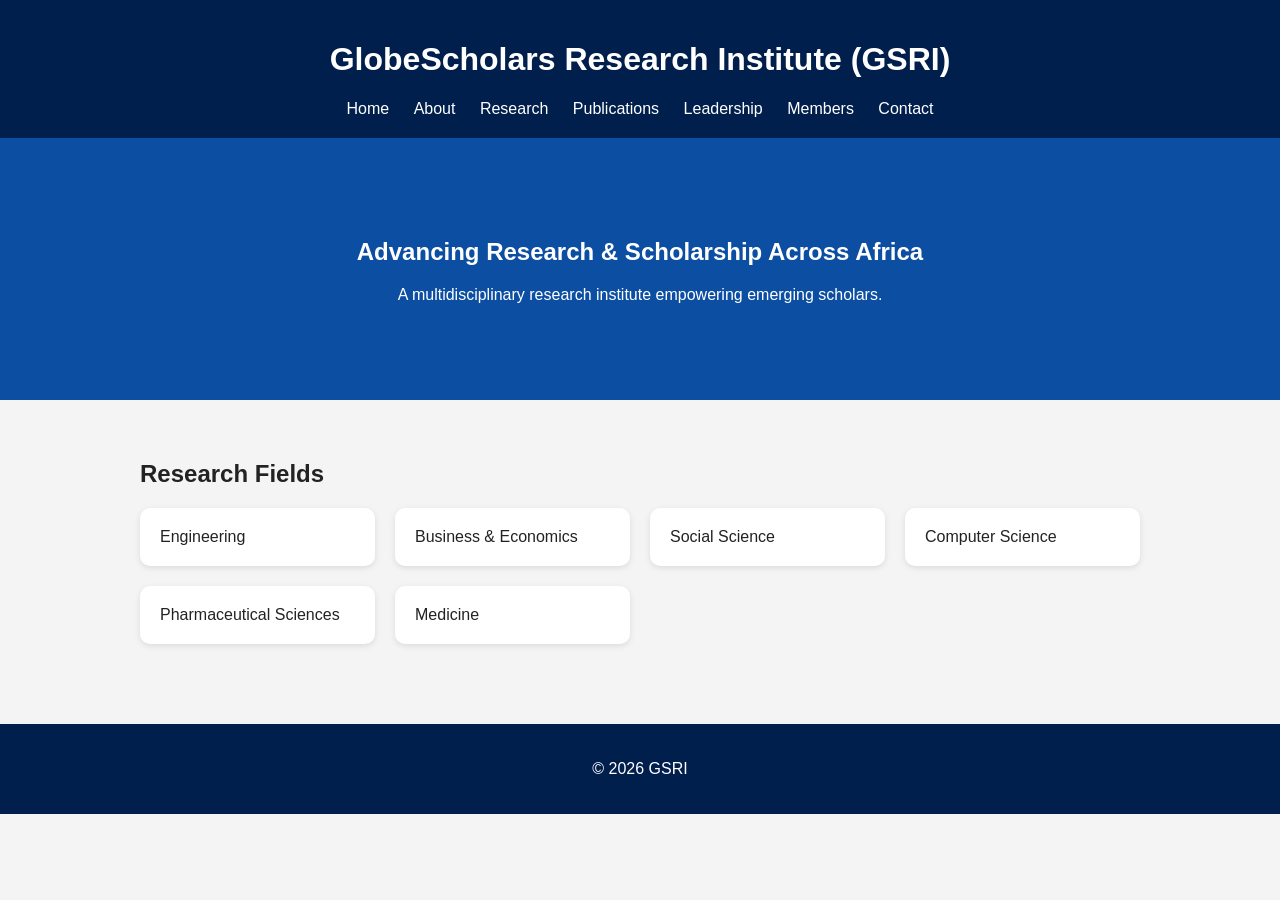
==== commit d21356da: "Add files via upload" ====
--- a/index.html
+++ b/index.html
@@ -1,1979 +1,47 @@
-<!DOCTYPE html>
-<html lang="en">
-<head>
-<meta charset="UTF-8">
-<meta name="viewport" content="width=device-width, initial-scale=1.0">
-<title>GlobeScholars Research Institute (GSRI) | Est. 2026</title>
-<link rel="preconnect" href="https://fonts.googleapis.com">
-<link href="https://fonts.googleapis.com/css2?family=Cormorant+Garamond:ital,wght@0,300;0,400;0,600;0,700;1,300;1,400&family=DM+Sans:opsz,wght@9..40,300;9..40,400;9..40,500;9..40,600&family=DM+Mono:wght@300;400&display=swap" rel="stylesheet">
-<style>
-  :root {
-    --navy: #0B1F3A;
-    --navy-mid: #122847;
-    --navy-light: #1A3A5C;
-    --gold: #C8963E;
-    --gold-light: #E2B96A;
-    --gold-pale: #F5E6C8;
-    --cream: #FAF6EE;
-    --white: #FFFFFF;
-    --slate: #4A6480;
-    --slate-light: #7A9AB8;
-    --muted: #8FA5BB;
-    --text: #1A2E42;
-    --text-light: #4A6480;
-    --border: rgba(200, 150, 62, 0.2);
-    --shadow: 0 8px 40px rgba(11,31,58,0.12);
-    --shadow-lg: 0 20px 60px rgba(11,31,58,0.18);
-    --transition: all 0.35s cubic-bezier(0.4,0,0.2,1);
-  }
- 
-  * { margin: 0; padding: 0; box-sizing: border-box; }
- 
-  html { scroll-behavior: smooth; }
- 
-  body {
-    font-family: 'DM Sans', sans-serif;
-    background: var(--cream);
-    color: var(--text);
-    overflow-x: hidden;
-  }
- 
-  /* ===== NAV ===== */
-  nav {
-    position: fixed; top: 0; left: 0; right: 0; z-index: 1000;
-    background: rgba(11,31,58,0.97);
-    backdrop-filter: blur(12px);
-    border-bottom: 1px solid rgba(200,150,62,0.25);
-    padding: 0 2rem;
-    height: 68px;
-    display: flex; align-items: center; justify-content: space-between;
-  }
-  .nav-brand {
-    display: flex; align-items: center; gap: 12px;
-    text-decoration: none;
-  }
-  .nav-logo {
-    width: 42px; height: 42px;
-    background: linear-gradient(135deg, var(--gold), var(--gold-light));
-    border-radius: 50%;
-    display: flex; align-items: center; justify-content: center;
-    font-family: 'Cormorant Garamond', serif;
-    font-weight: 700; font-size: 14px;
-    color: var(--navy); letter-spacing: 0.5px;
-  }
-  .nav-name {
-    font-family: 'Cormorant Garamond', serif;
-    font-size: 1.05rem; font-weight: 600;
-    color: var(--white); letter-spacing: 0.3px;
-    line-height: 1.1;
-  }
-  .nav-name span { display: block; font-size: 0.68rem; font-weight: 300; color: var(--gold-light); letter-spacing: 2px; text-transform: uppercase; font-family: 'DM Sans', sans-serif; }
-  .nav-links {
-    display: flex; align-items: center; gap: 0.2rem;
-    list-style: none;
-  }
-  .nav-links a {
-    color: rgba(255,255,255,0.75);
-    text-decoration: none;
-    font-size: 0.78rem;
-    font-weight: 500;
-    letter-spacing: 0.5px;
-    padding: 6px 12px;
-    border-radius: 4px;
-    transition: var(--transition);
-    text-transform: uppercase;
-  }
-  .nav-links a:hover { color: var(--gold-light); background: rgba(200,150,62,0.1); }
-  .nav-cta {
-    background: var(--gold) !important;
-    color: var(--navy) !important;
-    padding: 8px 18px !important;
-    border-radius: 4px !important;
-    font-weight: 600 !important;
-  }
-  .nav-cta:hover { background: var(--gold-light) !important; }
-  .hamburger { display: none; background: none; border: none; cursor: pointer; flex-direction: column; gap: 5px; }
-  .hamburger span { display: block; width: 22px; height: 2px; background: var(--white); border-radius: 2px; transition: var(--transition); }
- 
-  /* ===== HERO ===== */
-  #hero {
-    min-height: 100vh;
-    background: var(--navy);
-    position: relative;
-    display: flex; align-items: center;
-    overflow: hidden;
-    padding-top: 68px;
-  }
-  .hero-pattern {
-    position: absolute; inset: 0;
-    background-image:
-      radial-gradient(circle at 20% 50%, rgba(200,150,62,0.08) 0%, transparent 50%),
-      radial-gradient(circle at 80% 20%, rgba(26,58,92,0.6) 0%, transparent 40%),
-      repeating-linear-gradient(0deg, transparent, transparent 80px, rgba(200,150,62,0.03) 80px, rgba(200,150,62,0.03) 81px),
-      repeating-linear-gradient(90deg, transparent, transparent 80px, rgba(200,150,62,0.03) 80px, rgba(200,150,62,0.03) 81px);
-  }
-  .hero-content {
-    position: relative; z-index: 2;
-    max-width: 1200px; margin: 0 auto;
-    padding: 6rem 2rem;
-    display: grid; grid-template-columns: 1fr 1fr; gap: 5rem; align-items: center;
-  }
-  .hero-left {}
-  .hero-badge {
-    display: inline-flex; align-items: center; gap: 8px;
-    background: rgba(200,150,62,0.12);
-    border: 1px solid rgba(200,150,62,0.3);
-    color: var(--gold-light);
-    padding: 6px 14px;
-    border-radius: 20px;
-    font-size: 0.72rem;
-    font-weight: 600;
-    letter-spacing: 2px;
-    text-transform: uppercase;
-    margin-bottom: 1.5rem;
-  }
-  .hero-badge::before { content: ''; width: 6px; height: 6px; background: var(--gold); border-radius: 50%; }
-  .hero-title {
-    font-family: 'Cormorant Garamond', serif;
-    font-size: clamp(2.8rem, 5vw, 4.4rem);
-    font-weight: 600;
-    color: var(--white);
-    line-height: 1.1;
-    margin-bottom: 1rem;
-  }
-  .hero-title em {
-    font-style: italic;
-    color: var(--gold-light);
-  }
-  .hero-subtitle {
-    font-family: 'Cormorant Garamond', serif;
-    font-size: 1.1rem;
-    color: rgba(255,255,255,0.5);
-    font-style: italic;
-    letter-spacing: 0.5px;
-    margin-bottom: 1.8rem;
-  }
-  .hero-desc {
-    color: rgba(255,255,255,0.65);
-    line-height: 1.75;
-    font-size: 0.95rem;
-    margin-bottom: 2.5rem;
-    max-width: 480px;
-  }
-  .hero-actions { display: flex; gap: 1rem; flex-wrap: wrap; }
-  .btn-primary {
-    background: var(--gold);
-    color: var(--navy);
-    border: none;
-    padding: 14px 28px;
-    font-family: 'DM Sans', sans-serif;
-    font-weight: 600;
-    font-size: 0.85rem;
-    letter-spacing: 0.5px;
-    cursor: pointer;
-    border-radius: 4px;
-    transition: var(--transition);
-    text-decoration: none;
-    display: inline-flex; align-items: center; gap: 8px;
-  }
-  .btn-primary:hover { background: var(--gold-light); transform: translateY(-1px); box-shadow: 0 8px 24px rgba(200,150,62,0.3); }
-  .btn-outline {
-    background: transparent;
-    color: var(--white);
-    border: 1px solid rgba(255,255,255,0.3);
-    padding: 14px 28px;
-    font-family: 'DM Sans', sans-serif;
-    font-weight: 500;
-    font-size: 0.85rem;
-    cursor: pointer;
-    border-radius: 4px;
-    transition: var(--transition);
-    text-decoration: none;
-    display: inline-flex; align-items: center; gap: 8px;
-  }
-  .btn-outline:hover { border-color: var(--gold); color: var(--gold-light); }
-  .hero-right {}
-  .hero-stats {
-    background: rgba(255,255,255,0.04);
-    border: 1px solid rgba(200,150,62,0.2);
-    border-radius: 12px;
-    padding: 2.5rem;
-    backdrop-filter: blur(10px);
-  }
-  .stats-grid { display: grid; grid-template-columns: 1fr 1fr; gap: 1.5rem; margin-bottom: 2rem; }
-  .stat-item { text-align: center; }
-  .stat-num {
-    font-family: 'Cormorant Garamond', serif;
-    font-size: 2.8rem;
-    font-weight: 700;
-    color: var(--gold-light);
-    line-height: 1;
-  }
-  .stat-label {
-    font-size: 0.72rem;
-    color: rgba(255,255,255,0.5);
-    text-transform: uppercase;
-    letter-spacing: 1px;
-    margin-top: 4px;
-  }
-  .discipline-tags { display: flex; flex-wrap: wrap; gap: 8px; margin-top: 0.5rem; }
-  .disc-tag {
-    padding: 5px 12px;
-    border-radius: 3px;
-    font-size: 0.7rem;
-    font-weight: 600;
-    letter-spacing: 0.5px;
-    text-transform: uppercase;
-  }
-  .disc-tag.eng { background: rgba(59,130,246,0.15); color: #7BB3F0; border: 1px solid rgba(59,130,246,0.2); }
-  .disc-tag.biz { background: rgba(200,150,62,0.15); color: var(--gold-light); border: 1px solid var(--border); }
-  .disc-tag.soc { background: rgba(34,197,94,0.12); color: #6BCF8F; border: 1px solid rgba(34,197,94,0.2); }
-  .disc-tag.cs { background: rgba(168,85,247,0.15); color: #C084FC; border: 1px solid rgba(168,85,247,0.2); }
-  .disc-tag.pharma { background: rgba(236,72,153,0.12); color: #F0A0CC; border: 1px solid rgba(236,72,153,0.2); }
-  .disc-tag.med { background: rgba(239,68,68,0.12); color: #F89898; border: 1px solid rgba(239,68,68,0.2); }
- 
-  /* ===== SECTION COMMON ===== */
-  section { padding: 100px 2rem; }
-  .container { max-width: 1200px; margin: 0 auto; }
-  .section-label {
-    font-size: 0.72rem;
-    font-weight: 600;
-    letter-spacing: 3px;
-    text-transform: uppercase;
-    color: var(--gold);
-    margin-bottom: 0.8rem;
-  }
-  .section-title {
-    font-family: 'Cormorant Garamond', serif;
-    font-size: clamp(2rem, 4vw, 3rem);
-    font-weight: 600;
-    color: var(--navy);
-    line-height: 1.15;
-    margin-bottom: 1rem;
-  }
-  .section-title.light { color: var(--white); }
-  .section-desc {
-    font-size: 1rem;
-    color: var(--text-light);
-    line-height: 1.75;
-    max-width: 600px;
-  }
-  .section-desc.light { color: rgba(255,255,255,0.6); }
-  .divider {
-    width: 60px; height: 3px;
-    background: linear-gradient(90deg, var(--gold), var(--gold-light));
-    margin-bottom: 1.5rem;
-    border-radius: 2px;
-  }
- 
-  /* ===== ABOUT ===== */
-  #about { background: var(--white); }
-  .about-grid { display: grid; grid-template-columns: 1fr 1fr; gap: 5rem; align-items: center; margin-top: 4rem; }
-  .about-text p { color: var(--text-light); line-height: 1.85; font-size: 0.95rem; margin-bottom: 1.2rem; }
-  .values-grid { display: grid; grid-template-columns: 1fr 1fr; gap: 1rem; margin-top: 2rem; }
-  .value-card {
-    padding: 1.2rem;
-    border: 1px solid var(--border);
-    border-radius: 8px;
-    background: var(--cream);
-    transition: var(--transition);
-  }
-  .value-card:hover { border-color: var(--gold); transform: translateY(-2px); box-shadow: var(--shadow); }
-  .value-icon { font-size: 1.4rem; margin-bottom: 0.5rem; }
-  .value-name { font-weight: 600; font-size: 0.82rem; color: var(--navy); margin-bottom: 4px; }
-  .value-desc { font-size: 0.77rem; color: var(--text-light); line-height: 1.5; }
-  .mission-card {
-    background: var(--navy);
-    border-radius: 12px;
-    padding: 2.5rem;
-    position: relative;
-    overflow: hidden;
-  }
-  .mission-card::before {
-    content: '"';
-    position: absolute; top: -20px; right: 20px;
-    font-family: 'Cormorant Garamond', serif;
-    font-size: 12rem;
-    color: rgba(200,150,62,0.08);
-    line-height: 1;
-  }
-  .mission-label { font-size: 0.68rem; letter-spacing: 3px; text-transform: uppercase; color: var(--gold); margin-bottom: 1rem; font-weight: 600; }
-  .mission-text {
-    font-family: 'Cormorant Garamond', serif;
-    font-size: 1.3rem;
-    font-style: italic;
-    color: var(--white);
-    line-height: 1.65;
-    margin-bottom: 1.5rem;
-  }
-  .vision-label { font-size: 0.68rem; letter-spacing: 3px; text-transform: uppercase; color: var(--gold); margin-bottom: 0.8rem; font-weight: 600; margin-top: 1.5rem; }
-  .vision-text {
-    font-size: 0.88rem;
-    color: rgba(255,255,255,0.65);
-    line-height: 1.75;
-  }
- 
-  /* ===== RESEARCH ===== */
-  #research { background: var(--cream); }
-  .disciplines-grid {
-    display: grid;
-    grid-template-columns: repeat(3, 1fr);
-    gap: 1.5rem;
-    margin-top: 3.5rem;
-  }
-  .disc-card {
-    background: var(--white);
-    border: 1px solid rgba(200,150,62,0.15);
-    border-radius: 10px;
-    padding: 2rem;
-    transition: var(--transition);
-    position: relative;
-    overflow: hidden;
-  }
-  .disc-card::before {
-    content: '';
-    position: absolute; top: 0; left: 0; right: 0; height: 3px;
-    background: linear-gradient(90deg, var(--gold), var(--gold-light));
-    opacity: 0;
-    transition: var(--transition);
-  }
-  .disc-card:hover { transform: translateY(-4px); box-shadow: var(--shadow-lg); border-color: var(--gold); }
-  .disc-card:hover::before { opacity: 1; }
-  .disc-card-icon {
-    width: 48px; height: 48px; border-radius: 10px;
-    display: flex; align-items: center; justify-content: center;
-    font-size: 1.5rem;
-    margin-bottom: 1.2rem;
-  }
-  .disc-card-title { font-family: 'Cormorant Garamond', serif; font-size: 1.35rem; font-weight: 700; color: var(--navy); margin-bottom: 0.6rem; }
-  .disc-card-desc { font-size: 0.83rem; color: var(--text-light); line-height: 1.65; margin-bottom: 1rem; }
-  .disc-focus { font-size: 0.73rem; color: var(--gold); font-weight: 600; letter-spacing: 0.5px; }
- 
-  /* ===== OBJECTIVES ===== */
-  #objectives { background: var(--navy); }
-  .objectives-grid { display: grid; grid-template-columns: repeat(3, 1fr); gap: 1.5rem; margin-top: 3.5rem; }
-  .obj-card {
-    background: rgba(255,255,255,0.04);
-    border: 1px solid rgba(200,150,62,0.15);
-    border-radius: 10px;
-    padding: 2rem;
-    transition: var(--transition);
-  }
-  .obj-card:hover { background: rgba(200,150,62,0.06); border-color: rgba(200,150,62,0.4); }
-  .obj-num {
-    font-family: 'Cormorant Garamond', serif;
-    font-size: 3rem;
-    font-weight: 700;
-    color: rgba(200,150,62,0.2);
-    line-height: 1;
-    margin-bottom: 0.5rem;
-  }
-  .obj-title { font-weight: 600; color: var(--gold-light); font-size: 0.9rem; margin-bottom: 0.8rem; }
-  .obj-desc { font-size: 0.83rem; color: rgba(255,255,255,0.55); line-height: 1.7; }
- 
-  /* ===== IMPLEMENTATION ===== */
-  #implementation { background: var(--white); }
-  .phases-timeline { margin-top: 4rem; position: relative; }
-  .phases-timeline::before {
-    content: '';
-    position: absolute; left: 28px; top: 0; bottom: 0; width: 2px;
-    background: linear-gradient(180deg, var(--gold), rgba(200,150,62,0.1));
-  }
-  .phase-item { display: flex; gap: 2.5rem; margin-bottom: 3rem; position: relative; }
-  .phase-dot {
-    width: 58px; height: 58px; border-radius: 50%;
-    background: var(--navy);
-    border: 3px solid var(--gold);
-    display: flex; align-items: center; justify-content: center;
-    font-family: 'Cormorant Garamond', serif;
-    font-size: 1.4rem;
-    font-weight: 700;
-    color: var(--gold);
-    flex-shrink: 0;
-    position: relative; z-index: 1;
-  }
-  .phase-content { padding-top: 6px; flex: 1; }
-  .phase-tag { font-size: 0.68rem; letter-spacing: 2px; text-transform: uppercase; color: var(--gold); font-weight: 600; margin-bottom: 0.4rem; }
-  .phase-title { font-family: 'Cormorant Garamond', serif; font-size: 1.4rem; font-weight: 700; color: var(--navy); margin-bottom: 0.5rem; }
-  .phase-desc { font-size: 0.85rem; color: var(--text-light); line-height: 1.7; margin-bottom: 1rem; }
-  .phase-items { list-style: none; }
-  .phase-items li {
-    font-size: 0.82rem;
-    color: var(--text-light);
-    padding: 4px 0 4px 18px;
-    position: relative;
-    line-height: 1.5;
-  }
-  .phase-items li::before { content: '→'; position: absolute; left: 0; color: var(--gold); font-size: 0.75rem; }
- 
-  /* ===== LEADERSHIP ===== */
-  #leadership { background: var(--cream); }
-  .leadership-grid { display: grid; grid-template-columns: repeat(4, 1fr); gap: 1.5rem; margin-top: 3.5rem; }
-  .leader-card {
-    background: var(--white);
-    border: 1px solid rgba(200,150,62,0.15);
-    border-radius: 10px;
-    padding: 1.8rem;
-    text-align: center;
-    transition: var(--transition);
-  }
-  .leader-card:hover { transform: translateY(-3px); box-shadow: var(--shadow-lg); border-color: var(--gold); }
-  .leader-avatar {
-    width: 72px; height: 72px; border-radius: 50%;
-    background: linear-gradient(135deg, var(--navy), var(--navy-light));
-    margin: 0 auto 1rem;
-    display: flex; align-items: center; justify-content: center;
-    font-family: 'Cormorant Garamond', serif;
-    font-size: 1.8rem;
-    font-weight: 700;
-    color: var(--gold-light);
-    border: 2px solid rgba(200,150,62,0.3);
-  }
-  .leader-role { font-size: 0.68rem; letter-spacing: 1.5px; text-transform: uppercase; color: var(--gold); font-weight: 600; margin-bottom: 4px; }
-  .leader-name { font-family: 'Cormorant Garamond', serif; font-size: 1.1rem; font-weight: 700; color: var(--navy); margin-bottom: 0.5rem; }
-  .leader-desc { font-size: 0.78rem; color: var(--text-light); line-height: 1.5; }
-  .leadership-tiers { margin-top: 2rem; }
-  .tier-title { font-size: 0.72rem; letter-spacing: 2px; text-transform: uppercase; color: var(--text-light); font-weight: 600; margin-bottom: 1.5rem; display: flex; align-items: center; gap: 12px; }
-  .tier-title::after { content: ''; flex: 1; height: 1px; background: var(--border); }
- 
-  /* ===== PUBLICATIONS ===== */
-  #publications { background: var(--white); }
-  .publications-layout { display: grid; grid-template-columns: 2fr 1fr; gap: 3rem; margin-top: 3.5rem; }
-  .pub-card {
-    background: var(--cream);
-    border: 1px solid var(--border);
-    border-radius: 10px;
-    padding: 1.8rem;
-    margin-bottom: 1.2rem;
-    transition: var(--transition);
-  }
-  .pub-card:hover { border-color: var(--gold); background: var(--white); }
-  .pub-meta { display: flex; align-items: center; gap: 10px; margin-bottom: 0.7rem; flex-wrap: wrap; }
-  .pub-field {
-    font-size: 0.68rem; font-weight: 600; letter-spacing: 1px; text-transform: uppercase;
-    padding: 3px 10px; border-radius: 3px;
-  }
-  .pub-year { font-size: 0.75rem; color: var(--muted); font-family: 'DM Mono', monospace; }
-  .pub-title { font-family: 'Cormorant Garamond', serif; font-size: 1.15rem; font-weight: 700; color: var(--navy); margin-bottom: 0.5rem; line-height: 1.3; }
-  .pub-authors { font-size: 0.8rem; color: var(--text-light); margin-bottom: 0.6rem; }
-  .pub-journal { font-size: 0.78rem; color: var(--gold); font-style: italic; font-weight: 500; margin-bottom: 0.8rem; }
-  .pub-abstract { font-size: 0.82rem; color: var(--text-light); line-height: 1.6; margin-bottom: 1rem; }
-  .pub-actions { display: flex; gap: 0.7rem; }
-  .pub-btn {
-    font-size: 0.75rem; font-weight: 600; padding: 6px 14px; border-radius: 4px;
-    cursor: pointer; border: none; transition: var(--transition); letter-spacing: 0.3px;
-    text-decoration: none; display: inline-flex; align-items: center; gap: 5px;
-  }
-  .pub-btn.primary { background: var(--navy); color: var(--white); }
-  .pub-btn.primary:hover { background: var(--navy-light); }
-  .pub-btn.secondary { background: transparent; color: var(--text-light); border: 1px solid var(--border); }
-  .pub-btn.secondary:hover { border-color: var(--gold); color: var(--gold); }
-  .pub-sidebar {}
-  .sidebar-card {
-    background: var(--cream);
-    border: 1px solid var(--border);
-    border-radius: 10px;
-    padding: 1.5rem;
-    margin-bottom: 1.2rem;
-  }
-  .sidebar-title { font-weight: 600; font-size: 0.85rem; color: var(--navy); margin-bottom: 1rem; }
-  .filter-group { margin-bottom: 0.8rem; }
-  .filter-label { font-size: 0.72rem; letter-spacing: 1px; text-transform: uppercase; color: var(--muted); font-weight: 600; margin-bottom: 0.5rem; }
-  .filter-options { display: flex; flex-wrap: wrap; gap: 6px; }
-  .filter-btn {
-    font-size: 0.73rem; padding: 4px 10px; border-radius: 3px;
-    border: 1px solid var(--border); background: var(--white);
-    cursor: pointer; transition: var(--transition); font-family: 'DM Sans', sans-serif;
-  }
-  .filter-btn:hover, .filter-btn.active { background: var(--navy); color: var(--white); border-color: var(--navy); }
-  .pub-search {
-    width: 100%; padding: 10px 14px; border: 1px solid var(--border);
-    border-radius: 6px; font-size: 0.85rem; font-family: 'DM Sans', sans-serif;
-    background: var(--white); color: var(--text); outline: none;
-    transition: var(--transition); margin-bottom: 1rem;
-  }
-  .pub-search:focus { border-color: var(--gold); box-shadow: 0 0 0 3px rgba(200,150,62,0.1); }
- 
-  /* ===== MEMBERSHIP ===== */
-  #membership { background: var(--navy); }
-  .membership-layout { display: grid; grid-template-columns: 1fr 1fr; gap: 4rem; margin-top: 3.5rem; align-items: start; }
-  .criteria-list { list-style: none; margin-top: 1.5rem; }
-  .criteria-list li {
-    display: flex; align-items: flex-start; gap: 12px;
-    padding: 12px 0;
-    border-bottom: 1px solid rgba(255,255,255,0.06);
-    font-size: 0.88rem;
-    color: rgba(255,255,255,0.65);
-    line-height: 1.5;
-  }
-  .criteria-list li::before {
-    content: '✓';
-    color: var(--gold);
-    font-weight: 700;
-    flex-shrink: 0;
-    margin-top: 1px;
-  }
-  .apply-card {
-    background: rgba(255,255,255,0.04);
-    border: 1px solid rgba(200,150,62,0.25);
-    border-radius: 12px;
-    padding: 2.5rem;
-  }
-  .apply-title { font-family: 'Cormorant Garamond', serif; font-size: 1.6rem; font-weight: 600; color: var(--white); margin-bottom: 0.5rem; }
-  .apply-subtitle { font-size: 0.85rem; color: rgba(255,255,255,0.5); margin-bottom: 1.8rem; }
-  .form-group { margin-bottom: 1rem; }
-  .form-label { font-size: 0.78rem; font-weight: 600; color: rgba(255,255,255,0.7); margin-bottom: 6px; display: block; letter-spacing: 0.3px; }
-  .form-input, .form-select, .form-textarea {
-    width: 100%; padding: 11px 14px;
-    background: rgba(255,255,255,0.06);
-    border: 1px solid rgba(255,255,255,0.12);
-    border-radius: 6px;
-    color: var(--white);
-    font-size: 0.88rem;
-    font-family: 'DM Sans', sans-serif;
-    outline: none;
-    transition: var(--transition);
-  }
-  .form-input::placeholder, .form-textarea::placeholder { color: rgba(255,255,255,0.3); }
-  .form-input:focus, .form-select:focus, .form-textarea:focus {
-    border-color: var(--gold);
-    background: rgba(200,150,62,0.06);
-  }
-  .form-select { appearance: none; cursor: pointer; }
-  .form-select option { background: var(--navy); }
-  .form-textarea { min-height: 90px; resize: vertical; }
-  .form-row { display: grid; grid-template-columns: 1fr 1fr; gap: 1rem; }
-  .submit-btn {
-    width: 100%;
-    background: var(--gold);
-    color: var(--navy);
-    border: none;
-    padding: 14px;
-    font-family: 'DM Sans', sans-serif;
-    font-weight: 700;
-    font-size: 0.88rem;
-    letter-spacing: 0.5px;
-    cursor: pointer;
-    border-radius: 6px;
-    transition: var(--transition);
-    margin-top: 0.5rem;
-  }
-  .submit-btn:hover { background: var(--gold-light); transform: translateY(-1px); }
- 
-  /* ===== TOOLS ===== */
-  #tools { background: var(--cream); }
-  .tools-table-wrap { overflow-x: auto; margin-top: 3rem; border-radius: 10px; border: 1px solid var(--border); }
-  table { width: 100%; border-collapse: collapse; background: var(--white); }
-  th {
-    background: var(--navy);
-    color: rgba(255,255,255,0.75);
-    font-size: 0.72rem;
-    letter-spacing: 1.5px;
-    text-transform: uppercase;
-    font-weight: 600;
-    padding: 14px 18px;
-    text-align: left;
-  }
-  td { padding: 13px 18px; font-size: 0.84rem; color: var(--text); border-bottom: 1px solid var(--border); }
-  tr:last-child td { border-bottom: none; }
-  tr:hover td { background: var(--cream); }
-  .access-free { color: #27AE60; font-weight: 600; font-size: 0.78rem; }
-  .access-paid { color: #E74C3C; font-weight: 600; font-size: 0.78rem; }
-  .access-ltd { color: #E67E22; font-weight: 600; font-size: 0.78rem; }
- 
-  /* ===== CONTACT ===== */
-  #contact { background: var(--white); }
-  .contact-grid { display: grid; grid-template-columns: 1fr 1fr; gap: 5rem; margin-top: 3.5rem; }
-  .contact-info {}
-  .contact-item {
-    display: flex; align-items: flex-start; gap: 1rem;
-    padding: 1.2rem 0;
-    border-bottom: 1px solid var(--border);
-  }
-  .contact-icon {
-    width: 40px; height: 40px; border-radius: 8px;
-    background: var(--cream);
-    border: 1px solid var(--border);
-    display: flex; align-items: center; justify-content: center;
-    font-size: 1.1rem;
-    flex-shrink: 0;
-  }
-  .contact-label { font-size: 0.72rem; text-transform: uppercase; letter-spacing: 1px; color: var(--muted); font-weight: 600; margin-bottom: 3px; }
-  .contact-value { font-size: 0.9rem; color: var(--navy); font-weight: 500; }
-  .network-flags { display: flex; flex-wrap: wrap; gap: 8px; margin-top: 1.5rem; }
-  .flag-chip {
-    padding: 5px 12px; border-radius: 4px;
-    background: var(--cream); border: 1px solid var(--border);
-    font-size: 0.75rem; font-weight: 600; color: var(--text-light);
-  }
-  .contact-form { background: var(--cream); border-radius: 12px; padding: 2.5rem; border: 1px solid var(--border); }
-  .contact-form .form-input,
-  .contact-form .form-textarea,
-  .contact-form .form-select {
-    background: var(--white); color: var(--text);
-    border: 1px solid var(--border);
-  }
-  .contact-form .form-input::placeholder,
-  .contact-form .form-textarea::placeholder { color: var(--muted); }
-  .contact-form .form-input:focus,
-  .contact-form .form-textarea:focus {
-    border-color: var(--gold);
-    background: var(--white);
-  }
-  .contact-form .form-label { color: var(--text-light); }
-  .contact-form .submit-btn { background: var(--navy); color: var(--white); }
-  .contact-form .submit-btn:hover { background: var(--navy-light); }
- 
-  /* ===== MEMBER PORTAL ===== */
-  #portal { background: var(--navy); }
-  .portal-wrapper {
-    max-width: 900px; margin: 0 auto;
-  }
-  .portal-header { text-align: center; margin-bottom: 3rem; }
-  .portal-tabs {
-    display: flex; gap: 0; background: rgba(255,255,255,0.05);
-    border: 1px solid rgba(200,150,62,0.2);
-    border-radius: 8px;
-    overflow: hidden;
-    max-width: 480px; margin: 0 auto 2.5rem;
-  }
-  .portal-tab {
-    flex: 1; padding: 12px;
-    background: transparent;
-    border: none;
-    color: rgba(255,255,255,0.5);
-    font-family: 'DM Sans', sans-serif;
-    font-size: 0.85rem;
-    font-weight: 600;
-    cursor: pointer;
-    transition: var(--transition);
-    letter-spacing: 0.3px;
-  }
-  .portal-tab.active { background: var(--gold); color: var(--navy); }
-  .portal-panel { display: none; }
-  .portal-panel.active { display: block; }
-  .portal-card {
-    background: rgba(255,255,255,0.04);
-    border: 1px solid rgba(200,150,62,0.2);
-    border-radius: 12px;
-    padding: 2.5rem;
-    max-width: 480px; margin: 0 auto;
-  }
-  .portal-title { font-family: 'Cormorant Garamond', serif; font-size: 1.8rem; font-weight: 600; color: var(--white); margin-bottom: 0.4rem; }
-  .portal-subtitle { font-size: 0.85rem; color: rgba(255,255,255,0.45); margin-bottom: 2rem; }
-  .portal-card .form-input { margin-bottom: 0; }
-  .forgot-link { text-align: right; margin-top: 4px; }
-  .forgot-link a { font-size: 0.78rem; color: var(--gold-light); text-decoration: none; }
-  .forgot-link a:hover { text-decoration: underline; }
- 
-  /* Publish Form */
-  .publish-card {
-    background: rgba(255,255,255,0.04);
-    border: 1px solid rgba(200,150,62,0.2);
-    border-radius: 12px;
-    padding: 2.5rem;
-  }
-  .publish-card .form-input,
-  .publish-card .form-select,
-  .publish-card .form-textarea {
-    background: rgba(255,255,255,0.06);
-    border-color: rgba(255,255,255,0.12);
-    color: var(--white);
-  }
-  .publish-card .form-label { color: rgba(255,255,255,0.7); }
-  .file-drop {
-    border: 2px dashed rgba(200,150,62,0.3);
-    border-radius: 8px;
-    padding: 2rem;
-    text-align: center;
-    cursor: pointer;
-    transition: var(--transition);
-    margin-bottom: 1rem;
-  }
-  .file-drop:hover { border-color: var(--gold); background: rgba(200,150,62,0.04); }
-  .file-drop-icon { font-size: 2rem; margin-bottom: 0.5rem; }
-  .file-drop-text { font-size: 0.85rem; color: rgba(255,255,255,0.5); }
-  .file-drop-text strong { color: var(--gold-light); }
- 
-  /* ===== FOOTER ===== */
-  footer {
-    background: #060F1E;
-    padding: 4rem 2rem 2rem;
-    border-top: 1px solid rgba(200,150,62,0.15);
-  }
-  .footer-grid { max-width: 1200px; margin: 0 auto; display: grid; grid-template-columns: 2fr 1fr 1fr 1fr; gap: 3rem; margin-bottom: 3rem; }
-  .footer-brand { }
-  .footer-logo {
-    display: flex; align-items: center; gap: 10px;
-    margin-bottom: 1rem;
-  }
-  .footer-logo-icon {
-    width: 36px; height: 36px; border-radius: 50%;
-    background: linear-gradient(135deg, var(--gold), var(--gold-light));
-    display: flex; align-items: center; justify-content: center;
-    font-family: 'Cormorant Garamond', serif;
-    font-size: 11px; font-weight: 700; color: var(--navy);
-  }
-  .footer-logo-text { font-family: 'Cormorant Garamond', serif; font-size: 0.95rem; font-weight: 600; color: var(--white); }
-  .footer-tagline { font-family: 'Cormorant Garamond', serif; font-style: italic; font-size: 0.88rem; color: rgba(255,255,255,0.35); margin-bottom: 1rem; }
-  .footer-desc { font-size: 0.8rem; color: rgba(255,255,255,0.35); line-height: 1.7; }
-  .footer-heading { font-size: 0.72rem; letter-spacing: 2px; text-transform: uppercase; color: var(--gold); font-weight: 600; margin-bottom: 1.2rem; }
-  .footer-links { list-style: none; }
-  .footer-links li { margin-bottom: 0.6rem; }
-  .footer-links a { font-size: 0.82rem; color: rgba(255,255,255,0.45); text-decoration: none; transition: var(--transition); }
-  .footer-links a:hover { color: var(--gold-light); }
-  .footer-bottom {
-    max-width: 1200px; margin: 0 auto;
-    padding-top: 2rem;
-    border-top: 1px solid rgba(255,255,255,0.06);
-    display: flex; justify-content: space-between; align-items: center; flex-wrap: gap;
-    gap: 1rem;
-  }
-  .footer-copy { font-size: 0.78rem; color: rgba(255,255,255,0.25); }
-  .footer-legal { display: flex; gap: 1.5rem; }
-  .footer-legal a { font-size: 0.78rem; color: rgba(255,255,255,0.25); text-decoration: none; }
-  .footer-legal a:hover { color: var(--gold-light); }
- 
-  /* ===== MODALS & NOTIFICATIONS ===== */
-  .modal-overlay {
-    position: fixed; inset: 0; z-index: 2000;
-    background: rgba(6,15,30,0.85);
-    backdrop-filter: blur(6px);
-    display: flex; align-items: center; justify-content: center; padding: 2rem;
-    opacity: 0; pointer-events: none; transition: opacity 0.3s;
-  }
-  .modal-overlay.open { opacity: 1; pointer-events: all; }
-  .modal {
-    background: var(--white);
-    border-radius: 12px;
-    padding: 2.5rem;
-    max-width: 480px; width: 100%;
-    transform: translateY(20px); transition: transform 0.3s;
-    position: relative;
-  }
-  .modal-overlay.open .modal { transform: translateY(0); }
-  .modal-close {
-    position: absolute; top: 1rem; right: 1rem;
-    width: 32px; height: 32px; border-radius: 50%;
-    background: var(--cream); border: none; cursor: pointer;
-    font-size: 1.1rem; display: flex; align-items: center; justify-content: center;
-    transition: var(--transition);
-  }
-  .modal-close:hover { background: var(--border); }
-  .toast {
-    position: fixed; bottom: 2rem; right: 2rem; z-index: 3000;
-    background: var(--navy);
-    color: var(--white);
-    padding: 14px 20px;
-    border-radius: 8px;
-    border-left: 3px solid var(--gold);
-    font-size: 0.88rem;
-    box-shadow: var(--shadow-lg);
-    transform: translateX(120%); transition: transform 0.4s cubic-bezier(0.4,0,0.2,1);
-    max-width: 320px;
-  }
-  .toast.show { transform: translateX(0); }
-  .toast.success { border-color: #27AE60; }
-  .toast.error { border-color: #E74C3C; }
- 
-  /* ===== SCROLL ANIMATIONS ===== */
-  .fade-up {
-    opacity: 0;
-    transform: translateY(24px);
-    transition: opacity 0.6s ease, transform 0.6s ease;
-  }
-  .fade-up.visible { opacity: 1; transform: translateY(0); }
-  .stagger-1 { transition-delay: 0.1s; }
-  .stagger-2 { transition-delay: 0.2s; }
-  .stagger-3 { transition-delay: 0.3s; }
-  .stagger-4 { transition-delay: 0.4s; }
-  .stagger-5 { transition-delay: 0.5s; }
-  .stagger-6 { transition-delay: 0.6s; }
- 
-  /* ===== RESPONSIVE ===== */
-  @media (max-width: 1024px) {
-    .disciplines-grid, .objectives-grid { grid-template-columns: repeat(2, 1fr); }
-    .leadership-grid { grid-template-columns: repeat(2, 1fr); }
-    .footer-grid { grid-template-columns: 1fr 1fr; gap: 2rem; }
-  }
-  @media (max-width: 768px) {
-    .nav-links { display: none; }
-    .hamburger { display: flex; }
-    .hero-content, .about-grid, .membership-layout, .contact-grid, .publications-layout { grid-template-columns: 1fr; gap: 3rem; }
-    .disciplines-grid, .objectives-grid, .leadership-grid { grid-template-columns: 1fr; }
-    .footer-grid { grid-template-columns: 1fr; }
-    .stats-grid { grid-template-columns: repeat(2, 1fr); }
-    .values-grid { grid-template-columns: 1fr; }
-    section { padding: 70px 1.2rem; }
-    .form-row { grid-template-columns: 1fr; }
-  }
-  @media (max-width: 480px) {
-    .hero-actions { flex-direction: column; }
-    .btn-primary, .btn-outline { justify-content: center; }
-  }
- 
-  /* ===== UTILITY ===== */
-  .text-gold { color: var(--gold); }
-  .text-center { text-align: center; }
-  .mt-sm { margin-top: 0.5rem; }
-  .mt-md { margin-top: 1rem; }
-  .mt-lg { margin-top: 2rem; }
-  .flex { display: flex; }
-  .gap-sm { gap: 0.5rem; }
-  .items-center { align-items: center; }
-  .justify-between { justify-content: space-between; }
-  .w-full { width: 100%; }
-  .sr-only { position: absolute; width: 1px; height: 1px; padding: 0; margin: -1px; overflow: hidden; clip: rect(0,0,0,0); white-space: nowrap; border: 0; }
-</style>
-</head>
-<body>
- 
-<!-- ===== NAVIGATION ===== -->
-<nav id="navbar">
-  <a href="#hero" class="nav-brand">
-    <div class="nav-logo">GSRI</div>
-    <div class="nav-name">GlobeScholars Research Institute <span>Est. 2026 · Monrovia, Liberia</span></div>
-  </a>
-  <ul class="nav-links">
-    <li><a href="#about">About</a></li>
-    <li><a href="#research">Research</a></li>
-    <li><a href="#publications">Publications</a></li>
-    <li><a href="#leadership">Leadership</a></li>
-    <li><a href="#membership">Membership</a></li>
-    <li><a href="#contact">Contact</a></li>
-    <li><a href="#portal" class="nav-cta">Member Portal</a></li>
-  </ul>
-  <button class="hamburger" onclick="toggleMobileMenu()" aria-label="Toggle menu">
-    <span></span><span></span><span></span>
-  </button>
-</nav>
- 
-<!-- Mobile Nav -->
-<div id="mobile-nav" style="display:none; position:fixed; top:68px; left:0; right:0; background:rgba(11,31,58,0.98); z-index:999; padding:1.5rem; border-bottom:1px solid rgba(200,150,62,0.2);">
-  <ul style="list-style:none; display:flex; flex-direction:column; gap:0.2rem;">
-    <li><a href="#about" onclick="toggleMobileMenu()" style="display:block; padding:10px; color:rgba(255,255,255,0.8); text-decoration:none; font-size:0.9rem;">About</a></li>
-    <li><a href="#research" onclick="toggleMobileMenu()" style="display:block; padding:10px; color:rgba(255,255,255,0.8); text-decoration:none; font-size:0.9rem;">Research</a></li>
-    <li><a href="#publications" onclick="toggleMobileMenu()" style="display:block; padding:10px; color:rgba(255,255,255,0.8); text-decoration:none; font-size:0.9rem;">Publications</a></li>
-    <li><a href="#leadership" onclick="toggleMobileMenu()" style="display:block; padding:10px; color:rgba(255,255,255,0.8); text-decoration:none; font-size:0.9rem;">Leadership</a></li>
-    <li><a href="#membership" onclick="toggleMobileMenu()" style="display:block; padding:10px; color:rgba(255,255,255,0.8); text-decoration:none; font-size:0.9rem;">Membership</a></li>
-    <li><a href="#contact" onclick="toggleMobileMenu()" style="display:block; padding:10px; color:rgba(255,255,255,0.8); text-decoration:none; font-size:0.9rem;">Contact</a></li>
-    <li><a href="#portal" onclick="toggleMobileMenu()" style="display:block; padding:10px 14px; background:var(--gold); color:var(--navy); text-decoration:none; font-size:0.9rem; font-weight:700; border-radius:4px; margin-top:0.5rem;">Member Portal</a></li>
-  </ul>
-</div>
- 
-<!-- ===== HERO ===== -->
-<section id="hero">
-  <div class="hero-pattern"></div>
-  <div class="hero-content container">
-    <div class="hero-left">
-      <div class="hero-badge">Established 2026 · Monrovia, Liberia</div>
-      <h1 class="hero-title">Where Curious Minds <em>Investigate</em> the World</h1>
-      <p class="hero-subtitle">"Advancing African Research Capacity, One Scholar at a Time"</p>
-      <p class="hero-desc">GlobeScholars Research Institute (GSRI) is a formally structured, multidisciplinary peer-research community training the next generation of African researchers across six disciplines — equipping students for postgraduate excellence, publication, and evidence-based practice.</p>
-      <div class="hero-actions">
-        <a href="#membership" class="btn-primary">Apply for Membership →</a>
-        <a href="#about" class="btn-outline">Learn More</a>
-      </div>
-    </div>
-    <div class="hero-right">
-      <div class="hero-stats">
-        <div class="stats-grid">
-          <div class="stat-item">
-            <div class="stat-num">6</div>
-            <div class="stat-label">Disciplines</div>
-          </div>
-          <div class="stat-item">
-            <div class="stat-num">7+</div>
-            <div class="stat-label">Nations</div>
-          </div>
-          <div class="stat-item">
-            <div class="stat-num">20+</div>
-            <div class="stat-label">Researchers / Cohort</div>
-          </div>
-          <div class="stat-item">
-            <div class="stat-num">5</div>
-            <div class="stat-label">Phase Plan</div>
-          </div>
-        </div>
-        <div style="font-size:0.72rem; letter-spacing:1.5px; text-transform:uppercase; color:rgba(255,255,255,0.35); font-weight:600; margin-bottom:0.8rem;">Disciplines</div>
-        <div class="discipline-tags">
-          <span class="disc-tag eng">Engineering</span>
-          <span class="disc-tag biz">Business & Econ.</span>
-          <span class="disc-tag soc">Social Science</span>
-          <span class="disc-tag cs">Computer Science</span>
-          <span class="disc-tag pharma">Pharma. Sciences</span>
-          <span class="disc-tag med">Medicine</span>
-        </div>
-      </div>
-    </div>
-  </div>
-</section>
- 
-<!-- ===== ABOUT ===== -->
-<section id="about">
-  <div class="container">
-    <div class="section-label fade-up">About GSRI</div>
-    <h2 class="section-title fade-up stagger-1">Building Africa's Research <br>Capacity from Within</h2>
-    <div class="about-grid">
-      <div class="about-text fade-up stagger-2">
-        <div class="divider"></div>
-        <p>Across Sub-Saharan Africa, the majority of tertiary students complete their undergraduate education without ever conducting a structured research project, submitting a paper for peer review, or receiving formal training in research methodology. This is not a reflection of intellectual capacity — it is a structural deficit.</p>
-        <p>GSRI is the direct institutional response to this observation. We are not a replacement for formal university education. We are a structured, parallel research community that equips students with the skills, experience, and outputs needed to compete at the highest academic levels.</p>
-        <p>Operating under GlobeScholars Pathways, LLC, GSRI brings together students from six disciplines within a rigorously governed peer-research community, producing original scholarly outputs and building the skills required for postgraduate study, academic publishing, and research-informed professional careers.</p>
-        <div class="values-grid" style="margin-top:2rem;">
-          <div class="value-card">
-            <div class="value-icon">🔬</div>
-            <div class="value-name">Intellectual Rigour</div>
-            <div class="value-desc">All work is held to the highest scholarly standard. There is no shortcut to genuine understanding.</div>
-          </div>
-          <div class="value-card">
-            <div class="value-icon">🤝</div>
-            <div class="value-name">Collaborative Learning</div>
-            <div class="value-desc">Members grow together. The institute is a community of practice, not a collection of individuals.</div>
-          </div>
-          <div class="value-card">
-            <div class="value-icon">⚖️</div>
-            <div class="value-name">Research Integrity</div>
-            <div class="value-desc">Honesty, transparency, and ethical conduct are non-negotiable at every stage of the research process.</div>
-          </div>
-          <div class="value-card">
-            <div class="value-icon">🌍</div>
-            <div class="value-name">Inclusion & Access</div>
-            <div class="value-desc">Open to any student with genuine curiosity and commitment, regardless of background or prior experience.</div>
-          </div>
-        </div>
-      </div>
-      <div class="fade-up stagger-3">
-        <div class="mission-card">
-          <div class="mission-label">Mission Statement</div>
-          <div class="mission-text">"To build a multidisciplinary community of emerging researchers who develop the scholarly skills, intellectual discipline, and collaborative confidence needed to produce original work and drive evidence-based progress."</div>
-          <div class="vision-label">Vision Statement</div>
-          <div class="vision-text">To become the foremost peer-research community for students across Africa and the developing world — recognised for rigorous inquiry, cross-disciplinary collaboration, and an unwavering commitment to the advancement of knowledge and human development.</div>
-        </div>
-        <div style="margin-top:1.5rem; display:grid; grid-template-columns:1fr 1fr; gap:1rem;">
-          <div style="background:var(--cream); border:1px solid var(--border); border-radius:8px; padding:1.2rem; text-align:center;">
-            <div style="font-family:'Cormorant Garamond',serif; font-size:2rem; font-weight:700; color:var(--gold);">2026</div>
-            <div style="font-size:0.75rem; color:var(--text-light); text-transform:uppercase; letter-spacing:1px; font-weight:600;">Year Founded</div>
-          </div>
-          <div style="background:var(--cream); border:1px solid var(--border); border-radius:8px; padding:1.2rem; text-align:center;">
-            <div style="font-family:'Cormorant Garamond',serif; font-size:2rem; font-weight:700; color:var(--gold);">LLC</div>
-            <div style="font-size:0.75rem; color:var(--text-light); text-transform:uppercase; letter-spacing:1px; font-weight:600;">Under GlobeScholars Pathways</div>
-          </div>
-        </div>
-      </div>
-    </div>
-  </div>
-</section>
- 
-<!-- ===== RESEARCH / DISCIPLINES ===== -->
-<section id="research">
-  <div class="container">
-    <div class="section-label fade-up">Fields of Study</div>
-    <h2 class="section-title fade-up stagger-1">Six Disciplines, <br>One Research Community</h2>
-    <p class="section-desc fade-up stagger-2">Each branch is led by a qualified Field Lead and supported by active research teams. Cross-disciplinary collaboration is a core feature of our research culture.</p>
-    <div class="disciplines-grid">
-      <div class="disc-card fade-up stagger-1">
-        <div class="disc-card-icon" style="background:rgba(59,130,246,0.08);">⚙️</div>
-        <div class="disc-card-title">Engineering</div>
-        <div class="disc-card-desc">Materials science, structural systems, electrical engineering, sustainable infrastructure, renewable energy, and applied mechanics. Research is primarily experimental, simulation-based, and computational.</div>
-        <div class="disc-focus">Infrastructure · Renewable Energy · Applied Mechanics</div>
-      </div>
-      <div class="disc-card fade-up stagger-2">
-        <div class="disc-card-icon" style="background:rgba(200,150,62,0.08);">📈</div>
-        <div class="disc-card-title">Business & Economics</div>
-        <div class="disc-card-desc">Financial markets, entrepreneurship, fintech, supply chain management, development economics, international trade, and organisational management with practical African market application.</div>
-        <div class="disc-focus">Development Econ. · Fintech · International Trade</div>
-      </div>
-      <div class="disc-card fade-up stagger-3">
-        <div class="disc-card-icon" style="background:rgba(34,197,94,0.08);">🌱</div>
-        <div class="disc-card-title">Social Science</div>
-        <div class="disc-card-desc">Sociology, political science, development studies, public policy, psychology, international relations, and migration studies. Qualitative, quantitative, and mixed-methods research.</div>
-        <div class="disc-focus">Governance · Public Policy · Development Studies</div>
-      </div>
-      <div class="disc-card fade-up stagger-4">
-        <div class="disc-card-icon" style="background:rgba(168,85,247,0.08);">💻</div>
-        <div class="disc-card-title">Computer Science</div>
-        <div class="disc-card-desc">Artificial intelligence, machine learning, data science, software engineering, cybersecurity, and human-computer interaction. Also serves as cross-disciplinary data analysis resource for all branches.</div>
-        <div class="disc-focus">AI · Machine Learning · Cybersecurity · Data Science</div>
-      </div>
-      <div class="disc-card fade-up stagger-5">
-        <div class="disc-card-icon" style="background:rgba(236,72,153,0.08);">🧪</div>
-        <div class="disc-card-title">Pharmaceutical Sciences</div>
-        <div class="disc-card-desc">Drug formulation, pharmacology, medicinal chemistry, clinical pharmacy, biopharmaceuticals, and pharmaceutical biotechnology. Committed to addressing pharmaceutical access challenges.</div>
-        <div class="disc-focus">Drug Formulation · Pharmacology · Biotechnology</div>
-      </div>
-      <div class="disc-card fade-up stagger-6">
-        <div class="disc-card-icon" style="background:rgba(239,68,68,0.08);">🏥</div>
-        <div class="disc-card-title">Medicine</div>
-        <div class="disc-card-desc">Clinical research, public health, epidemiology, biomedical sciences, global health, and healthcare systems analysis. Prioritises research relevant to African health challenges.</div>
-        <div class="disc-focus">Epidemiology · Public Health · Global Health</div>
-      </div>
-    </div>
-  </div>
-</section>
- 
-<!-- ===== STRATEGIC OBJECTIVES ===== -->
-<section id="objectives">
-  <div class="container">
-    <div class="section-label fade-up" style="color:var(--gold);">Strategic Objectives</div>
-    <h2 class="section-title light fade-up stagger-1">Six Measurable Goals <br>for Institutional Excellence</h2>
-    <p class="section-desc light fade-up stagger-2">Each objective is measurable, time-bound, and directly linked to GSRI's mission and the broader development agenda it serves.</p>
-    <div class="objectives-grid" style="margin-top:3.5rem;">
-      <div class="obj-card fade-up stagger-1">
-        <div class="obj-num">01</div>
-        <div class="obj-title">Build Research Capacity at Scale</div>
-        <div class="obj-desc">Train a minimum of 20 researchers per annual cohort across six disciplines, equipping each with demonstrable skills in research design, literature synthesis, data collection, and analysis within 12 months.</div>
-      </div>
-      <div class="obj-card fade-up stagger-2">
-        <div class="obj-num">02</div>
-        <div class="obj-title">Produce Original, Publishable Research</div>
-        <div class="obj-desc">Ensure every active research team produces at least one peer-reviewed paper, working paper, or formally presented research output per cycle — submitted to recognised academic journals or conferences.</div>
-      </div>
-      <div class="obj-card fade-up stagger-3">
-        <div class="obj-num">03</div>
-        <div class="obj-title">Establish a Sustainable Institutional Model</div>
-        <div class="obj-desc">Build an institutional framework — including governance, leadership, curriculum, and funding mechanisms — that can sustain independent operation and be replicated across African countries.</div>
-      </div>
-      <div class="obj-card fade-up stagger-4">
-        <div class="obj-num">04</div>
-        <div class="obj-title">Strengthen Postgraduate Readiness</div>
-        <div class="obj-desc">Target 70% of active members reporting increased academic confidence and at least 40% progressing to postgraduate study or research-related careers within three years of membership.</div>
-      </div>
-      <div class="obj-card fade-up stagger-5">
-        <div class="obj-num">05</div>
-        <div class="obj-title">Advance Cross-disciplinary Collaboration</div>
-        <div class="obj-desc">Facilitate at least two cross-disciplinary research projects per annual cycle, demonstrating the value of integrating perspectives from all six disciplines.</div>
-      </div>
-      <div class="obj-card fade-up stagger-6">
-        <div class="obj-num">06</div>
-        <div class="obj-title">Contribute to African Research Visibility</div>
-        <div class="obj-desc">Position African student-researchers as legitimate contributors to global scholarly discourse through publication, conference participation, and research addressing locally relevant challenges.</div>
-      </div>
-    </div>
-  </div>
-</section>
- 
-<!-- ===== IMPLEMENTATION PLAN ===== -->
-<section id="implementation">
-  <div class="container">
-    <div class="section-label fade-up">Implementation Plan</div>
-    <h2 class="section-title fade-up stagger-1">Five-Phase Roadmap to Full Operation</h2>
-    <p class="section-desc fade-up stagger-2">GSRI implements its mission through a structured five-phase plan spanning approximately twelve months from founding to full institutional operation. No phase is skipped.</p>
-    <div class="phases-timeline">
-      <div class="phase-item fade-up">
-        <div class="phase-dot">1</div>
-        <div class="phase-content">
-          <div class="phase-tag">Month 1 · Foundation</div>
-          <div class="phase-title">Form the Founding Circle</div>
-          <div class="phase-desc">Establishes the institutional core — all leadership roles filled, Charter signed, communication infrastructure set up, and inaugural meeting convened.</div>
-          <ul class="phase-items">
-            <li>Recruit 10–15 founding members across six disciplines</li>
-            <li>Convene inaugural Founding Meeting and establish vision</li>
-            <li>Appoint all leadership positions from Executive Director to Field Leads</li>
-            <li>Draft, review, and sign the GSRI Founding Charter and Constitution</li>
-          </ul>
-        </div>
-      </div>
-      <div class="phase-item fade-up">
-        <div class="phase-dot">2</div>
-        <div class="phase-content">
-          <div class="phase-tag">Month 2–3 · Education</div>
-          <div class="phase-title">Build Research Literacy</div>
-          <div class="phase-desc">Four structured workshops build the research literacy baseline of all members, delivered by the Trainer and Academic Director.</div>
-          <ul class="phase-items">
-            <li>Workshop 1: Introduction to Research — types, principles, methodologies, and ethics</li>
-            <li>Workshop 2: How to Read and Critique an Academic Paper</li>
-            <li>Workshop 3: The Literature Review — searching, synthesising, and citing</li>
-            <li>Workshop 4: Research Design — quantitative vs. qualitative approaches</li>
-          </ul>
-        </div>
-      </div>
-      <div class="phase-item fade-up">
-        <div class="phase-dot">3</div>
-        <div class="phase-content">
-          <div class="phase-tag">Month 4–5 · Execution</div>
-          <div class="phase-title">Launch First Research Projects</div>
-          <div class="phase-desc">Research teams form within each branch, research questions are identified, proposals submitted for review, and active data collection begins.</div>
-          <ul class="phase-items">
-            <li>Form research teams of 2–4 members around approved research questions</li>
-            <li>Submit formal one-page Research Proposals for Academic Director review</li>
-            <li>Conduct structured literature reviews — minimum 8–12 peer-reviewed sources</li>
-            <li>Begin data collection with bi-weekly progress check-ins</li>
-          </ul>
-        </div>
-      </div>
-      <div class="phase-item fade-up">
-        <div class="phase-dot">4</div>
-        <div class="phase-content">
-          <div class="phase-tag">Month 6–8 · Output</div>
-          <div class="phase-title">Write, Review & Present</div>
-          <div class="phase-desc">Research findings are written up, subjected to internal peer review, endorsed by the Faculty Advisor, and submitted for external publication.</div>
-          <ul class="phase-items">
-            <li>Produce complete research papers in standard IMRaD format</li>
-            <li>Internal peer review by at least one other GSRI team</li>
-            <li>Faculty Advisor formally reviews and endorses all papers</li>
-            <li>Host inaugural internal Research Symposium; submit to journals and preprint platforms</li>
-          </ul>
-        </div>
-      </div>
-      <div class="phase-item fade-up" style="margin-bottom:0;">
-        <div class="phase-dot">5</div>
-        <div class="phase-content">
-          <div class="phase-tag">Month 9+ · Growth</div>
-          <div class="phase-title">Scale, Institutionalise & Sustain</div>
-          <div class="phase-desc">The Institute consolidates first-cycle outputs, opens recruitment for a second cohort, and builds foundations for long-term sustainability and expansion.</div>
-          <ul class="phase-items">
-            <li>First cohort transitions to senior member and peer-mentor roles</li>
-            <li>Apply for university recognition, NGO registration as applicable</li>
-            <li>Establish public presence: website, LinkedIn, annual report</li>
-            <li>Expand to additional African countries within the GlobeScholars network</li>
-          </ul>
-        </div>
-      </div>
-    </div>
-  </div>
-</section>
- 
-<!-- ===== LEADERSHIP ===== -->
-<section id="leadership">
-  <div class="container">
-    <div class="section-label fade-up">Leadership</div>
-    <h2 class="section-title fade-up stagger-1">Governing with Clarity, <br>Accountability & Purpose</h2>
-    <p class="section-desc fade-up stagger-2">GSRI maintains a collaborative, merit-based culture with clear lines of accountability. All leadership roles carry a one-year renewable term.</p>
- 
-    <div class="leadership-tiers" style="margin-top:3.5rem;">
-      <div class="tier-title fade-up">Executive Tier</div>
-      <div style="display:grid; grid-template-columns:repeat(3,1fr); gap:1.5rem;" class="fade-up stagger-1">
-        <div class="leader-card">
-          <div class="leader-avatar">FED</div>
-          <div class="leader-role">Founder & Executive Director</div>
-          <div class="leader-name">Executive Director</div>
-          <div class="leader-desc">Highest authority. Establishes strategic vision, sets institutional culture, and holds final authority over all major institutional decisions.</div>
-        </div>
-        <div class="leader-card">
-          <div class="leader-avatar">DG</div>
-          <div class="leader-role">Director General</div>
-          <div class="leader-name">Director General</div>
-          <div class="leader-desc">Chief operating officer and second-in-command. Oversees daily governance and coordinates all departments and branches.</div>
-        </div>
-        <div class="leader-card">
-          <div class="leader-avatar">DD</div>
-          <div class="leader-role">Deputy Director</div>
-          <div class="leader-name">Deputy Director</div>
-          <div class="leader-desc">Coordinates across all six field branches, monitors project timelines, and serves as principal liaison between Field Leads and Executive Tier.</div>
-        </div>
-      </div>
- 
-      <div class="tier-title fade-up" style="margin-top:2.5rem;">Academic & Administration Tier</div>
-      <div style="display:grid; grid-template-columns:repeat(3,1fr); gap:1.5rem;" class="fade-up stagger-1">
-        <div class="leader-card">
-          <div class="leader-avatar">AD</div>
-          <div class="leader-role">Academic Director</div>
-          <div class="leader-name">Academic Director</div>
-          <div class="leader-desc">Senior academic authority. Upholds scholarly integrity, oversees the research training curriculum, and holds final authority on publication standards.</div>
-        </div>
-        <div class="leader-card">
-          <div class="leader-avatar">FA</div>
-          <div class="leader-role">Faculty Advisor</div>
-          <div class="leader-name">Faculty Advisor</div>
-          <div class="leader-desc">Senior external academic — professor or senior researcher — who provides independent scholarly guidance and formally endorses all research outputs.</div>
-        </div>
-        <div class="leader-card">
-          <div class="leader-avatar">SG</div>
-          <div class="leader-role">Secretary General</div>
-          <div class="leader-name">Secretary General</div>
-          <div class="leader-desc">Manages all official communications, maintains records, administers the GSRI document repository, and acts as institutional memory of GSRI.</div>
-        </div>
-      </div>
- 
-      <div class="tier-title fade-up" style="margin-top:2.5rem;">Field Leadership — Six Disciplinary Branches</div>
-      <div class="leadership-grid fade-up stagger-1">
-        <div class="leader-card">
-          <div class="leader-avatar" style="background:linear-gradient(135deg,#1e3a5f,#3b82f6);">EFL</div>
-          <div class="leader-role" style="color:#7BB3F0;">Engineering</div>
-          <div class="leader-name">Engineering Field Lead</div>
-          <div class="leader-desc">Guides experimental and computational research. Mentors branch members in technical methodologies.</div>
-        </div>
-        <div class="leader-card">
-          <div class="leader-avatar" style="background:linear-gradient(135deg,#3a2800,#c8963e);">BEL</div>
-          <div class="leader-role" style="color:var(--gold);">Business & Econ.</div>
-          <div class="leader-name">Business & Economics Lead</div>
-          <div class="leader-desc">Directs quantitative and qualitative project designs in economic and management research.</div>
-        </div>
-        <div class="leader-card">
-          <div class="leader-avatar" style="background:linear-gradient(135deg,#0a2e18,#22c55e);">SSL</div>
-          <div class="leader-role" style="color:#6BCF8F;">Social Science</div>
-          <div class="leader-name">Social Science Field Lead</div>
-          <div class="leader-desc">Leads qualitative and mixed-methods research, oversees human-subject ethics protocols.</div>
-        </div>
-        <div class="leader-card">
-          <div class="leader-avatar" style="background:linear-gradient(135deg,#2e1a3a,#a855f7);">CSL</div>
-          <div class="leader-role" style="color:#C084FC;">Computer Science</div>
-          <div class="leader-name">Computer Science Lead</div>
-          <div class="leader-desc">Manages computational research and provides cross-disciplinary data analysis support.</div>
-        </div>
-        <div class="leader-card">
-          <div class="leader-avatar" style="background:linear-gradient(135deg,#3a0a1e,#ec4899);">PSL</div>
-          <div class="leader-role" style="color:#F0A0CC;">Pharma. Sciences</div>
-          <div class="leader-name">Pharmaceutical Sciences Lead</div>
-          <div class="leader-desc">Guides laboratory and literature-based pharmaceutical research with strict ethics adherence.</div>
-        </div>
-        <div class="leader-card">
-          <div class="leader-avatar" style="background:linear-gradient(135deg,#3a0a0a,#ef4444);">MFL</div>
-          <div class="leader-role" style="color:#F89898;">Medicine</div>
-          <div class="leader-name">Medicine Field Lead</div>
-          <div class="leader-desc">Leads clinical, epidemiological, and public health research relevant to African populations.</div>
-        </div>
-      </div>
-    </div>
- 
-    <!-- Meeting Cadence Table -->
-    <div style="margin-top:4rem;" class="fade-up">
-      <div class="tier-title">Governance & Meeting Cadence</div>
-      <div class="tools-table-wrap" style="margin-top:1rem;">
-        <table>
-          <thead>
-            <tr><th>Meeting Type</th><th>Frequency</th><th>Participants</th><th>Duration</th></tr>
-          </thead>
-          <tbody>
-            <tr><td><strong>Full Institute Meeting</strong></td><td>Monthly</td><td>All members</td><td>90 minutes</td></tr>
-            <tr><td><strong>Branch Meeting</strong></td><td>Bi-weekly</td><td>Per discipline</td><td>60 minutes</td></tr>
-            <tr><td><strong>Research Team Check-in</strong></td><td>Weekly</td><td>Project team (3–5)</td><td>30–45 minutes</td></tr>
-            <tr><td><strong>Leadership Meeting</strong></td><td>Monthly</td><td>All leaders</td><td>45 minutes</td></tr>
-            <tr><td><strong>Academic Review Session</strong></td><td>Monthly</td><td>Academic Dir. + Leads</td><td>60 minutes</td></tr>
-            <tr><td><strong>Faculty Advisor Briefing</strong></td><td>Quarterly</td><td>Academic Dir. + Advisor</td><td>45 minutes</td></tr>
-          </tbody>
-        </table>
-      </div>
-    </div>
-  </div>
-</section>
- 
-<!-- ===== PUBLICATIONS ===== -->
-<section id="publications">
-  <div class="container">
-    <div class="section-label fade-up">Research Publications</div>
-    <h2 class="section-title fade-up stagger-1">Scholarly Outputs from <br>GSRI Research Teams</h2>
-    <p class="section-desc fade-up stagger-2">All research published under GSRI has undergone rigorous internal peer review and Faculty Advisor endorsement before external submission.</p>
-    <div class="publications-layout" style="margin-top:3rem;">
-      <div class="pub-main fade-up">
-        <div id="pub-list">
-          <!-- Publications will be rendered by JS -->
-        </div>
-        <div id="no-pubs" style="display:none; text-align:center; padding:3rem 1rem; color:var(--text-light);">
-          <div style="font-size:2.5rem; margin-bottom:1rem;">📄</div>
-          <p style="font-size:0.9rem;">No publications match your search.</p>
-        </div>
-      </div>
-      <div class="pub-sidebar fade-up stagger-2">
-        <div class="sidebar-card">
-          <div class="sidebar-title">Search Publications</div>
-          <input type="text" class="pub-search" placeholder="Search by title, author…" oninput="filterPubs()" id="pub-search-input">
-          <div class="filter-group">
-            <div class="filter-label">Discipline</div>
-            <div class="filter-options" id="disc-filters">
-              <button class="filter-btn active" onclick="setFilter('disc', 'all', this)">All</button>
-              <button class="filter-btn" onclick="setFilter('disc', 'Engineering', this)">Engineering</button>
-              <button class="filter-btn" onclick="setFilter('disc', 'Business', this)">Business</button>
-              <button class="filter-btn" onclick="setFilter('disc', 'Social Science', this)">Social Sci.</button>
-              <button class="filter-btn" onclick="setFilter('disc', 'Computer Science', this)">CS</button>
-              <button class="filter-btn" onclick="setFilter('disc', 'Medicine', this)">Medicine</button>
-            </div>
-          </div>
-          <div class="filter-group" style="margin-top:1rem;">
-            <div class="filter-label">Year</div>
-            <div class="filter-options" id="year-filters">
-              <button class="filter-btn active" onclick="setFilter('year', 'all', this)">All</button>
-              <button class="filter-btn" onclick="setFilter('year', '2026', this)">2026</button>
-            </div>
-          </div>
-        </div>
-        <div class="sidebar-card">
-          <div class="sidebar-title">Research Platforms</div>
-          <div style="display:flex; flex-direction:column; gap:0.6rem; margin-top:0.5rem;">
-            <a href="https://ssrn.com" target="_blank" style="display:flex;align-items:center;gap:8px;font-size:0.82rem;color:var(--text-light);text-decoration:none;padding:6px 0;border-bottom:1px solid var(--border);">📄 SSRN — Business & Economics</a>
-            <a href="https://arxiv.org" target="_blank" style="display:flex;align-items:center;gap:8px;font-size:0.82rem;color:var(--text-light);text-decoration:none;padding:6px 0;border-bottom:1px solid var(--border);">📄 arXiv — CS & Engineering</a>
-            <a href="https://pubmed.ncbi.nlm.nih.gov" target="_blank" style="display:flex;align-items:center;gap:8px;font-size:0.82rem;color:var(--text-light);text-decoration:none;padding:6px 0;border-bottom:1px solid var(--border);">📄 PubMed — Medicine & Pharma</a>
-            <a href="https://www.researchgate.net" target="_blank" style="display:flex;align-items:center;gap:8px;font-size:0.82rem;color:var(--text-light);text-decoration:none;padding:6px 0;">📄 ResearchGate — All Fields</a>
-          </div>
-        </div>
-        <div class="sidebar-card" style="text-align:center;">
-          <div style="font-size:2rem; margin-bottom:0.8rem;">🎓</div>
-          <div class="sidebar-title" style="margin-bottom:0.5rem;">Are you a member?</div>
-          <p style="font-size:0.8rem; color:var(--text-light); margin-bottom:1rem;">Log in to the Member Portal to submit your published paper.</p>
-          <a href="#portal" class="pub-btn primary" style="display:inline-block;">Login to Portal</a>
-        </div>
-      </div>
-    </div>
-  </div>
-</section>
- 
-<!-- ===== MEMBERSHIP ===== -->
-<section id="membership">
-  <div class="container">
-    <div class="section-label fade-up" style="color:var(--gold);">Join GSRI</div>
-    <h2 class="section-title light fade-up stagger-1">Membership for Scholars <br>Who Think Deeply</h2>
-    <div class="membership-layout">
-      <div class="fade-up stagger-1">
-        <div class="divider"></div>
-        <p style="color:rgba(255,255,255,0.65); font-size:0.95rem; line-height:1.75; margin-bottom:1.5rem;">Membership is not determined by prior grades, institutional prestige, or research experience. It is determined entirely by attitude, commitment, and demonstrated intellectual engagement.</p>
-        <p style="font-size:0.8rem; font-weight:600; letter-spacing:1px; text-transform:uppercase; color:var(--gold); margin-bottom:1rem;">Ideal Member Profile</p>
-        <ul class="criteria-list">
-          <li>Reads and engages with materials beyond formally assigned coursework</li>
-          <li>Asks deeper questions — concerned with understanding, not merely completion</li>
-          <li>Has a thesis, dissertation, or independent intellectual project mindset</li>
-          <li>Can commit 4–6 focused, consistent hours per week to GSRI activities</li>
-          <li>Meets deadlines reliably and follows through on institutional commitments</li>
-          <li>Has an interest in postgraduate study, academic publishing, or research-informed practice</li>
-          <li>Collaborates constructively — elevates peers rather than competing against them</li>
-        </ul>
-        <div style="margin-top:2rem; background:rgba(200,150,62,0.08); border:1px solid rgba(200,150,62,0.2); border-radius:8px; padding:1.5rem;">
-          <div style="font-size:0.75rem; font-weight:600; letter-spacing:1px; text-transform:uppercase; color:var(--gold); margin-bottom:0.8rem;">Network Reach</div>
-          <div class="network-flags">
-            <span class="flag-chip" style="background:rgba(255,255,255,0.05);color:rgba(255,255,255,0.6);border-color:rgba(255,255,255,0.1);">🇱🇷 Liberia</span>
-            <span class="flag-chip" style="background:rgba(255,255,255,0.05);color:rgba(255,255,255,0.6);border-color:rgba(255,255,255,0.1);">🇸🇱 Sierra Leone</span>
-            <span class="flag-chip" style="background:rgba(255,255,255,0.05);color:rgba(255,255,255,0.6);border-color:rgba(255,255,255,0.1);">🇬🇭 Ghana</span>
-            <span class="flag-chip" style="background:rgba(255,255,255,0.05);color:rgba(255,255,255,0.6);border-color:rgba(255,255,255,0.1);">🇿🇼 Zimbabwe</span>
-            <span class="flag-chip" style="background:rgba(255,255,255,0.05);color:rgba(255,255,255,0.6);border-color:rgba(255,255,255,0.1);">🇹🇿 Tanzania</span>
-            <span class="flag-chip" style="background:rgba(255,255,255,0.05);color:rgba(255,255,255,0.6);border-color:rgba(255,255,255,0.1);">🇸🇿 Swaziland</span>
-          </div>
-        </div>
-      </div>
-      <div class="fade-up stagger-2">
-        <div class="apply-card">
-          <div class="apply-title">Apply for Membership</div>
-          <div class="apply-subtitle">Join the 2026 founding or subsequent cohort</div>
-          <form id="apply-form" onsubmit="submitApplication(event)">
-            <div class="form-row">
-              <div class="form-group">
-                <label class="form-label">First Name *</label>
-                <input type="text" class="form-input" placeholder="John" required>
-              </div>
-              <div class="form-group">
-                <label class="form-label">Last Name *</label>
-                <input type="text" class="form-input" placeholder="Doe" required>
-              </div>
-            </div>
-            <div class="form-group">
-              <label class="form-label">Email Address *</label>
-              <input type="email" class="form-input" placeholder="john.doe@university.edu" required>
-            </div>
-            <div class="form-group">
-              <label class="form-label">University / Institution *</label>
-              <input type="text" class="form-input" placeholder="University of Liberia" required>
-            </div>
-            <div class="form-group">
-              <label class="form-label">Country *</label>
-              <select class="form-select" required>
-                <option value="">Select country…</option>
-                <option>Liberia</option><option>Sierra Leone</option><option>Ghana</option>
-                <option>Zimbabwe</option><option>Tanzania</option><option>Swaziland</option><option>Other African Country</option>
-              </select>
-            </div>
-            <div class="form-group">
-              <label class="form-label">Discipline of Interest *</label>
-              <select class="form-select" required>
-                <option value="">Select discipline…</option>
-                <option>Engineering</option><option>Business & Economics</option>
-                <option>Social Science</option><option>Computer Science</option>
-                <option>Pharmaceutical Sciences</option><option>Medicine</option>
-              </select>
-            </div>
-            <div class="form-group">
-              <label class="form-label">Filter Question: What research question in your field do you wish had already been answered — and why does it matter? *</label>
-              <textarea class="form-textarea" rows="4" placeholder="Write your response here… (This is the most important part of your application)" required></textarea>
-            </div>
-            <button type="submit" class="submit-btn">Submit Application →</button>
-          </form>
-        </div>
-      </div>
-    </div>
-  </div>
-</section>
- 
-<!-- ===== TOOLS & INFRASTRUCTURE ===== -->
-<section id="tools">
-  <div class="container">
-    <div class="section-label fade-up">Research Infrastructure</div>
-    <h2 class="section-title fade-up stagger-1">Tools & Platforms Available <br>to All GSRI Members</h2>
-    <p class="section-desc fade-up stagger-2">The majority of core tools are available at no cost, ensuring equitable access regardless of a member's financial circumstances. All members are expected to establish their core tool set within the first two weeks of joining.</p>
-    <div class="tools-table-wrap fade-up stagger-2">
-      <table>
-        <thead>
-          <tr><th>Tool / Platform</th><th>Purpose</th><th>Disciplines</th><th>Access</th></tr>
-        </thead>
-        <tbody>
-          <tr><td><strong>Google Scholar</strong></td><td>Peer-reviewed academic paper search</td><td>All Fields</td><td><span class="access-free">Free</span></td></tr>
-          <tr><td><strong>Mendeley / Zotero</strong></td><td>Reference and citation management</td><td>All Fields</td><td><span class="access-free">Free</span></td></tr>
-          <tr><td><strong>ResearchGate</strong></td><td>Research sharing and scholarly networking</td><td>All Fields</td><td><span class="access-free">Free</span></td></tr>
-          <tr><td><strong>SSRN</strong></td><td>Preprints — Business, Economics, Law</td><td>Business / Social Sci.</td><td><span class="access-free">Free</span></td></tr>
-          <tr><td><strong>arXiv</strong></td><td>Preprints — CS, Engineering, Sciences</td><td>CS / Engineering</td><td><span class="access-free">Free</span></td></tr>
-          <tr><td><strong>JSTOR</strong></td><td>Social Sciences, Humanities, Economics</td><td>Social Sci. / Business</td><td><span class="access-ltd">Free (ltd.)</span></td></tr>
-          <tr><td><strong>PubMed / MEDLINE</strong></td><td>Biomedical and health sciences literature</td><td>Medicine / Pharma</td><td><span class="access-free">Free</span></td></tr>
-          <tr><td><strong>ClinicalTrials.gov</strong></td><td>Clinical and pharmaceutical trial registry</td><td>Medicine / Pharma</td><td><span class="access-free">Free</span></td></tr>
-          <tr><td><strong>ChemDraw / MarvinSketch</strong></td><td>Chemical structure drawing and analysis</td><td>Pharma Sciences</td><td><span class="access-free">Free (lite)</span></td></tr>
-          <tr><td><strong>GraphPad Prism</strong></td><td>Biostatistics and clinical data analysis</td><td>Medicine / Pharma</td><td><span class="access-paid">Paid</span></td></tr>
-          <tr><td><strong>SPSS / R / Python</strong></td><td>Quantitative data analysis and statistics</td><td>Business / CS / Eng.</td><td><span class="access-free">R & Py: Free</span></td></tr>
-          <tr><td><strong>Overleaf (LaTeX)</strong></td><td>Professional academic paper typesetting</td><td>CS / Engineering</td><td><span class="access-free">Free</span></td></tr>
-          <tr><td><strong>Notion / Google Drive</strong></td><td>Shared workspace and document management</td><td>All Fields</td><td><span class="access-free">Free</span></td></tr>
-          <tr><td><strong>Grammarly</strong></td><td>Academic writing grammar and clarity editing</td><td>All Fields</td><td><span class="access-free">Free (basic)</span></td></tr>
-        </tbody>
-      </table>
-    </div>
-  </div>
-</section>
- 
-<!-- ===== MEMBER PORTAL ===== -->
-<section id="portal">
-  <div class="container">
-    <div class="portal-wrapper">
-      <div class="portal-header">
-        <div class="section-label" style="color:var(--gold); text-align:center;">Member Portal</div>
-        <h2 class="section-title light" style="text-align:center;">GSRI Member Login & <br>Publication Submission</h2>
-        <p class="section-desc light" style="margin:0.8rem auto 0; text-align:center;">Active GSRI members can log in to access their dashboard, track research progress, and submit their published papers to the institutional repository.</p>
-      </div>
- 
-      <div class="portal-tabs">
-        <button class="portal-tab active" onclick="switchTab('login')">Member Login</button>
-        <button class="portal-tab" onclick="switchTab('publish')">Submit Publication</button>
-        <button class="portal-tab" onclick="switchTab('register')">Register</button>
-      </div>
- 
-      <!-- LOGIN PANEL -->
-      <div class="portal-panel active" id="tab-login">
-        <div class="portal-card">
-          <div class="portal-title">Welcome Back</div>
-          <div class="portal-subtitle">Sign in to your GSRI member account</div>
-          <form onsubmit="handleLogin(event)">
-            <div class="form-group">
-              <label class="form-label">Email Address</label>
-              <input type="email" class="form-input" id="login-email" placeholder="your.email@university.edu" required>
-            </div>
-            <div class="form-group">
-              <label class="form-label">Password</label>
-              <input type="password" class="form-input" id="login-password" placeholder="Enter your password" required>
-            </div>
-            <div class="forgot-link">
-              <a href="#" onclick="showForgotModal(event)">Forgot password?</a>
-            </div>
-            <button type="submit" class="submit-btn" style="margin-top:1.2rem;">Sign In →</button>
-          </form>
-          <p style="text-align:center; margin-top:1.2rem; font-size:0.8rem; color:rgba(255,255,255,0.4);">Don't have an account? <a href="#" onclick="switchTab('register'); return false;" style="color:var(--gold-light);">Register here</a></p>
-        </div>
-      </div>
- 
-      <!-- PUBLISH PANEL -->
-      <div class="portal-panel" id="tab-publish">
-        <div class="publish-card">
-          <div style="display:flex; align-items:center; gap:12px; margin-bottom:0.4rem;">
-            <div style="font-size:1.5rem;">📤</div>
-            <h3 style="font-family:'Cormorant Garamond',serif; font-size:1.6rem; font-weight:600; color:var(--white);">Submit Published Paper</h3>
-          </div>
-          <p style="font-size:0.83rem; color:rgba(255,255,255,0.45); margin-bottom:2rem;">For papers that have been accepted and published in a recognised journal, conference, or preprint platform. You must be logged in to submit.</p>
-          <form id="pub-submit-form" onsubmit="submitPublication(event)">
-            <div class="form-group">
-              <label class="form-label">Paper Title *</label>
-              <input type="text" class="form-input" placeholder="Full paper title as published" required>
-            </div>
-            <div class="form-row">
-              <div class="form-group">
-                <label class="form-label">Member Email (Corresponding) *</label>
-                <input type="email" class="form-input" placeholder="your.email@university.edu" required>
-              </div>
-              <div class="form-group">
-                <label class="form-label">Discipline *</label>
-                <select class="form-select" required>
-                  <option value="">Select…</option>
-                  <option>Engineering</option><option>Business & Economics</option>
-                  <option>Social Science</option><option>Computer Science</option>
-                  <option>Pharmaceutical Sciences</option><option>Medicine</option>
-                </select>
-              </div>
-            </div>
-            <div class="form-group">
-              <label class="form-label">All Authors (as listed in publication) *</label>
-              <input type="text" class="form-input" placeholder="e.g. John Doe, Jane Smith, Emmanuel Kamara" required>
-            </div>
-            <div class="form-row">
-              <div class="form-group">
-                <label class="form-label">Journal / Conference / Platform *</label>
-                <input type="text" class="form-input" placeholder="e.g. PLOS ONE, arXiv, SSRN" required>
-              </div>
-              <div class="form-group">
-                <label class="form-label">Publication Year *</label>
-                <input type="number" class="form-input" placeholder="2026" min="2026" max="2099" required>
-              </div>
-            </div>
-            <div class="form-group">
-              <label class="form-label">DOI or URL to Published Paper *</label>
-              <input type="text" class="form-input" placeholder="https://doi.org/... or https://arxiv.org/..." required>
-            </div>
-            <div class="form-group">
-              <label class="form-label">Abstract *</label>
-              <textarea class="form-textarea" rows="5" placeholder="Paste your paper's abstract here…" required></textarea>
-            </div>
-            <div class="form-group">
-              <label class="form-label">Keywords (comma-separated) *</label>
-              <input type="text" class="form-input" placeholder="e.g. machine learning, healthcare, Liberia" required>
-            </div>
-            <div class="form-group">
-              <label class="form-label">Upload PDF (optional)</label>
-              <div class="file-drop" onclick="document.getElementById('pdf-upload').click()">
-                <div class="file-drop-icon">📁</div>
-                <div class="file-drop-text"><strong>Click to upload</strong> or drag & drop<br>PDF files only · Max 20MB</div>
-                <input type="file" id="pdf-upload" accept=".pdf" style="display:none" onchange="handleFileSelect(this)">
-              </div>
-              <div id="file-name" style="font-size:0.78rem; color:var(--gold-light); display:none;"></div>
-            </div>
-            <div class="form-group" style="display:flex; align-items:flex-start; gap:10px; margin-top:0.5rem;">
-              <input type="checkbox" id="confirm-published" style="margin-top:3px; accent-color:var(--gold);" required>
-              <label for="confirm-published" style="font-size:0.8rem; color:rgba(255,255,255,0.55); cursor:pointer; line-height:1.5;">I confirm this paper has been formally accepted and published in a peer-reviewed journal, conference, or recognised preprint platform, and that all listed authors have consented to this submission.</label>
-            </div>
-            <button type="submit" class="submit-btn">Submit to GSRI Repository →</button>
-          </form>
-        </div>
-      </div>
- 
-      <!-- REGISTER PANEL -->
-      <div class="portal-panel" id="tab-register">
-        <div class="portal-card">
-          <div class="portal-title">Create Account</div>
-          <div class="portal-subtitle">For approved GSRI members only — you need a membership ID</div>
-          <form onsubmit="handleRegister(event)">
-            <div class="form-row">
-              <div class="form-group">
-                <label class="form-label">First Name *</label>
-                <input type="text" class="form-input" placeholder="John" required>
-              </div>
-              <div class="form-group">
-                <label class="form-label">Last Name *</label>
-                <input type="text" class="form-input" placeholder="Doe" required>
-              </div>
-            </div>
-            <div class="form-group">
-              <label class="form-label">Email Address *</label>
-              <input type="email" class="form-input" placeholder="your.email@university.edu" required>
-            </div>
-            <div class="form-group">
-              <label class="form-label">GSRI Membership ID *</label>
-              <input type="text" class="form-input" placeholder="e.g. GSRI-2026-001" required>
-            </div>
-            <div class="form-group">
-              <label class="form-label">Discipline *</label>
-              <select class="form-select" required>
-                <option value="">Select discipline…</option>
-                <option>Engineering</option><option>Business & Economics</option>
-                <option>Social Science</option><option>Computer Science</option>
-                <option>Pharmaceutical Sciences</option><option>Medicine</option>
-              </select>
-            </div>
-            <div class="form-row">
-              <div class="form-group">
-                <label class="form-label">Password *</label>
-                <input type="password" class="form-input" placeholder="Create password" required minlength="8">
-              </div>
-              <div class="form-group">
-                <label class="form-label">Confirm Password *</label>
-                <input type="password" class="form-input" id="reg-confirm" placeholder="Confirm password" required>
-              </div>
-            </div>
-            <button type="submit" class="submit-btn">Create Account →</button>
-          </form>
-          <p style="text-align:center; margin-top:1.2rem; font-size:0.8rem; color:rgba(255,255,255,0.4);">Already have an account? <a href="#" onclick="switchTab('login'); return false;" style="color:var(--gold-light);">Sign in</a></p>
-        </div>
-      </div>
-    </div>
-  </div>
-</section>
- 
-<!-- ===== CONTACT ===== -->
-<section id="contact">
-  <div class="container">
-    <div class="section-label fade-up">Contact & Partnerships</div>
-    <h2 class="section-title fade-up stagger-1">Engage, Partner & <br>Collaborate with GSRI</h2>
-    <div class="contact-grid">
-      <div class="fade-up stagger-1">
-        <p style="color:var(--text-light); font-size:0.95rem; line-height:1.8; margin-bottom:2rem;">GSRI extends a standing invitation to academic institutions, funding organisations, development agencies, and partner universities to engage with, support, and collaborate with the Institute.</p>
-        <div class="contact-item">
-          <div class="contact-icon">🏛️</div>
-          <div>
-            <div class="contact-label">Institution</div>
-            <div class="contact-value">GlobeScholars Research Institute (GSRI)</div>
-          </div>
-        </div>
-        <div class="contact-item">
-          <div class="contact-icon">🏢</div>
-          <div>
-            <div class="contact-label">Parent Organisation</div>
-            <div class="contact-value">GlobeScholars Pathways, LLC</div>
-          </div>
-        </div>
-        <div class="contact-item">
-          <div class="contact-icon">📍</div>
-          <div>
-            <div class="contact-label">Headquarters</div>
-            <div class="contact-value">Monrovia, Liberia</div>
-          </div>
-        </div>
-        <div class="contact-item">
-          <div class="contact-icon">🌍</div>
-          <div>
-            <div class="contact-label">Operational Network</div>
-            <div class="contact-value">
-              <div class="network-flags" style="margin-top:6px;">
-                <span class="flag-chip">🇱🇷 Liberia</span>
-                <span class="flag-chip">🇸🇱 Sierra Leone</span>
-                <span class="flag-chip">🇬🇭 Ghana</span>
-                <span class="flag-chip">🇿🇼 Zimbabwe</span>
-                <span class="flag-chip">🇹🇿 Tanzania</span>
-                <span class="flag-chip">🇸🇿 Swaziland</span>
-              </div>
-            </div>
-          </div>
-        </div>
-        <div class="contact-item">
-          <div class="contact-icon">📅</div>
-          <div>
-            <div class="contact-label">Established</div>
-            <div class="contact-value">2026</div>
-          </div>
-        </div>
-        <div style="margin-top:2rem; padding:1.5rem; background:var(--cream); border-radius:8px; border:1px solid var(--border);">
-          <p style="font-family:'Cormorant Garamond',serif; font-style:italic; font-size:1.1rem; color:var(--navy); line-height:1.6;">"The advancement of any society ultimately depends on its capacity to generate new knowledge. GSRI exists to build that capacity — one researcher at a time."</p>
-        </div>
-      </div>
-      <div class="contact-form fade-up stagger-2">
-        <h3 style="font-family:'Cormorant Garamond',serif; font-size:1.5rem; font-weight:600; color:var(--navy); margin-bottom:0.4rem;">Send a Message</h3>
-        <p style="font-size:0.82rem; color:var(--text-light); margin-bottom:1.5rem;">For partnership inquiries, funding proposals, academic collaborations, or general questions.</p>
-        <form onsubmit="submitContact(event)">
-          <div class="form-row">
-            <div class="form-group">
-              <label class="form-label">Full Name *</label>
-              <input type="text" class="form-input" placeholder="Dr. Jane Smith" required>
-            </div>
-            <div class="form-group">
-              <label class="form-label">Organisation *</label>
-              <input type="text" class="form-input" placeholder="University / Foundation" required>
-            </div>
-          </div>
-          <div class="form-group">
-            <label class="form-label">Email Address *</label>
-            <input type="email" class="form-input" placeholder="contact@organisation.org" required>
-          </div>
-          <div class="form-group">
-            <label class="form-label">Inquiry Type</label>
-            <select class="form-select">
-              <option>Academic Partnership</option>
-              <option>Funding / Sponsorship</option>
-              <option>Faculty Advisor Interest</option>
-              <option>Research Collaboration</option>
-              <option>Membership Inquiry</option>
-              <option>Media / Press</option>
-              <option>General Inquiry</option>
-            </select>
-          </div>
-          <div class="form-group">
-            <label class="form-label">Message *</label>
-            <textarea class="form-textarea" rows="5" placeholder="Describe your inquiry or proposal…" required></textarea>
-          </div>
-          <button type="submit" class="submit-btn">Send Message →</button>
-        </form>
-      </div>
-    </div>
-  </div>
-</section>
- 
-<!-- ===== FOOTER ===== -->
-<footer>
-  <div class="footer-grid">
-    <div class="footer-brand">
-      <div class="footer-logo">
-        <div class="footer-logo-icon">GSRI</div>
-        <div class="footer-logo-text">GlobeScholars Research Institute</div>
-      </div>
-      <div class="footer-tagline">"Where Curious Minds Learn to Investigate the World"</div>
-      <div class="footer-desc">A multidisciplinary peer-research community under GlobeScholars Pathways, LLC. Building Africa's research capacity, one scholar at a time.</div>
-    </div>
-    <div>
-      <div class="footer-heading">Navigation</div>
-      <ul class="footer-links">
-        <li><a href="#about">About GSRI</a></li>
-        <li><a href="#research">Research Disciplines</a></li>
-        <li><a href="#objectives">Strategic Objectives</a></li>
-        <li><a href="#implementation">Implementation Plan</a></li>
-        <li><a href="#leadership">Leadership</a></li>
-        <li><a href="#publications">Publications</a></li>
-      </ul>
-    </div>
-    <div>
-      <div class="footer-heading">Community</div>
-      <ul class="footer-links">
-        <li><a href="#membership">Join GSRI</a></li>
-        <li><a href="#tools">Research Tools</a></li>
-        <li><a href="#portal">Member Portal</a></li>
-        <li><a href="#contact">Contact Us</a></li>
-        <li><a href="#contact">Partner with Us</a></li>
-        <li><a href="#contact">Funding Inquiries</a></li>
-      </ul>
-    </div>
-    <div>
-      <div class="footer-heading">External Platforms</div>
-      <ul class="footer-links">
-        <li><a href="https://scholar.google.com" target="_blank">Google Scholar</a></li>
-        <li><a href="https://www.researchgate.net" target="_blank">ResearchGate</a></li>
-        <li><a href="https://ssrn.com" target="_blank">SSRN</a></li>
-        <li><a href="https://arxiv.org" target="_blank">arXiv</a></li>
-        <li><a href="https://pubmed.ncbi.nlm.nih.gov" target="_blank">PubMed</a></li>
-        <li><a href="https://www.mendeley.com" target="_blank">Mendeley</a></li>
-      </ul>
-    </div>
-  </div>
-  <div class="footer-bottom">
-    <div class="footer-copy">© 2026 GlobeScholars Research Institute (GSRI) · GlobeScholars Pathways, LLC · Monrovia, Liberia</div>
-    <div class="footer-legal">
-      <a href="#">Privacy Policy</a>
-      <a href="#">Terms of Use</a>
-      <a href="#">Research Ethics Policy</a>
-      <a href="#">Charter</a>
-    </div>
-  </div>
-</footer>
- 
-<!-- ===== MODALS ===== -->
-<!-- Forgot Password Modal -->
-<div class="modal-overlay" id="forgot-modal">
-  <div class="modal">
-    <button class="modal-close" onclick="closeModal('forgot-modal')">✕</button>
-    <h3 style="font-family:'Cormorant Garamond',serif; font-size:1.6rem; color:var(--navy); margin-bottom:0.5rem;">Reset Password</h3>
-    <p style="font-size:0.85rem; color:var(--text-light); margin-bottom:1.5rem;">Enter your registered email address. If your account exists, a reset link will be sent.</p>
-    <form onsubmit="handleForgot(event)">
-      <div class="form-group">
-        <label class="form-label">Email Address</label>
-        <input type="email" class="form-input" style="background:var(--cream); color:var(--text); border:1px solid var(--border);" placeholder="your.email@university.edu" required>
-      </div>
-      <button type="submit" class="submit-btn" style="background:var(--navy);">Send Reset Link</button>
-    </form>
-  </div>
-</div>
- 
-<!-- Success Modal -->
-<div class="modal-overlay" id="success-modal">
-  <div class="modal" style="text-align:center;">
-    <button class="modal-close" onclick="closeModal('success-modal')">✕</button>
-    <div style="font-size:3rem; margin-bottom:1rem;" id="success-icon">✅</div>
-    <h3 style="font-family:'Cormorant Garamond',serif; font-size:1.8rem; color:var(--navy); margin-bottom:0.5rem;" id="success-title">Submitted Successfully!</h3>
-    <p style="font-size:0.88rem; color:var(--text-light); line-height:1.65;" id="success-body">Your submission has been received.</p>
-    <button onclick="closeModal('success-modal')" class="btn-primary" style="margin-top:1.5rem; justify-content:center;">Close</button>
-  </div>
-</div>
- 
-<!-- Toast -->
-<div class="toast" id="toast"></div>
- 
-<script>
-// ===== PUBLICATION DATA =====
-const publications = [
-  {
-    id: 1,
-    title: "Renewable Energy Integration in Sub-Saharan African Power Grids: Challenges and Pathways",
-    authors: "Kofi Mensah, Amara Sesay, GSRI Engineering Research Team",
-    journal: "African Journal of Engineering Research",
-    year: "2026",
-    disc: "Engineering",
-    discColor: "#7BB3F0", discBg: "rgba(59,130,246,0.1)",
-    abstract: "This paper examines the technical and economic barriers to integrating solar and wind energy into the national power grids of sub-Saharan African nations, with specific analysis of the Liberian energy context. Using simulation-based modelling and policy analysis, we identify five priority intervention areas.",
-    doi: "https://doi.org/10.xxxx/ajer.2026.001"
-  },
-  {
-    id: 2,
-    title: "Mobile Money Adoption and Financial Inclusion Among Youth in West Africa: An Econometric Analysis",
-    authors: "Fatima Kamara, Emmanuel Doe, GSRI Business & Economics Team",
-    journal: "Journal of African Business",
-    year: "2026",
-    disc: "Business",
-    discColor: "#E2B96A", discBg: "rgba(200,150,62,0.1)",
-    abstract: "Drawing on primary survey data from 480 respondents across Liberia, Sierra Leone, and Ghana, this study analyses the determinants of mobile money adoption among youth aged 18–35. Our findings suggest that digital literacy, network effects, and trust in institutions are primary drivers.",
-    doi: "https://ssrn.com/abstract=xxxx"
-  },
-  {
-    id: 3,
-    title: "Post-Conflict Civic Trust and Democratic Participation: Evidence from Liberia's Youth Population",
-    authors: "David Weah, Josephine Kollie, GSRI Social Science Research Team",
-    journal: "African Politics & Society",
-    year: "2026",
-    disc: "Social Science",
-    discColor: "#6BCF8F", discBg: "rgba(34,197,94,0.1)",
-    abstract: "This mixed-methods study investigates the relationship between civic trust and democratic participation among Liberian youth post-2003. Using household survey data and in-depth interviews, we find that institutional trust — particularly in electoral bodies — is the strongest predictor of political engagement.",
-    doi: "https://doi.org/10.xxxx/aps.2026.003"
-  },
-  {
-    id: 4,
-    title: "Adapting Natural Language Processing Models for Low-Resource African Languages: A Case Study of Krio",
-    authors: "Isata Bangura, Michael Quaye, GSRI Computer Science Team",
-    journal: "arXiv Preprint",
-    year: "2026",
-    disc: "Computer Science",
-    discColor: "#C084FC", discBg: "rgba(168,85,247,0.1)",
-    abstract: "We present an approach to fine-tuning pre-trained transformer models on Krio (Sierra Leonean Creole) text data, achieving significant performance improvements on downstream tasks with limited training data. Our work demonstrates a reproducible methodology applicable to other low-resource African languages.",
-    doi: "https://arxiv.org/abs/xxxx.xxxxx"
-  },
-];
- 
-let activeFilters = { disc: 'all', year: 'all' };
- 
-function renderPubs() {
-  const search = document.getElementById('pub-search-input').value.toLowerCase();
-  const list = document.getElementById('pub-list');
-  const noPubs = document.getElementById('no-pubs');
-  const filtered = publications.filter(p => {
-    const matchDisc = activeFilters.disc === 'all' || p.disc.includes(activeFilters.disc);
-    const matchYear = activeFilters.year === 'all' || p.year === activeFilters.year;
-    const matchSearch = !search || p.title.toLowerCase().includes(search) || p.authors.toLowerCase().includes(search) || p.journal.toLowerCase().includes(search);
-    return matchDisc && matchYear && matchSearch;
-  });
- 
-  if (filtered.length === 0) {
-    list.innerHTML = '';
-    noPubs.style.display = 'block';
-    return;
-  }
-  noPubs.style.display = 'none';
-  list.innerHTML = filtered.map(p => `
-    <div class="pub-card">
-      <div class="pub-meta">
-        <span class="pub-field" style="background:${p.discBg};color:${p.discColor};border:1px solid ${p.discColor}33;">${p.disc}</span>
-        <span class="pub-year">${p.year}</span>
-      </div>
-      <div class="pub-title">${p.title}</div>
-      <div class="pub-authors">${p.authors}</div>
-      <div class="pub-journal">${p.journal}</div>
-      <div class="pub-abstract">${p.abstract}</div>
-      <div class="pub-actions">
-        <a href="${p.doi}" target="_blank" class="pub-btn primary">View Paper ↗</a>
-        <button class="pub-btn secondary" onclick="copyDoi('${p.doi}')">Copy DOI</button>
-        <button class="pub-btn secondary">Cite</button>
-      </div>
-    </div>
-  `).join('');
-}
- 
-function copyDoi(doi) {
-  navigator.clipboard.writeText(doi).then(() => showToast('DOI copied to clipboard.', 'success'));
-}
- 
-function setFilter(type, val, btn) {
-  activeFilters[type] = val;
-  const group = btn.closest('.filter-options');
-  group.querySelectorAll('.filter-btn').forEach(b => b.classList.remove('active'));
-  btn.classList.add('active');
-  renderPubs();
-}
- 
-function filterPubs() { renderPubs(); }
- 
-// ===== PORTAL TABS =====
-function switchTab(tab) {
-  document.querySelectorAll('.portal-tab').forEach((t, i) => {
-    const tabs = ['login','publish','register'];
-    t.classList.toggle('active', tabs[i] === tab);
-  });
-  document.querySelectorAll('.portal-panel').forEach(p => p.classList.remove('active'));
-  document.getElementById('tab-' + tab).classList.add('active');
-}
- 
-// ===== FORMS =====
-function handleLogin(e) {
-  e.preventDefault();
-  showSuccess('Signed In Successfully', 'Welcome back! Redirecting to your member dashboard…');
-}
- 
-function handleRegister(e) {
-  e.preventDefault();
-  showSuccess('Account Created', 'Your GSRI member account has been created. Please check your email to verify your account.');
-}
- 
-function submitApplication(e) {
-  e.preventDefault();
-  showSuccess('Application Submitted', 'Thank you for applying to GSRI. Our team will review your application and contact you within 5–7 business days. The filter question will be carefully read.');
-}
- 
-function submitPublication(e) {
-  e.preventDefault();
-  // Add to publications array for demo
-  showSuccess('Publication Submitted 🎓', 'Your paper has been submitted to the GSRI institutional repository. It will appear in the Publications section after review by the Academic Director.');
-}
- 
-function submitContact(e) {
-  e.preventDefault();
-  showSuccess('Message Received', 'Thank you for reaching out to GSRI. A member of the leadership team will respond to your inquiry within 3–5 business days.');
-}
- 
-function handleForgot(e) {
-  e.preventDefault();
-  closeModal('forgot-modal');
-  showToast('If your account exists, a reset link has been sent.', 'success');
-}
- 
-function handleFileSelect(input) {
-  const fn = document.getElementById('file-name');
-  if (input.files.length > 0) {
-    fn.textContent = '✓ ' + input.files[0].name;
-    fn.style.display = 'block';
-  }
-}
- 
-// ===== MODALS =====
-function showForgotModal(e) { e.preventDefault(); openModal('forgot-modal'); }
- 
-function openModal(id) { document.getElementById(id).classList.add('open'); }
-function closeModal(id) { document.getElementById(id).classList.remove('open'); }
- 
-function showSuccess(title, body, icon = '✅') {
-  document.getElementById('success-icon').textContent = icon;
-  document.getElementById('success-title').textContent = title;
-  document.getElementById('success-body').textContent = body;
-  openModal('success-modal');
-}
- 
-// ===== TOAST =====
-function showToast(msg, type = '') {
-  const t = document.getElementById('toast');
-  t.textContent = msg;
-  t.className = 'toast' + (type ? ' ' + type : '');
-  t.classList.add('show');
-  setTimeout(() => t.classList.remove('show'), 3500);
-}
- 
-// ===== MOBILE NAV =====
-function toggleMobileMenu() {
-  const nav = document.getElementById('mobile-nav');
-  nav.style.display = nav.style.display === 'none' ? 'block' : 'none';
-}
- 
-// ===== SCROLL ANIMATIONS =====
-function initAnimations() {
-  const observer = new IntersectionObserver((entries) => {
-    entries.forEach(entry => {
-      if (entry.isIntersecting) {
-        entry.target.classList.add('visible');
-      }
-    });
-  }, { threshold: 0.1, rootMargin: '0px 0px -40px 0px' });
-  document.querySelectorAll('.fade-up').forEach(el => observer.observe(el));
-}
- 
-// Close modal on overlay click
-document.querySelectorAll('.modal-overlay').forEach(overlay => {
-  overlay.addEventListener('click', function(e) {
-    if (e.target === this) this.classList.remove('open');
-  });
-});
- 
-// ===== INIT =====
-document.addEventListener('DOMContentLoaded', () => {
-  initAnimations();
-  renderPubs();
-});
-</script>
-</body>
-</html>
+
+<!DOCTYPE html>
+<html lang="en">
+<head>
+<meta charset="UTF-8">
+<meta name="viewport" content="width=device-width, initial-scale=1.0">
+<title>GSRI</title>
+<link rel="stylesheet" href="style.css">
+</head>
+<body>
+
+<header>
+<h1>GlobeScholars Research Institute (GSRI)</h1>
+<nav>
+<a href="index.html">Home</a>
+<a href="about.html">About</a>
+<a href="research.html">Research</a>
+<a href="publications.html">Publications</a>
+<a href="leadership.html">Leadership</a>
+<a href="members.html">Members</a>
+<a href="contact.html">Contact</a>
+</nav>
+</header>
+
+<section class="hero">
+<h2>Advancing Research & Scholarship Across Africa</h2>
+<p>A multidisciplinary research institute empowering emerging scholars.</p>
+</section>
+
+<section class="container">
+<h2>Research Fields</h2>
+<div class="cards">
+<div class="card">Engineering</div>
+<div class="card">Business & Economics</div>
+<div class="card">Social Science</div>
+<div class="card">Computer Science</div>
+<div class="card">Pharmaceutical Sciences</div>
+<div class="card">Medicine</div>
+</div>
+</section>
+
+<footer>
+<p>© 2026 GSRI</p>
+</footer>
+
+</body>
+</html>
--- a/style.css
+++ b/style.css
@@ -0,0 +1,69 @@
+
+body{
+margin:0;
+font-family:Arial,sans-serif;
+background:#f4f4f4;
+color:#222;
+}
+
+header{
+background:#001f4d;
+color:white;
+padding:20px;
+text-align:center;
+}
+
+nav a{
+color:white;
+margin:0 10px;
+text-decoration:none;
+}
+
+.hero{
+background:#0b4ea2;
+color:white;
+padding:80px 20px;
+text-align:center;
+}
+
+.container{
+padding:40px;
+max-width:1000px;
+margin:auto;
+}
+
+.cards{
+display:grid;
+grid-template-columns:repeat(auto-fit,minmax(200px,1fr));
+gap:20px;
+}
+
+.card{
+background:white;
+padding:20px;
+border-radius:10px;
+box-shadow:0 2px 6px rgba(0,0,0,0.1);
+}
+
+button{
+background:#001f4d;
+color:white;
+padding:10px 20px;
+border:none;
+border-radius:5px;
+}
+
+input{
+width:100%;
+padding:10px;
+border-radius:5px;
+border:1px solid #ccc;
+}
+
+footer{
+background:#001f4d;
+color:white;
+text-align:center;
+padding:20px;
+margin-top:40px;
+}
